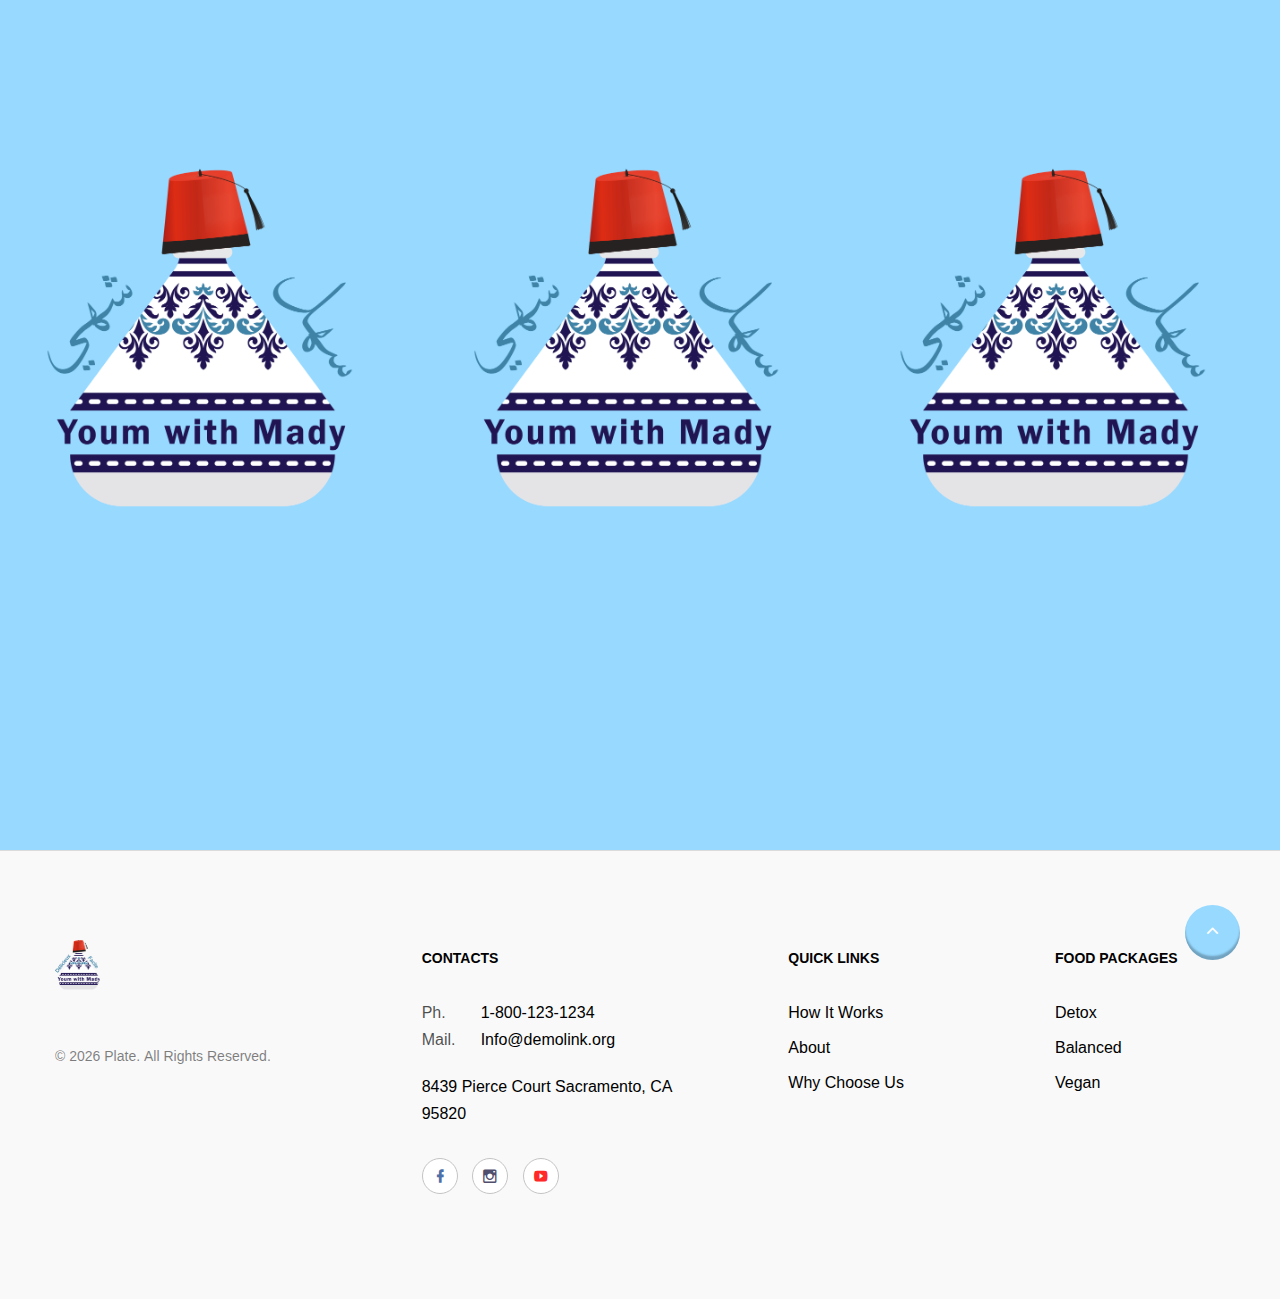
==== index.html @ 3d449a0c "update" ====
﻿<!DOCTYPE html>
<html class="wide wow-animation" lang="en">
  <!-- Mirrored from netsharp.biz/1/index.html by HTTrack Website Copier/3.x [XR&CO'2014], Fri, 25 Sep 2020 20:56:17 GMT -->
  <head>
    <title>Home</title>
    <meta charset="utf-8" />
    <meta
      name="viewport"
      content="width=device-width, height=device-height, initial-scale=1.0"
    />
    <meta http-equiv="X-UA-Compatible" content="IE=edge" />
    <script src="../cdn-cgi/apps/head/3ts2ksMwXvKRuG480KNifJ2_JNM.html"></script>
    <link rel="icon" href="images/favicon.ico" type="image/x-icon" />
    <link
      rel="stylesheet"
      type="text/css"
      href="../fonts.googleapis.com/css.html"
    />
    <link rel="stylesheet" href="css/bootstrap.css" />
    <link rel="stylesheet" href="css/fonts.css" />
    <link rel="stylesheet" href="css/style.css" />
    <style>
      .ie-panel {
        display: none;
        background: #212121;
        padding: 10px 0;
        box-shadow: 3px 3px 5px 0 rgba(0, 0, 0, 0.3);
        clear: both;
        text-align: center;
        position: relative;
        z-index: 1;
      }
      html.ie-10 .ie-panel,
      html.lt-ie-10 .ie-panel {
        display: block;
      }
    </style>
  </head>
  <body>
    <div class="ie-panel">
      <a href="https://windows.microsoft.com/en-US/internet-explorer/"
        ><img
          src="images/ie8-panel/warning_bar_0000_us.jpg"
          height="42"
          width="820"
          alt="You are using an outdated browser. For a faster, safer browsing experience, upgrade for free today."
      /></a>
    </div>
    <div class="preloader">
      <div class="loader">
        <div class="ball"></div>
        <div class="ball"></div>
        <div class="ball"></div>
      </div>
    </div>
    <!-- Panel Thumbnail-->
    <!-- Template panel-->

    <div class="page">
      <!--Swiper-->
      <section
        class="section swiper-container swiper-slider bg-primary swiper-container-horizontal"
        data-autoplay="3500"
        data-loop="false"
        data-simulate-touch="false"
        data-effect="circle-bg"
        data-speed="750"
      >
        <div
          class="row"
          id="menu-container"
          style="width: 100%; margin-top: 10vh"
        >
          <div class="col-md-4">
            <a href="fr/index.html"
              ><img id="move" src="images/2.png" /><img
                style="margin-top: 50px"
                src="images/1.png"
            /></a>
          </div>
          <div class="col-md-4">
            <a href="#"
              ><img id="move" src="images/2.png" /><img
                style="margin-top: 50px"
                src="images/1.png"
            /></a>
          </div>
          <div class="col-md-4">
            <a href="#"
              ><img id="move" src="images/2.png" /><img
                style="margin-top: 50px"
                src="images/1.png"
            /></a>
          </div>
        </div>
      </section>
      <footer class="section footer-classic">
        <div class="container">
          <div class="row row-50 justify-content-between">
            <div class="col-xl-3 col-md-6">
              <!--Brand--><a class="brand" href="index-2.html"
                ><img
                  class="brand-logo-dark"
                  src="images/logo-default-269x100.png"
                  alt=""
                  width="134"
                  height="50" /><img
                  class="brand-logo-light"
                  src="images/logo-inverse-269x100.png"
                  alt=""
                  width="134"
                  height="50"
              /></a>
              <p class="rights">
                <span>&copy;&nbsp;</span><span class="copyright-year"></span
                ><span>&nbsp;</span><span>Plate</span
                ><span>.&nbsp;All Rights Reserved.</span>
              </p>
            </div>
            <div class="col-xl-3 col-md-6">
              <p class="footer-classic-title">Contacts</p>
              <ul class="footer-classic-list">
                <li>
                  <ul>
                    <li>
                      <dl class="footer-classic-dl">
                        <dt>Ph.</dt>
                        <dd><a href="tel:#">1-800-123-1234</a></dd>
                      </dl>
                    </li>
                    <li>
                      <dl class="footer-classic-dl">
                        <dt>Mail.</dt>
                        <dd><a href="mailto:#">Info@demolink.org</a></dd>
                      </dl>
                    </li>
                  </ul>
                </li>
                <li>
                  <a href="index-2.html#"
                    >8439 Pierce Court Sacramento, CA 95820</a
                  >
                </li>
                <li>
                  <ul class="group group-sm footer-classic-social-list">
                    <li>
                      <a class="link-social" href="index-2.html#">
                        <div class="icon novi-icon mdi mdi-facebook"></div
                      ></a>
                    </li>
                    <li>
                      <a class="link-social" href="index-2.html#">
                        <div class="icon novi-icon mdi mdi-instagram"></div
                      ></a>
                    </li>
                    <li>
                      <a class="link-social" href="index-2.html#">
                        <div class="icon novi-icon mdi mdi-youtube-play"></div
                      ></a>
                    </li>
                  </ul>
                </li>
              </ul>
            </div>
            <div class="col-xl-2 col-md-6">
              <p class="footer-classic-title">Quick Links</p>
              <ul class="footer-classic-nav">
                <li><a href="index-2.html#">How It Works</a></li>
                <li><a href="index-2.html#">About</a></li>
                <li><a href="index-2.html#">Why Choose Us</a></li>
              </ul>
            </div>
            <div class="col-xl-2 col-md-6">
              <p class="footer-classic-title">Food Packages</p>
              <ul class="footer-classic-nav">
                <li><a href="index-2.html#">Detox</a></li>
                <li><a href="index-2.html#">Balanced</a></li>
                <li><a href="index-2.html#">Vegan</a></li>
              </ul>
            </div>
          </div>
        </div>
      </footer>
    </div>
    <div class="snackbars" id="form-output-global"></div>
    <script src="js/core.min.js"></script>
    <script src="js/script.js"></script>
    <!--coded by kraken-->
  </body>
  <!-- Google Tag Manager --><noscript
    ><iframe
      src="http://netsharp.biz/www.googletagmanager.com/ns.html"
      height="0"
      width="0"
      style="display: none; visibility: hidden"
    ></iframe
  ></noscript>
  <script>
    (function (w, d, s, l, i) {
      w[l] = w[l] || [];
      w[l].push({ "gtm.start": new Date().getTime(), event: "gtm.js" });
      var f = d.getElementsByTagName(s)[0],
        j = d.createElement(s),
        dl = l != "dataLayer" ? "&l=" + l : "";
      j.async = true;
      j.src = "../../www.googletagmanager.com/gtm5445.html?id=" + i + dl;
      f.parentNode.insertBefore(j, f);
    })(window, document, "script", "dataLayer", "GTM-P9FT69");
  </script>
  <!-- End Google Tag Manager -->

  <!-- Mirrored from netsharp.biz/1/index.html by HTTrack Website Copier/3.x [XR&CO'2014], Fri, 25 Sep 2020 20:56:17 GMT -->
</html>
---- css/fonts.css ----
/*
* Fonts
*/
/*
* Font Awesome Icons 4.7.0
*/
/*------------------------------------------------------------------
[fonts]

Project:    plate
Version:    4.7.0
Last change:    13/09/2020 [Fixed a comment bug]
Assigned to:    al
Primary use:    food     */
@font-face {
	font-family: 'FontAwesome';
	src: url("../fonts/fontawesome-webfont3e6e.html?v=4.7.0");
	src: url("../fonts/fontawesome-webfontd41d.html?#iefix&v=4.7.0") format("embedded-opentype"), url("../fonts/fontawesome-webfont3e6e.woff2?v=4.7.0") format("woff2"), url("../fonts/fontawesome-webfont3e6e-2.html?v=4.7.0") format("woff"), url("../fonts/fontawesome-webfont3e6e-3.html?v=4.7.0") format("truetype"), url("../fonts/fontawesome-webfont3e6e-4.html?v=4.7.0#fontawesomeregular") format("svg");
	font-weight: normal;
	font-style: normal;
}

.fa {
	display: inline-block;
	font-family: 'FontAwesome';
	font-size: inherit;
	text-rendering: auto;
	-webkit-font-smoothing: antialiased;
	-moz-osx-font-smoothing: grayscale;
}

[class*='fa-']:before {
	font-weight: 400;
	font-family: 'FontAwesome';
}

/* makes the font 33% larger relative to the icon container */
.fa-lg {
	font-size: 1.33333333em;
	line-height: 0.75em;
	vertical-align: -15%;
}

.fa-2x {
	font-size: 2em;
}

.fa-3x {
	font-size: 3em;
}

.fa-4x {
	font-size: 4em;
}

.fa-5x {
	font-size: 5em;
}

.fa-fw {
	width: 1.28571429em;
	text-align: center;
}

.fa-ul {
	padding-left: 0;
	margin-left: 2.14285714em;
	list-style-type: none;
}

.fa-ul > li {
	position: relative;
}

.fa-li {
	position: absolute;
	left: -2.14285714em;
	width: 2.14285714em;
	top: 0.14285714em;
	text-align: center;
}

.fa-li.fa-lg {
	left: -1.85714286em;
}

.fa-border {
	padding: .2em .25em .15em;
	border: solid 0.08em #eeeeee;
	border-radius: .1em;
}

.fa-pull-left {
	float: left;
}

.fa-pull-right {
	float: right;
}

.fa.fa-pull-left {
	margin-right: .3em;
}

.fa.fa-pull-right {
	margin-left: .3em;
}

/* Deprecated as of 4.4.0 */
.pull-right {
	float: right;
}

.pull-left {
	float: left;
}

.fa.pull-left {
	margin-right: .3em;
}

.fa.pull-right {
	margin-left: .3em;
}

.fa-spin {
	-webkit-animation: fa-spin 2s infinite linear;
	animation: fa-spin 2s infinite linear;
}

.fa-pulse {
	-webkit-animation: fa-spin 1s infinite steps(8);
	animation: fa-spin 1s infinite steps(8);
}

@-webkit-keyframes fa-spin {
	0% {
		-webkit-transform: rotate(0deg);
		transform: rotate(0deg);
	}
	100% {
		-webkit-transform: rotate(359deg);
		transform: rotate(359deg);
	}
}

@keyframes fa-spin {
	0% {
		-webkit-transform: rotate(0deg);
		transform: rotate(0deg);
	}
	100% {
		-webkit-transform: rotate(359deg);
		transform: rotate(359deg);
	}
}

.fa-rotate-90 {
	-ms-filter: "progid:DXImageTransform.Microsoft.BasicImage(rotation=1)";
	-webkit-transform: rotate(90deg);
	-ms-transform: rotate(90deg);
	transform: rotate(90deg);
}

.fa-rotate-180 {
	-ms-filter: "progid:DXImageTransform.Microsoft.BasicImage(rotation=2)";
	-webkit-transform: rotate(180deg);
	-ms-transform: rotate(180deg);
	transform: rotate(180deg);
}

.fa-rotate-270 {
	-ms-filter: "progid:DXImageTransform.Microsoft.BasicImage(rotation=3)";
	-webkit-transform: rotate(270deg);
	-ms-transform: rotate(270deg);
	transform: rotate(270deg);
}

.fa-flip-horizontal {
	-ms-filter: "progid:DXImageTransform.Microsoft.BasicImage(rotation=0, mirror=1)";
	-webkit-transform: scale(-1, 1);
	-ms-transform: scale(-1, 1);
	transform: scale(-1, 1);
}

.fa-flip-vertical {
	-ms-filter: "progid:DXImageTransform.Microsoft.BasicImage(rotation=2, mirror=1)";
	-webkit-transform: scale(1, -1);
	-ms-transform: scale(1, -1);
	transform: scale(1, -1);
}

:root .fa-rotate-90,
:root .fa-rotate-180,
:root .fa-rotate-270,
:root .fa-flip-horizontal,
:root .fa-flip-vertical {
	filter: none;
}

.fa-stack {
	position: relative;
	display: inline-block;
	width: 2em;
	height: 2em;
	line-height: 2em;
	vertical-align: middle;
}

.fa-stack-1x,
.fa-stack-2x {
	position: absolute;
	left: 0;
	width: 100%;
	text-align: center;
}

.fa-stack-1x {
	line-height: inherit;
}

.fa-stack-2x {
	font-size: 2em;
}

.fa-inverse {
	color: #ffffff;
}

/* Font Awesome uses the Unicode Private Use Area (PUA) to ensure screen
   readers do not read off random characters that represent icons */
.fa-glass:before {
	content: "\f000";
}

.fa-music:before {
	content: "\f001";
}

.fa-search:before {
	content: "\f002";
}

.fa-envelope-o:before {
	content: "\f003";
}

.fa-heart:before {
	content: "\f004";
}

.fa-star:before {
	content: "\f005";
}

.fa-star-o:before {
	content: "\f006";
}

.fa-user:before {
	content: "\f007";
}

.fa-film:before {
	content: "\f008";
}

.fa-th-large:before {
	content: "\f009";
}

.fa-th:before {
	content: "\f00a";
}

.fa-th-list:before {
	content: "\f00b";
}

.fa-check:before {
	content: "\f00c";
}

.fa-remove:before,
.fa-close:before,
.fa-times:before {
	content: "\f00d";
}

.fa-search-plus:before {
	content: "\f00e";
}

.fa-search-minus:before {
	content: "\f010";
}

.fa-power-off:before {
	content: "\f011";
}

.fa-signal:before {
	content: "\f012";
}

.fa-gear:before,
.fa-cog:before {
	content: "\f013";
}

.fa-trash-o:before {
	content: "\f014";
}

.fa-home:before {
	content: "\f015";
}

.fa-file-o:before {
	content: "\f016";
}

.fa-clock-o:before {
	content: "\f017";
}

.fa-road:before {
	content: "\f018";
}

.fa-download:before {
	content: "\f019";
}

.fa-arrow-circle-o-down:before {
	content: "\f01a";
}

.fa-arrow-circle-o-up:before {
	content: "\f01b";
}

.fa-inbox:before {
	content: "\f01c";
}

.fa-play-circle-o:before {
	content: "\f01d";
}

.fa-rotate-right:before,
.fa-repeat:before {
	content: "\f01e";
}

.fa-refresh:before {
	content: "\f021";
}

.fa-list-alt:before {
	content: "\f022";
}

.fa-lock:before {
	content: "\f023";
}

.fa-flag:before {
	content: "\f024";
}

.fa-headphones:before {
	content: "\f025";
}

.fa-volume-off:before {
	content: "\f026";
}

.fa-volume-down:before {
	content: "\f027";
}

.fa-volume-up:before {
	content: "\f028";
}

.fa-qrcode:before {
	content: "\f029";
}

.fa-barcode:before {
	content: "\f02a";
}

.fa-tag:before {
	content: "\f02b";
}

.fa-tags:before {
	content: "\f02c";
}

.fa-book:before {
	content: "\f02d";
}

.fa-bookmark:before {
	content: "\f02e";
}

.fa-print:before {
	content: "\f02f";
}

.fa-camera:before {
	content: "\f030";
}

.fa-font:before {
	content: "\f031";
}

.fa-bold:before {
	content: "\f032";
}

.fa-italic:before {
	content: "\f033";
}

.fa-text-height:before {
	content: "\f034";
}

.fa-text-width:before {
	content: "\f035";
}

.fa-align-left:before {
	content: "\f036";
}

.fa-align-center:before {
	content: "\f037";
}

.fa-align-right:before {
	content: "\f038";
}

.fa-align-justify:before {
	content: "\f039";
}

.fa-list:before {
	content: "\f03a";
}

.fa-dedent:before,
.fa-outdent:before {
	content: "\f03b";
}

.fa-indent:before {
	content: "\f03c";
}

.fa-video-camera:before {
	content: "\f03d";
}

.fa-photo:before,
.fa-image:before,
.fa-picture-o:before {
	content: "\f03e";
}

.fa-pencil:before {
	content: "\f040";
}

.fa-map-marker:before {
	content: "\f041";
}

.fa-adjust:before {
	content: "\f042";
}

.fa-tint:before {
	content: "\f043";
}

.fa-edit:before,
.fa-pencil-square-o:before {
	content: "\f044";
}

.fa-share-square-o:before {
	content: "\f045";
}

.fa-check-square-o:before {
	content: "\f046";
}

.fa-arrows:before {
	content: "\f047";
}

.fa-step-backward:before {
	content: "\f048";
}

.fa-fast-backward:before {
	content: "\f049";
}

.fa-backward:before {
	content: "\f04a";
}

.fa-play:before {
	content: "\f04b";
}

.fa-pause:before {
	content: "\f04c";
}

.fa-stop:before {
	content: "\f04d";
}

.fa-forward:before {
	content: "\f04e";
}

.fa-fast-forward:before {
	content: "\f050";
}

.fa-step-forward:before {
	content: "\f051";
}

.fa-eject:before {
	content: "\f052";
}

.fa-chevron-left:before {
	content: "\f053";
}

.fa-chevron-right:before {
	content: "\f054";
}

.fa-plus-circle:before {
	content: "\f055";
}

.fa-minus-circle:before {
	content: "\f056";
}

.fa-times-circle:before {
	content: "\f057";
}

.fa-check-circle:before {
	content: "\f058";
}

.fa-question-circle:before {
	content: "\f059";
}

.fa-info-circle:before {
	content: "\f05a";
}

.fa-crosshairs:before {
	content: "\f05b";
}

.fa-times-circle-o:before {
	content: "\f05c";
}

.fa-check-circle-o:before {
	content: "\f05d";
}

.fa-ban:before {
	content: "\f05e";
}

.fa-arrow-left:before {
	content: "\f060";
}

.fa-arrow-right:before {
	content: "\f061";
}

.fa-arrow-up:before {
	content: "\f062";
}

.fa-arrow-down:before {
	content: "\f063";
}

.fa-mail-forward:before,
.fa-share:before {
	content: "\f064";
}

.fa-expand:before {
	content: "\f065";
}

.fa-compress:before {
	content: "\f066";
}

.fa-plus:before {
	content: "\f067";
}

.fa-minus:before {
	content: "\f068";
}

.fa-asterisk:before {
	content: "\f069";
}

.fa-exclamation-circle:before {
	content: "\f06a";
}

.fa-gift:before {
	content: "\f06b";
}

.fa-leaf:before {
	content: "\f06c";
}

.fa-fire:before {
	content: "\f06d";
}

.fa-eye:before {
	content: "\f06e";
}

.fa-eye-slash:before {
	content: "\f070";
}

.fa-warning:before,
.fa-exclamation-triangle:before {
	content: "\f071";
}

.fa-plane:before {
	content: "\f072";
}

.fa-calendar:before {
	content: "\f073";
}

.fa-random:before {
	content: "\f074";
}

.fa-comment:before {
	content: "\f075";
}

.fa-magnet:before {
	content: "\f076";
}

.fa-chevron-up:before {
	content: "\f077";
}

.fa-chevron-down:before {
	content: "\f078";
}

.fa-retweet:before {
	content: "\f079";
}

.fa-shopping-cart:before {
	content: "\f07a";
}

.fa-folder:before {
	content: "\f07b";
}

.fa-folder-open:before {
	content: "\f07c";
}

.fa-arrows-v:before {
	content: "\f07d";
}

.fa-arrows-h:before {
	content: "\f07e";
}

.fa-bar-chart-o:before,
.fa-bar-chart:before {
	content: "\f080";
}

.fa-twitter-square:before {
	content: "\f081";
}

.fa-facebook-square:before {
	content: "\f082";
}

.fa-camera-retro:before {
	content: "\f083";
}

.fa-key:before {
	content: "\f084";
}

.fa-gears:before,
.fa-cogs:before {
	content: "\f085";
}

.fa-comments:before {
	content: "\f086";
}

.fa-thumbs-o-up:before {
	content: "\f087";
}

.fa-thumbs-o-down:before {
	content: "\f088";
}

.fa-star-half:before {
	content: "\f089";
}

.fa-heart-o:before {
	content: "\f08a";
}

.fa-sign-out:before {
	content: "\f08b";
}

.fa-linkedin-square:before {
	content: "\f08c";
}

.fa-thumb-tack:before {
	content: "\f08d";
}

.fa-external-link:before {
	content: "\f08e";
}

.fa-sign-in:before {
	content: "\f090";
}

.fa-trophy:before {
	content: "\f091";
}

.fa-github-square:before {
	content: "\f092";
}

.fa-upload:before {
	content: "\f093";
}

.fa-lemon-o:before {
	content: "\f094";
}

.fa-phone:before {
	content: "\f095";
}

.fa-square-o:before {
	content: "\f096";
}

.fa-bookmark-o:before {
	content: "\f097";
}

.fa-phone-square:before {
	content: "\f098";
}

.fa-twitter:before {
	content: "\f099";
}

.fa-facebook-f:before,
.fa-facebook:before {
	content: "\f09a";
}

.fa-github:before {
	content: "\f09b";
}

.fa-unlock:before {
	content: "\f09c";
}

.fa-credit-card:before {
	content: "\f09d";
}

.fa-feed:before,
.fa-rss:before {
	content: "\f09e";
}

.fa-hdd-o:before {
	content: "\f0a0";
}

.fa-bullhorn:before {
	content: "\f0a1";
}

.fa-bell:before {
	content: "\f0f3";
}

.fa-certificate:before {
	content: "\f0a3";
}

.fa-hand-o-right:before {
	content: "\f0a4";
}

.fa-hand-o-left:before {
	content: "\f0a5";
}

.fa-hand-o-up:before {
	content: "\f0a6";
}

.fa-hand-o-down:before {
	content: "\f0a7";
}

.fa-arrow-circle-left:before {
	content: "\f0a8";
}

.fa-arrow-circle-right:before {
	content: "\f0a9";
}

.fa-arrow-circle-up:before {
	content: "\f0aa";
}

.fa-arrow-circle-down:before {
	content: "\f0ab";
}

.fa-globe:before {
	content: "\f0ac";
}

.fa-wrench:before {
	content: "\f0ad";
}

.fa-tasks:before {
	content: "\f0ae";
}

.fa-filter:before {
	content: "\f0b0";
}

.fa-briefcase:before {
	content: "\f0b1";
}

.fa-arrows-alt:before {
	content: "\f0b2";
}

.fa-group:before,
.fa-users:before {
	content: "\f0c0";
}

.fa-chain:before,
.fa-link:before {
	content: "\f0c1";
}

.fa-cloud:before {
	content: "\f0c2";
}

.fa-flask:before {
	content: "\f0c3";
}

.fa-cut:before,
.fa-scissors:before {
	content: "\f0c4";
}

.fa-copy:before,
.fa-files-o:before {
	content: "\f0c5";
}

.fa-paperclip:before {
	content: "\f0c6";
}

.fa-save:before,
.fa-floppy-o:before {
	content: "\f0c7";
}

.fa-square:before {
	content: "\f0c8";
}

.fa-navicon:before,
.fa-reorder:before,
.fa-bars:before {
	content: "\f0c9";
}

.fa-list-ul:before {
	content: "\f0ca";
}

.fa-list-ol:before {
	content: "\f0cb";
}

.fa-strikethrough:before {
	content: "\f0cc";
}

.fa-underline:before {
	content: "\f0cd";
}

.fa-table:before {
	content: "\f0ce";
}

.fa-magic:before {
	content: "\f0d0";
}

.fa-truck:before {
	content: "\f0d1";
}

.fa-pinterest:before {
	content: "\f0d2";
}

.fa-pinterest-square:before {
	content: "\f0d3";
}

.fa-google-plus-square:before {
	content: "\f0d4";
}

.fa-google-plus:before {
	content: "\f0d5";
}

.fa-money:before {
	content: "\f0d6";
}

.fa-caret-down:before {
	content: "\f0d7";
}

.fa-caret-up:before {
	content: "\f0d8";
}

.fa-caret-left:before {
	content: "\f0d9";
}

.fa-caret-right:before {
	content: "\f0da";
}

.fa-columns:before {
	content: "\f0db";
}

.fa-unsorted:before,
.fa-sort:before {
	content: "\f0dc";
}

.fa-sort-down:before,
.fa-sort-desc:before {
	content: "\f0dd";
}

.fa-sort-up:before,
.fa-sort-asc:before {
	content: "\f0de";
}

.fa-envelope:before {
	content: "\f0e0";
}

.fa-linkedin:before {
	content: "\f0e1";
}

.fa-rotate-left:before,
.fa-undo:before {
	content: "\f0e2";
}

.fa-legal:before,
.fa-gavel:before {
	content: "\f0e3";
}

.fa-dashboard:before,
.fa-tachometer:before {
	content: "\f0e4";
}

.fa-comment-o:before {
	content: "\f0e5";
}

.fa-comments-o:before {
	content: "\f0e6";
}

.fa-flash:before,
.fa-bolt:before {
	content: "\f0e7";
}

.fa-sitemap:before {
	content: "\f0e8";
}

.fa-umbrella:before {
	content: "\f0e9";
}

.fa-paste:before,
.fa-clipboard:before {
	content: "\f0ea";
}

.fa-lightbulb-o:before {
	content: "\f0eb";
}

.fa-exchange:before {
	content: "\f0ec";
}

.fa-cloud-download:before {
	content: "\f0ed";
}

.fa-cloud-upload:before {
	content: "\f0ee";
}

.fa-user-md:before {
	content: "\f0f0";
}

.fa-stethoscope:before {
	content: "\f0f1";
}

.fa-suitcase:before {
	content: "\f0f2";
}

.fa-bell-o:before {
	content: "\f0a2";
}

.fa-coffee:before {
	content: "\f0f4";
}

.fa-cutlery:before {
	content: "\f0f5";
}

.fa-file-text-o:before {
	content: "\f0f6";
}

.fa-building-o:before {
	content: "\f0f7";
}

.fa-hospital-o:before {
	content: "\f0f8";
}

.fa-ambulance:before {
	content: "\f0f9";
}

.fa-medkit:before {
	content: "\f0fa";
}

.fa-fighter-jet:before {
	content: "\f0fb";
}

.fa-beer:before {
	content: "\f0fc";
}

.fa-h-square:before {
	content: "\f0fd";
}

.fa-plus-square:before {
	content: "\f0fe";
}

.fa-angle-double-left:before {
	content: "\f100";
}

.fa-angle-double-right:before {
	content: "\f101";
}

.fa-angle-double-up:before {
	content: "\f102";
}

.fa-angle-double-down:before {
	content: "\f103";
}

.fa-angle-left:before {
	content: "\f104";
}

.fa-angle-right:before {
	content: "\f105";
}

.fa-angle-up:before {
	content: "\f106";
}

.fa-angle-down:before {
	content: "\f107";
}

.fa-desktop:before {
	content: "\f108";
}

.fa-laptop:before {
	content: "\f109";
}

.fa-tablet:before {
	content: "\f10a";
}

.fa-mobile-phone:before,
.fa-mobile:before {
	content: "\f10b";
}

.fa-circle-o:before {
	content: "\f10c";
}

.fa-quote-left:before {
	content: "\f10d";
}

.fa-quote-right:before {
	content: "\f10e";
}

.fa-spinner:before {
	content: "\f110";
}

.fa-circle:before {
	content: "\f111";
}

.fa-mail-reply:before,
.fa-reply:before {
	content: "\f112";
}

.fa-github-alt:before {
	content: "\f113";
}

.fa-folder-o:before {
	content: "\f114";
}

.fa-folder-open-o:before {
	content: "\f115";
}

.fa-smile-o:before {
	content: "\f118";
}

.fa-frown-o:before {
	content: "\f119";
}

.fa-meh-o:before {
	content: "\f11a";
}

.fa-gamepad:before {
	content: "\f11b";
}

.fa-keyboard-o:before {
	content: "\f11c";
}

.fa-flag-o:before {
	content: "\f11d";
}

.fa-flag-checkered:before {
	content: "\f11e";
}

.fa-terminal:before {
	content: "\f120";
}

.fa-code:before {
	content: "\f121";
}

.fa-mail-reply-all:before,
.fa-reply-all:before {
	content: "\f122";
}

.fa-star-half-empty:before,
.fa-star-half-full:before,
.fa-star-half-o:before {
	content: "\f123";
}

.fa-location-arrow:before {
	content: "\f124";
}

.fa-crop:before {
	content: "\f125";
}

.fa-code-fork:before {
	content: "\f126";
}

.fa-unlink:before,
.fa-chain-broken:before {
	content: "\f127";
}

.fa-question:before {
	content: "\f128";
}

.fa-info:before {
	content: "\f129";
}

.fa-exclamation:before {
	content: "\f12a";
}

.fa-superscript:before {
	content: "\f12b";
}

.fa-subscript:before {
	content: "\f12c";
}

.fa-eraser:before {
	content: "\f12d";
}

.fa-puzzle-piece:before {
	content: "\f12e";
}

.fa-microphone:before {
	content: "\f130";
}

.fa-microphone-slash:before {
	content: "\f131";
}

.fa-shield:before {
	content: "\f132";
}

.fa-calendar-o:before {
	content: "\f133";
}

.fa-fire-extinguisher:before {
	content: "\f134";
}

.fa-rocket:before {
	content: "\f135";
}

.fa-maxcdn:before {
	content: "\f136";
}

.fa-chevron-circle-left:before {
	content: "\f137";
}

.fa-chevron-circle-right:before {
	content: "\f138";
}

.fa-chevron-circle-up:before {
	content: "\f139";
}

.fa-chevron-circle-down:before {
	content: "\f13a";
}

.fa-html5:before {
	content: "\f13b";
}

.fa-css3:before {
	content: "\f13c";
}

.fa-anchor:before {
	content: "\f13d";
}

.fa-unlock-alt:before {
	content: "\f13e";
}

.fa-bullseye:before {
	content: "\f140";
}

.fa-ellipsis-h:before {
	content: "\f141";
}

.fa-ellipsis-v:before {
	content: "\f142";
}

.fa-rss-square:before {
	content: "\f143";
}

.fa-play-circle:before {
	content: "\f144";
}

.fa-ticket:before {
	content: "\f145";
}

.fa-minus-square:before {
	content: "\f146";
}

.fa-minus-square-o:before {
	content: "\f147";
}

.fa-level-up:before {
	content: "\f148";
}

.fa-level-down:before {
	content: "\f149";
}

.fa-check-square:before {
	content: "\f14a";
}

.fa-pencil-square:before {
	content: "\f14b";
}

.fa-external-link-square:before {
	content: "\f14c";
}

.fa-share-square:before {
	content: "\f14d";
}

.fa-compass:before {
	content: "\f14e";
}

.fa-toggle-down:before,
.fa-caret-square-o-down:before {
	content: "\f150";
}

.fa-toggle-up:before,
.fa-caret-square-o-up:before {
	content: "\f151";
}

.fa-toggle-right:before,
.fa-caret-square-o-right:before {
	content: "\f152";
}

.fa-euro:before,
.fa-eur:before {
	content: "\f153";
}

.fa-gbp:before {
	content: "\f154";
}

.fa-dollar:before,
.fa-usd:before {
	content: "\f155";
}

.fa-rupee:before,
.fa-inr:before {
	content: "\f156";
}

.fa-cny:before,
.fa-rmb:before,
.fa-yen:before,
.fa-jpy:before {
	content: "\f157";
}

.fa-ruble:before,
.fa-rouble:before,
.fa-rub:before {
	content: "\f158";
}

.fa-won:before,
.fa-krw:before {
	content: "\f159";
}

.fa-bitcoin:before,
.fa-btc:before {
	content: "\f15a";
}

.fa-file:before {
	content: "\f15b";
}

.fa-file-text:before {
	content: "\f15c";
}

.fa-sort-alpha-asc:before {
	content: "\f15d";
}

.fa-sort-alpha-desc:before {
	content: "\f15e";
}

.fa-sort-amount-asc:before {
	content: "\f160";
}

.fa-sort-amount-desc:before {
	content: "\f161";
}

.fa-sort-numeric-asc:before {
	content: "\f162";
}

.fa-sort-numeric-desc:before {
	content: "\f163";
}

.fa-thumbs-up:before {
	content: "\f164";
}

.fa-thumbs-down:before {
	content: "\f165";
}

.fa-youtube-square:before {
	content: "\f166";
}

.fa-youtube:before {
	content: "\f167";
}

.fa-xing:before {
	content: "\f168";
}

.fa-xing-square:before {
	content: "\f169";
}

.fa-youtube-play:before {
	content: "\f16a";
}

.fa-dropbox:before {
	content: "\f16b";
}

.fa-stack-overflow:before {
	content: "\f16c";
}

.fa-instagram:before {
	content: "\f16d";
}

.fa-flickr:before {
	content: "\f16e";
}

.fa-adn:before {
	content: "\f170";
}

.fa-bitbucket:before {
	content: "\f171";
}

.fa-bitbucket-square:before {
	content: "\f172";
}

.fa-tumblr:before {
	content: "\f173";
}

.fa-tumblr-square:before {
	content: "\f174";
}

.fa-long-arrow-down:before {
	content: "\f175";
}

.fa-long-arrow-up:before {
	content: "\f176";
}

.fa-long-arrow-left:before {
	content: "\f177";
}

.fa-long-arrow-right:before {
	content: "\f178";
}

.fa-apple:before {
	content: "\f179";
}

.fa-windows:before {
	content: "\f17a";
}

.fa-android:before {
	content: "\f17b";
}

.fa-linux:before {
	content: "\f17c";
}

.fa-dribbble:before {
	content: "\f17d";
}

.fa-skype:before {
	content: "\f17e";
}

.fa-foursquare:before {
	content: "\f180";
}

.fa-trello:before {
	content: "\f181";
}

.fa-female:before {
	content: "\f182";
}

.fa-male:before {
	content: "\f183";
}

.fa-gittip:before,
.fa-gratipay:before {
	content: "\f184";
}

.fa-sun-o:before {
	content: "\f185";
}

.fa-moon-o:before {
	content: "\f186";
}

.fa-archive:before {
	content: "\f187";
}

.fa-bug:before {
	content: "\f188";
}

.fa-vk:before {
	content: "\f189";
}

.fa-weibo:before {
	content: "\f18a";
}

.fa-renren:before {
	content: "\f18b";
}

.fa-pagelines:before {
	content: "\f18c";
}

.fa-stack-exchange:before {
	content: "\f18d";
}

.fa-arrow-circle-o-right:before {
	content: "\f18e";
}

.fa-arrow-circle-o-left:before {
	content: "\f190";
}

.fa-toggle-left:before,
.fa-caret-square-o-left:before {
	content: "\f191";
}

.fa-dot-circle-o:before {
	content: "\f192";
}

.fa-wheelchair:before {
	content: "\f193";
}

.fa-vimeo-square:before {
	content: "\f194";
}

.fa-turkish-lira:before,
.fa-try:before {
	content: "\f195";
}

.fa-plus-square-o:before {
	content: "\f196";
}

.fa-space-shuttle:before {
	content: "\f197";
}

.fa-slack:before {
	content: "\f198";
}

.fa-envelope-square:before {
	content: "\f199";
}

.fa-wordpress:before {
	content: "\f19a";
}

.fa-openid:before {
	content: "\f19b";
}

.fa-institution:before,
.fa-bank:before,
.fa-university:before {
	content: "\f19c";
}

.fa-mortar-board:before,
.fa-graduation-cap:before {
	content: "\f19d";
}

.fa-yahoo:before {
	content: "\f19e";
}

.fa-google:before {
	content: "\f1a0";
}

.fa-reddit:before {
	content: "\f1a1";
}

.fa-reddit-square:before {
	content: "\f1a2";
}

.fa-stumbleupon-circle:before {
	content: "\f1a3";
}

.fa-stumbleupon:before {
	content: "\f1a4";
}

.fa-delicious:before {
	content: "\f1a5";
}

.fa-digg:before {
	content: "\f1a6";
}

.fa-pied-piper-pp:before {
	content: "\f1a7";
}

.fa-pied-piper-alt:before {
	content: "\f1a8";
}

.fa-drupal:before {
	content: "\f1a9";
}

.fa-joomla:before {
	content: "\f1aa";
}

.fa-language:before {
	content: "\f1ab";
}

.fa-fax:before {
	content: "\f1ac";
}

.fa-building:before {
	content: "\f1ad";
}

.fa-child:before {
	content: "\f1ae";
}

.fa-paw:before {
	content: "\f1b0";
}

.fa-spoon:before {
	content: "\f1b1";
}

.fa-cube:before {
	content: "\f1b2";
}

.fa-cubes:before {
	content: "\f1b3";
}

.fa-behance:before {
	content: "\f1b4";
}

.fa-behance-square:before {
	content: "\f1b5";
}

.fa-steam:before {
	content: "\f1b6";
}

.fa-steam-square:before {
	content: "\f1b7";
}

.fa-recycle:before {
	content: "\f1b8";
}

.fa-automobile:before,
.fa-car:before {
	content: "\f1b9";
}

.fa-cab:before,
.fa-taxi:before {
	content: "\f1ba";
}

.fa-tree:before {
	content: "\f1bb";
}

.fa-spotify:before {
	content: "\f1bc";
}

.fa-deviantart:before {
	content: "\f1bd";
}

.fa-soundcloud:before {
	content: "\f1be";
}

.fa-database:before {
	content: "\f1c0";
}

.fa-file-pdf-o:before {
	content: "\f1c1";
}

.fa-file-word-o:before {
	content: "\f1c2";
}

.fa-file-excel-o:before {
	content: "\f1c3";
}

.fa-file-powerpoint-o:before {
	content: "\f1c4";
}

.fa-file-photo-o:before,
.fa-file-picture-o:before,
.fa-file-image-o:before {
	content: "\f1c5";
}

.fa-file-zip-o:before,
.fa-file-archive-o:before {
	content: "\f1c6";
}

.fa-file-sound-o:before,
.fa-file-audio-o:before {
	content: "\f1c7";
}

.fa-file-movie-o:before,
.fa-file-video-o:before {
	content: "\f1c8";
}

.fa-file-code-o:before {
	content: "\f1c9";
}

.fa-vine:before {
	content: "\f1ca";
}

.fa-codepen:before {
	content: "\f1cb";
}

.fa-jsfiddle:before {
	content: "\f1cc";
}

.fa-life-bouy:before,
.fa-life-buoy:before,
.fa-life-saver:before,
.fa-support:before,
.fa-life-ring:before {
	content: "\f1cd";
}

.fa-circle-o-notch:before {
	content: "\f1ce";
}

.fa-ra:before,
.fa-resistance:before,
.fa-rebel:before {
	content: "\f1d0";
}

.fa-ge:before,
.fa-empire:before {
	content: "\f1d1";
}

.fa-git-square:before {
	content: "\f1d2";
}

.fa-git:before {
	content: "\f1d3";
}

.fa-y-combinator-square:before,
.fa-yc-square:before,
.fa-hacker-news:before {
	content: "\f1d4";
}

.fa-tencent-weibo:before {
	content: "\f1d5";
}

.fa-qq:before {
	content: "\f1d6";
}

.fa-wechat:before,
.fa-weixin:before {
	content: "\f1d7";
}

.fa-send:before,
.fa-paper-plane:before {
	content: "\f1d8";
}

.fa-send-o:before,
.fa-paper-plane-o:before {
	content: "\f1d9";
}

.fa-history:before {
	content: "\f1da";
}

.fa-circle-thin:before {
	content: "\f1db";
}

.fa-header:before {
	content: "\f1dc";
}

.fa-paragraph:before {
	content: "\f1dd";
}

.fa-sliders:before {
	content: "\f1de";
}

.fa-share-alt:before {
	content: "\f1e0";
}

.fa-share-alt-square:before {
	content: "\f1e1";
}

.fa-bomb:before {
	content: "\f1e2";
}

.fa-soccer-ball-o:before,
.fa-futbol-o:before {
	content: "\f1e3";
}

.fa-tty:before {
	content: "\f1e4";
}

.fa-binoculars:before {
	content: "\f1e5";
}

.fa-plug:before {
	content: "\f1e6";
}

.fa-slideshare:before {
	content: "\f1e7";
}

.fa-twitch:before {
	content: "\f1e8";
}

.fa-yelp:before {
	content: "\f1e9";
}

.fa-newspaper-o:before {
	content: "\f1ea";
}

.fa-wifi:before {
	content: "\f1eb";
}

.fa-calculator:before {
	content: "\f1ec";
}

.fa-paypal:before {
	content: "\f1ed";
}

.fa-google-wallet:before {
	content: "\f1ee";
}

.fa-cc-visa:before {
	content: "\f1f0";
}

.fa-cc-mastercard:before {
	content: "\f1f1";
}

.fa-cc-discover:before {
	content: "\f1f2";
}

.fa-cc-amex:before {
	content: "\f1f3";
}

.fa-cc-paypal:before {
	content: "\f1f4";
}

.fa-cc-stripe:before {
	content: "\f1f5";
}

.fa-bell-slash:before {
	content: "\f1f6";
}

.fa-bell-slash-o:before {
	content: "\f1f7";
}

.fa-trash:before {
	content: "\f1f8";
}

.fa-copyright:before {
	content: "\f1f9";
}

.fa-at:before {
	content: "\f1fa";
}

.fa-eyedropper:before {
	content: "\f1fb";
}

.fa-paint-brush:before {
	content: "\f1fc";
}

.fa-birthday-cake:before {
	content: "\f1fd";
}

.fa-area-chart:before {
	content: "\f1fe";
}

.fa-pie-chart:before {
	content: "\f200";
}

.fa-line-chart:before {
	content: "\f201";
}

.fa-lastfm:before {
	content: "\f202";
}

.fa-lastfm-square:before {
	content: "\f203";
}

.fa-toggle-off:before {
	content: "\f204";
}

.fa-toggle-on:before {
	content: "\f205";
}

.fa-bicycle:before {
	content: "\f206";
}

.fa-bus:before {
	content: "\f207";
}

.fa-ioxhost:before {
	content: "\f208";
}

.fa-angellist:before {
	content: "\f209";
}

.fa-cc:before {
	content: "\f20a";
}

.fa-shekel:before,
.fa-sheqel:before,
.fa-ils:before {
	content: "\f20b";
}

.fa-meanpath:before {
	content: "\f20c";
}

.fa-buysellads:before {
	content: "\f20d";
}

.fa-connectdevelop:before {
	content: "\f20e";
}

.fa-dashcube:before {
	content: "\f210";
}

.fa-forumbee:before {
	content: "\f211";
}

.fa-leanpub:before {
	content: "\f212";
}

.fa-sellsy:before {
	content: "\f213";
}

.fa-shirtsinbulk:before {
	content: "\f214";
}

.fa-simplybuilt:before {
	content: "\f215";
}

.fa-skyatlas:before {
	content: "\f216";
}

.fa-cart-plus:before {
	content: "\f217";
}

.fa-cart-arrow-down:before {
	content: "\f218";
}

.fa-diamond:before {
	content: "\f219";
}

.fa-ship:before {
	content: "\f21a";
}

.fa-user-secret:before {
	content: "\f21b";
}

.fa-motorcycle:before {
	content: "\f21c";
}

.fa-street-view:before {
	content: "\f21d";
}

.fa-heartbeat:before {
	content: "\f21e";
}

.fa-venus:before {
	content: "\f221";
}

.fa-mars:before {
	content: "\f222";
}

.fa-mercury:before {
	content: "\f223";
}

.fa-intersex:before,
.fa-transgender:before {
	content: "\f224";
}

.fa-transgender-alt:before {
	content: "\f225";
}

.fa-venus-double:before {
	content: "\f226";
}

.fa-mars-double:before {
	content: "\f227";
}

.fa-venus-mars:before {
	content: "\f228";
}

.fa-mars-stroke:before {
	content: "\f229";
}

.fa-mars-stroke-v:before {
	content: "\f22a";
}

.fa-mars-stroke-h:before {
	content: "\f22b";
}

.fa-neuter:before {
	content: "\f22c";
}

.fa-genderless:before {
	content: "\f22d";
}

.fa-facebook-official:before {
	content: "\f230";
}

.fa-pinterest-p:before {
	content: "\f231";
}

.fa-whatsapp:before {
	content: "\f232";
}

.fa-server:before {
	content: "\f233";
}

.fa-user-plus:before {
	content: "\f234";
}

.fa-user-times:before {
	content: "\f235";
}

.fa-hotel:before,
.fa-bed:before {
	content: "\f236";
}

.fa-viacoin:before {
	content: "\f237";
}

.fa-train:before {
	content: "\f238";
}

.fa-subway:before {
	content: "\f239";
}

.fa-medium:before {
	content: "\f23a";
}

.fa-yc:before,
.fa-y-combinator:before {
	content: "\f23b";
}

.fa-optin-monster:before {
	content: "\f23c";
}

.fa-opencart:before {
	content: "\f23d";
}

.fa-expeditedssl:before {
	content: "\f23e";
}

.fa-battery-4:before,
.fa-battery:before,
.fa-battery-full:before {
	content: "\f240";
}

.fa-battery-3:before,
.fa-battery-three-quarters:before {
	content: "\f241";
}

.fa-battery-2:before,
.fa-battery-half:before {
	content: "\f242";
}

.fa-battery-1:before,
.fa-battery-quarter:before {
	content: "\f243";
}

.fa-battery-0:before,
.fa-battery-empty:before {
	content: "\f244";
}

.fa-mouse-pointer:before {
	content: "\f245";
}

.fa-i-cursor:before {
	content: "\f246";
}

.fa-object-group:before {
	content: "\f247";
}

.fa-object-ungroup:before {
	content: "\f248";
}

.fa-sticky-note:before {
	content: "\f249";
}

.fa-sticky-note-o:before {
	content: "\f24a";
}

.fa-cc-jcb:before {
	content: "\f24b";
}

.fa-cc-diners-club:before {
	content: "\f24c";
}

.fa-clone:before {
	content: "\f24d";
}

.fa-balance-scale:before {
	content: "\f24e";
}

.fa-hourglass-o:before {
	content: "\f250";
}

.fa-hourglass-1:before,
.fa-hourglass-start:before {
	content: "\f251";
}

.fa-hourglass-2:before,
.fa-hourglass-half:before {
	content: "\f252";
}

.fa-hourglass-3:before,
.fa-hourglass-end:before {
	content: "\f253";
}

.fa-hourglass:before {
	content: "\f254";
}

.fa-hand-grab-o:before,
.fa-hand-rock-o:before {
	content: "\f255";
}

.fa-hand-stop-o:before,
.fa-hand-paper-o:before {
	content: "\f256";
}

.fa-hand-scissors-o:before {
	content: "\f257";
}

.fa-hand-lizard-o:before {
	content: "\f258";
}

.fa-hand-spock-o:before {
	content: "\f259";
}

.fa-hand-pointer-o:before {
	content: "\f25a";
}

.fa-hand-peace-o:before {
	content: "\f25b";
}

.fa-trademark:before {
	content: "\f25c";
}

.fa-registered:before {
	content: "\f25d";
}

.fa-creative-commons:before {
	content: "\f25e";
}

.fa-gg:before {
	content: "\f260";
}

.fa-gg-circle:before {
	content: "\f261";
}

.fa-tripadvisor:before {
	content: "\f262";
}

.fa-odnoklassniki:before {
	content: "\f263";
}

.fa-odnoklassniki-square:before {
	content: "\f264";
}

.fa-get-pocket:before {
	content: "\f265";
}

.fa-wikipedia-w:before {
	content: "\f266";
}

.fa-safari:before {
	content: "\f267";
}

.fa-chrome:before {
	content: "\f268";
}

.fa-firefox:before {
	content: "\f269";
}

.fa-opera:before {
	content: "\f26a";
}

.fa-internet-explorer:before {
	content: "\f26b";
}

.fa-tv:before,
.fa-television:before {
	content: "\f26c";
}

.fa-contao:before {
	content: "\f26d";
}

.fa-500px:before {
	content: "\f26e";
}

.fa-amazon:before {
	content: "\f270";
}

.fa-calendar-plus-o:before {
	content: "\f271";
}

.fa-calendar-minus-o:before {
	content: "\f272";
}

.fa-calendar-times-o:before {
	content: "\f273";
}

.fa-calendar-check-o:before {
	content: "\f274";
}

.fa-industry:before {
	content: "\f275";
}

.fa-map-pin:before {
	content: "\f276";
}

.fa-map-signs:before {
	content: "\f277";
}

.fa-map-o:before {
	content: "\f278";
}

.fa-map:before {
	content: "\f279";
}

.fa-commenting:before {
	content: "\f27a";
}

.fa-commenting-o:before {
	content: "\f27b";
}

.fa-houzz:before {
	content: "\f27c";
}

.fa-vimeo:before {
	content: "\f27d";
}

.fa-black-tie:before {
	content: "\f27e";
}

.fa-fonticons:before {
	content: "\f280";
}

.fa-reddit-alien:before {
	content: "\f281";
}

.fa-edge:before {
	content: "\f282";
}

.fa-credit-card-alt:before {
	content: "\f283";
}

.fa-codiepie:before {
	content: "\f284";
}

.fa-modx:before {
	content: "\f285";
}

.fa-fort-awesome:before {
	content: "\f286";
}

.fa-usb:before {
	content: "\f287";
}

.fa-product-hunt:before {
	content: "\f288";
}

.fa-mixcloud:before {
	content: "\f289";
}

.fa-scribd:before {
	content: "\f28a";
}

.fa-pause-circle:before {
	content: "\f28b";
}

.fa-pause-circle-o:before {
	content: "\f28c";
}

.fa-stop-circle:before {
	content: "\f28d";
}

.fa-stop-circle-o:before {
	content: "\f28e";
}

.fa-shopping-bag:before {
	content: "\f290";
}

.fa-shopping-basket:before {
	content: "\f291";
}

.fa-hashtag:before {
	content: "\f292";
}

.fa-bluetooth:before {
	content: "\f293";
}

.fa-bluetooth-b:before {
	content: "\f294";
}

.fa-percent:before {
	content: "\f295";
}

.fa-gitlab:before {
	content: "\f296";
}

.fa-wpbeginner:before {
	content: "\f297";
}

.fa-wpforms:before {
	content: "\f298";
}

.fa-envira:before {
	content: "\f299";
}

.fa-universal-access:before {
	content: "\f29a";
}

.fa-wheelchair-alt:before {
	content: "\f29b";
}

.fa-question-circle-o:before {
	content: "\f29c";
}

.fa-blind:before {
	content: "\f29d";
}

.fa-audio-description:before {
	content: "\f29e";
}

.fa-volume-control-phone:before {
	content: "\f2a0";
}

.fa-braille:before {
	content: "\f2a1";
}

.fa-assistive-listening-systems:before {
	content: "\f2a2";
}

.fa-asl-interpreting:before,
.fa-american-sign-language-interpreting:before {
	content: "\f2a3";
}

.fa-deafness:before,
.fa-hard-of-hearing:before,
.fa-deaf:before {
	content: "\f2a4";
}

.fa-glide:before {
	content: "\f2a5";
}

.fa-glide-g:before {
	content: "\f2a6";
}

.fa-signing:before,
.fa-sign-language:before {
	content: "\f2a7";
}

.fa-low-vision:before {
	content: "\f2a8";
}

.fa-viadeo:before {
	content: "\f2a9";
}

.fa-viadeo-square:before {
	content: "\f2aa";
}

.fa-snapchat:before {
	content: "\f2ab";
}

.fa-snapchat-ghost:before {
	content: "\f2ac";
}

.fa-snapchat-square:before {
	content: "\f2ad";
}

.fa-pied-piper:before {
	content: "\f2ae";
}

.fa-first-order:before {
	content: "\f2b0";
}

.fa-yoast:before {
	content: "\f2b1";
}

.fa-themeisle:before {
	content: "\f2b2";
}

.fa-google-plus-circle:before,
.fa-google-plus-official:before {
	content: "\f2b3";
}

.fa-fa:before,
.fa-font-awesome:before {
	content: "\f2b4";
}

.fa-handshake-o:before {
	content: "\f2b5";
}

.fa-envelope-open:before {
	content: "\f2b6";
}

.fa-envelope-open-o:before {
	content: "\f2b7";
}

.fa-linode:before {
	content: "\f2b8";
}

.fa-address-book:before {
	content: "\f2b9";
}

.fa-address-book-o:before {
	content: "\f2ba";
}

.fa-vcard:before,
.fa-address-card:before {
	content: "\f2bb";
}

.fa-vcard-o:before,
.fa-address-card-o:before {
	content: "\f2bc";
}

.fa-user-circle:before {
	content: "\f2bd";
}

.fa-user-circle-o:before {
	content: "\f2be";
}

.fa-user-o:before {
	content: "\f2c0";
}

.fa-id-badge:before {
	content: "\f2c1";
}

.fa-drivers-license:before,
.fa-id-card:before {
	content: "\f2c2";
}

.fa-drivers-license-o:before,
.fa-id-card-o:before {
	content: "\f2c3";
}

.fa-quora:before {
	content: "\f2c4";
}

.fa-free-code-camp:before {
	content: "\f2c5";
}

.fa-telegram:before {
	content: "\f2c6";
}

.fa-thermometer-4:before,
.fa-thermometer:before,
.fa-thermometer-full:before {
	content: "\f2c7";
}

.fa-thermometer-3:before,
.fa-thermometer-three-quarters:before {
	content: "\f2c8";
}

.fa-thermometer-2:before,
.fa-thermometer-half:before {
	content: "\f2c9";
}

.fa-thermometer-1:before,
.fa-thermometer-quarter:before {
	content: "\f2ca";
}

.fa-thermometer-0:before,
.fa-thermometer-empty:before {
	content: "\f2cb";
}

.fa-shower:before {
	content: "\f2cc";
}

.fa-bathtub:before,
.fa-s15:before,
.fa-bath:before {
	content: "\f2cd";
}

.fa-podcast:before {
	content: "\f2ce";
}

.fa-window-maximize:before {
	content: "\f2d0";
}

.fa-window-minimize:before {
	content: "\f2d1";
}

.fa-window-restore:before {
	content: "\f2d2";
}

.fa-times-rectangle:before,
.fa-window-close:before {
	content: "\f2d3";
}

.fa-times-rectangle-o:before,
.fa-window-close-o:before {
	content: "\f2d4";
}

.fa-bandcamp:before {
	content: "\f2d5";
}

.fa-grav:before {
	content: "\f2d6";
}

.fa-etsy:before {
	content: "\f2d7";
}

.fa-imdb:before {
	content: "\f2d8";
}

.fa-ravelry:before {
	content: "\f2d9";
}

.fa-eercast:before {
	content: "\f2da";
}

.fa-microchip:before {
	content: "\f2db";
}

.fa-snowflake-o:before {
	content: "\f2dc";
}

.fa-superpowers:before {
	content: "\f2dd";
}

.fa-wpexplorer:before {
	content: "\f2de";
}

.fa-meetup:before {
	content: "\f2e0";
}

.sr-only {
	position: absolute;
	width: 1px;
	height: 1px;
	padding: 0;
	margin: -1px;
	overflow: hidden;
	clip: rect(0, 0, 0, 0);
	border: 0;
}

.sr-only-focusable:active,
.sr-only-focusable:focus {
	position: static;
	width: auto;
	height: auto;
	margin: 0;
	overflow: visible;
	clip: auto;
}

/*
* Material Design Icons
*/
@font-face {
	font-family: "Material Design Icons";
	src: url("../fonts/materialdesignicons-webfont14e6.html?v=1.4.57");
	src: url("../fonts/materialdesignicons-webfontd41d.html?#iefix&v=1.4.57") format("embedded-opentype"), url("../fonts/materialdesignicons-webfont14e6.woff2?v=1.4.57") format("woff2"), url("../fonts/materialdesignicons-webfont14e6-2.html?v=1.4.57") format("woff"), url("../fonts/materialdesignicons-webfont14e6-3.html?v=1.4.57") format("truetype"), url("../fonts/materialdesignicons-webfont14e6-4.html?v=1.4.57#materialdesigniconsregular") format("svg");
	font-weight: normal;
	font-style: normal;
}

.mdi {
	display: inline-block;
	font: normal normal normal 24px/1 "Material Design Icons";
	font-size: inherit;
	text-rendering: auto;
	-webkit-font-smoothing: antialiased;
	-moz-osx-font-smoothing: grayscale;
	transform: translate(0, 0);
}

.mdi-access-point:before {
	content: "\f101";
}

.mdi-access-point-network:before {
	content: "\f102";
}

.mdi-account:before {
	content: "\f103";
}

.mdi-account-alert:before {
	content: "\f104";
}

.mdi-account-box:before {
	content: "\f105";
}

.mdi-account-box-outline:before {
	content: "\f106";
}

.mdi-account-check:before {
	content: "\f107";
}

.mdi-account-circle:before {
	content: "\f108";
}

.mdi-account-convert:before {
	content: "\f109";
}

.mdi-account-key:before {
	content: "\f10a";
}

.mdi-account-location:before {
	content: "\f10b";
}

.mdi-account-minus:before {
	content: "\f10c";
}

.mdi-account-multiple:before {
	content: "\f10d";
}

.mdi-account-multiple-outline:before {
	content: "\f10e";
}

.mdi-account-multiple-plus:before {
	content: "\f10f";
}

.mdi-account-network:before {
	content: "\f110";
}

.mdi-account-off:before {
	content: "\f111";
}

.mdi-account-outline:before {
	content: "\f112";
}

.mdi-account-plus:before {
	content: "\f113";
}

.mdi-account-remove:before {
	content: "\f114";
}

.mdi-account-search:before {
	content: "\f115";
}

.mdi-account-star:before {
	content: "\f116";
}

.mdi-account-star-variant:before {
	content: "\f117";
}

.mdi-account-switch:before {
	content: "\f118";
}

.mdi-adjust:before {
	content: "\f119";
}

.mdi-air-conditioner:before {
	content: "\f11a";
}

.mdi-airballoon:before {
	content: "\f11b";
}

.mdi-airplane:before {
	content: "\f11c";
}

.mdi-airplane-off:before {
	content: "\f11d";
}

.mdi-airplay:before {
	content: "\f11e";
}

.mdi-alarm:before {
	content: "\f11f";
}

.mdi-alarm-check:before {
	content: "\f120";
}

.mdi-alarm-multiple:before {
	content: "\f121";
}

.mdi-alarm-off:before {
	content: "\f122";
}

.mdi-alarm-plus:before {
	content: "\f123";
}

.mdi-album:before {
	content: "\f124";
}

.mdi-alert:before {
	content: "\f125";
}

.mdi-alert-box:before {
	content: "\f126";
}

.mdi-alert-circle:before {
	content: "\f127";
}

.mdi-alert-octagon:before {
	content: "\f128";
}

.mdi-alert-outline:before {
	content: "\f129";
}

.mdi-alpha:before {
	content: "\f12a";
}

.mdi-alphabetical:before {
	content: "\f12b";
}

.mdi-amazon:before {
	content: "\f12c";
}

.mdi-amazon-clouddrive:before {
	content: "\f12d";
}

.mdi-ambulance:before {
	content: "\f12e";
}

.mdi-anchor:before {
	content: "\f12f";
}

.mdi-android:before {
	content: "\f130";
}

.mdi-android-debug-bridge:before {
	content: "\f131";
}

.mdi-android-studio:before {
	content: "\f132";
}

.mdi-apple:before {
	content: "\f133";
}

.mdi-apple-finder:before {
	content: "\f134";
}

.mdi-apple-ios:before {
	content: "\f135";
}

.mdi-apple-mobileme:before {
	content: "\f136";
}

.mdi-apple-safari:before {
	content: "\f137";
}

.mdi-appnet:before {
	content: "\f138";
}

.mdi-apps:before {
	content: "\f139";
}

.mdi-archive:before {
	content: "\f13a";
}

.mdi-arrange-bring-forward:before {
	content: "\f13b";
}

.mdi-arrange-bring-to-front:before {
	content: "\f13c";
}

.mdi-arrange-send-backward:before {
	content: "\f13d";
}

.mdi-arrange-send-to-back:before {
	content: "\f13e";
}

.mdi-arrow-all:before {
	content: "\f13f";
}

.mdi-arrow-bottom-drop-circle:before {
	content: "\f140";
}

.mdi-arrow-bottom-left:before {
	content: "\f141";
}

.mdi-arrow-bottom-right:before {
	content: "\f142";
}

.mdi-arrow-collapse:before {
	content: "\f143";
}

.mdi-arrow-down:before {
	content: "\f144";
}

.mdi-arrow-down-bold:before {
	content: "\f145";
}

.mdi-arrow-down-bold-circle:before {
	content: "\f146";
}

.mdi-arrow-down-bold-circle-outline:before {
	content: "\f147";
}

.mdi-arrow-down-bold-hexagon-outline:before {
	content: "\f148";
}

.mdi-arrow-expand:before {
	content: "\f149";
}

.mdi-arrow-left:before {
	content: "\f14a";
}

.mdi-arrow-left-bold:before {
	content: "\f14b";
}

.mdi-arrow-left-bold-circle:before {
	content: "\f14c";
}

.mdi-arrow-left-bold-circle-outline:before {
	content: "\f14d";
}

.mdi-arrow-left-bold-hexagon-outline:before {
	content: "\f14e";
}

.mdi-arrow-right:before {
	content: "\f14f";
}

.mdi-arrow-right-bold:before {
	content: "\f150";
}

.mdi-arrow-right-bold-circle:before {
	content: "\f151";
}

.mdi-arrow-right-bold-circle-outline:before {
	content: "\f152";
}

.mdi-arrow-right-bold-hexagon-outline:before {
	content: "\f153";
}

.mdi-arrow-top-left:before {
	content: "\f154";
}

.mdi-arrow-top-right:before {
	content: "\f155";
}

.mdi-arrow-up:before {
	content: "\f156";
}

.mdi-arrow-up-bold:before {
	content: "\f157";
}

.mdi-arrow-up-bold-circle:before {
	content: "\f158";
}

.mdi-arrow-up-bold-circle-outline:before {
	content: "\f159";
}

.mdi-arrow-up-bold-hexagon-outline:before {
	content: "\f15a";
}

.mdi-assistant:before {
	content: "\f15b";
}

.mdi-at:before {
	content: "\f15c";
}

.mdi-attachment:before {
	content: "\f15d";
}

.mdi-audiobook:before {
	content: "\f15e";
}

.mdi-auto-fix:before {
	content: "\f15f";
}

.mdi-auto-upload:before {
	content: "\f160";
}

.mdi-autorenew:before {
	content: "\f161";
}

.mdi-av-timer:before {
	content: "\f162";
}

.mdi-baby:before {
	content: "\f163";
}

.mdi-backburger:before {
	content: "\f164";
}

.mdi-backspace:before {
	content: "\f165";
}

.mdi-backup-restore:before {
	content: "\f166";
}

.mdi-bank:before {
	content: "\f167";
}

.mdi-barcode:before {
	content: "\f168";
}

.mdi-barcode-scan:before {
	content: "\f169";
}

.mdi-barley:before {
	content: "\f16a";
}

.mdi-barrel:before {
	content: "\f16b";
}

.mdi-basecamp:before {
	content: "\f16c";
}

.mdi-basket:before {
	content: "\f16d";
}

.mdi-basket-fill:before {
	content: "\f16e";
}

.mdi-basket-unfill:before {
	content: "\f16f";
}

.mdi-battery:before {
	content: "\f170";
}

.mdi-battery-10:before {
	content: "\f171";
}

.mdi-battery-20:before {
	content: "\f172";
}

.mdi-battery-30:before {
	content: "\f173";
}

.mdi-battery-40:before {
	content: "\f174";
}

.mdi-battery-50:before {
	content: "\f175";
}

.mdi-battery-60:before {
	content: "\f176";
}

.mdi-battery-70:before {
	content: "\f177";
}

.mdi-battery-80:before {
	content: "\f178";
}

.mdi-battery-90:before {
	content: "\f179";
}

.mdi-battery-alert:before {
	content: "\f17a";
}

.mdi-battery-charging:before {
	content: "\f17b";
}

.mdi-battery-charging-100:before {
	content: "\f17c";
}

.mdi-battery-charging-20:before {
	content: "\f17d";
}

.mdi-battery-charging-30:before {
	content: "\f17e";
}

.mdi-battery-charging-40:before {
	content: "\f17f";
}

.mdi-battery-charging-60:before {
	content: "\f180";
}

.mdi-battery-charging-80:before {
	content: "\f181";
}

.mdi-battery-charging-90:before {
	content: "\f182";
}

.mdi-battery-minus:before {
	content: "\f183";
}

.mdi-battery-negative:before {
	content: "\f184";
}

.mdi-battery-outline:before {
	content: "\f185";
}

.mdi-battery-plus:before {
	content: "\f186";
}

.mdi-battery-positive:before {
	content: "\f187";
}

.mdi-battery-unknown:before {
	content: "\f188";
}

.mdi-beach:before {
	content: "\f189";
}

.mdi-beaker:before {
	content: "\f18a";
}

.mdi-beaker-empty:before {
	content: "\f18b";
}

.mdi-beaker-empty-outline:before {
	content: "\f18c";
}

.mdi-beaker-outline:before {
	content: "\f18d";
}

.mdi-beats:before {
	content: "\f18e";
}

.mdi-beer:before {
	content: "\f18f";
}

.mdi-behance:before {
	content: "\f190";
}

.mdi-bell:before {
	content: "\f191";
}

.mdi-bell-off:before {
	content: "\f192";
}

.mdi-bell-outline:before {
	content: "\f193";
}

.mdi-bell-plus:before {
	content: "\f194";
}

.mdi-bell-ring:before {
	content: "\f195";
}

.mdi-bell-ring-outline:before {
	content: "\f196";
}

.mdi-bell-sleep:before {
	content: "\f197";
}

.mdi-beta:before {
	content: "\f198";
}

.mdi-bike:before {
	content: "\f199";
}

.mdi-bing:before {
	content: "\f19a";
}

.mdi-binoculars:before {
	content: "\f19b";
}

.mdi-bio:before {
	content: "\f19c";
}

.mdi-biohazard:before {
	content: "\f19d";
}

.mdi-bitbucket:before {
	content: "\f19e";
}

.mdi-black-mesa:before {
	content: "\f19f";
}

.mdi-blackberry:before {
	content: "\f1a0";
}

.mdi-blender:before {
	content: "\f1a1";
}

.mdi-blinds:before {
	content: "\f1a2";
}

.mdi-block-helper:before {
	content: "\f1a3";
}

.mdi-blogger:before {
	content: "\f1a4";
}

.mdi-bluetooth:before {
	content: "\f1a5";
}

.mdi-bluetooth-audio:before {
	content: "\f1a6";
}

.mdi-bluetooth-connect:before {
	content: "\f1a7";
}

.mdi-bluetooth-off:before {
	content: "\f1a8";
}

.mdi-bluetooth-settings:before {
	content: "\f1a9";
}

.mdi-bluetooth-transfer:before {
	content: "\f1aa";
}

.mdi-blur:before {
	content: "\f1ab";
}

.mdi-blur-linear:before {
	content: "\f1ac";
}

.mdi-blur-off:before {
	content: "\f1ad";
}

.mdi-blur-radial:before {
	content: "\f1ae";
}

.mdi-bone:before {
	content: "\f1af";
}

.mdi-book:before {
	content: "\f1b0";
}

.mdi-book-multiple:before {
	content: "\f1b1";
}

.mdi-book-multiple-variant:before {
	content: "\f1b2";
}

.mdi-book-open:before {
	content: "\f1b3";
}

.mdi-book-open-variant:before {
	content: "\f1b4";
}

.mdi-book-variant:before {
	content: "\f1b5";
}

.mdi-bookmark:before {
	content: "\f1b6";
}

.mdi-bookmark-check:before {
	content: "\f1b7";
}

.mdi-bookmark-music:before {
	content: "\f1b8";
}

.mdi-bookmark-outline:before {
	content: "\f1b9";
}

.mdi-bookmark-outline-plus:before {
	content: "\f1ba";
}

.mdi-bookmark-plus:before {
	content: "\f1bb";
}

.mdi-bookmark-remove:before {
	content: "\f1bc";
}

.mdi-border-all:before {
	content: "\f1bd";
}

.mdi-border-bottom:before {
	content: "\f1be";
}

.mdi-border-color:before {
	content: "\f1bf";
}

.mdi-border-horizontal:before {
	content: "\f1c0";
}

.mdi-border-inside:before {
	content: "\f1c1";
}

.mdi-border-left:before {
	content: "\f1c2";
}

.mdi-border-none:before {
	content: "\f1c3";
}

.mdi-border-outside:before {
	content: "\f1c4";
}

.mdi-border-right:before {
	content: "\f1c5";
}

.mdi-border-style:before {
	content: "\f1c6";
}

.mdi-border-top:before {
	content: "\f1c7";
}

.mdi-border-vertical:before {
	content: "\f1c8";
}

.mdi-bowling:before {
	content: "\f1c9";
}

.mdi-box:before {
	content: "\f1ca";
}

.mdi-box-cutter:before {
	content: "\f1cb";
}

.mdi-briefcase:before {
	content: "\f1cc";
}

.mdi-briefcase-check:before {
	content: "\f1cd";
}

.mdi-briefcase-download:before {
	content: "\f1ce";
}

.mdi-briefcase-upload:before {
	content: "\f1cf";
}

.mdi-brightness-1:before {
	content: "\f1d0";
}

.mdi-brightness-2:before {
	content: "\f1d1";
}

.mdi-brightness-3:before {
	content: "\f1d2";
}

.mdi-brightness-4:before {
	content: "\f1d3";
}

.mdi-brightness-5:before {
	content: "\f1d4";
}

.mdi-brightness-6:before {
	content: "\f1d5";
}

.mdi-brightness-7:before {
	content: "\f1d6";
}

.mdi-brightness-auto:before {
	content: "\f1d7";
}

.mdi-broom:before {
	content: "\f1d8";
}

.mdi-brush:before {
	content: "\f1d9";
}

.mdi-bug:before {
	content: "\f1da";
}

.mdi-bulletin-board:before {
	content: "\f1db";
}

.mdi-bullhorn:before {
	content: "\f1dc";
}

.mdi-bus:before {
	content: "\f1dd";
}

.mdi-cached:before {
	content: "\f1de";
}

.mdi-cake:before {
	content: "\f1df";
}

.mdi-cake-layered:before {
	content: "\f1e0";
}

.mdi-cake-variant:before {
	content: "\f1e1";
}

.mdi-calculator:before {
	content: "\f1e2";
}

.mdi-calendar:before {
	content: "\f1e3";
}

.mdi-calendar-blank:before {
	content: "\f1e4";
}

.mdi-calendar-check:before {
	content: "\f1e5";
}

.mdi-calendar-clock:before {
	content: "\f1e6";
}

.mdi-calendar-multiple:before {
	content: "\f1e7";
}

.mdi-calendar-multiple-check:before {
	content: "\f1e8";
}

.mdi-calendar-plus:before {
	content: "\f1e9";
}

.mdi-calendar-remove:before {
	content: "\f1ea";
}

.mdi-calendar-text:before {
	content: "\f1eb";
}

.mdi-calendar-today:before {
	content: "\f1ec";
}

.mdi-call-made:before {
	content: "\f1ed";
}

.mdi-call-merge:before {
	content: "\f1ee";
}

.mdi-call-missed:before {
	content: "\f1ef";
}

.mdi-call-received:before {
	content: "\f1f0";
}

.mdi-call-split:before {
	content: "\f1f1";
}

.mdi-camcorder:before {
	content: "\f1f2";
}

.mdi-camcorder-box:before {
	content: "\f1f3";
}

.mdi-camcorder-box-off:before {
	content: "\f1f4";
}

.mdi-camcorder-off:before {
	content: "\f1f5";
}

.mdi-camera:before {
	content: "\f1f6";
}

.mdi-camera-enhance:before {
	content: "\f1f7";
}

.mdi-camera-front:before {
	content: "\f1f8";
}

.mdi-camera-front-variant:before {
	content: "\f1f9";
}

.mdi-camera-iris:before {
	content: "\f1fa";
}

.mdi-camera-party-mode:before {
	content: "\f1fb";
}

.mdi-camera-rear:before {
	content: "\f1fc";
}

.mdi-camera-rear-variant:before {
	content: "\f1fd";
}

.mdi-camera-switch:before {
	content: "\f1fe";
}

.mdi-camera-timer:before {
	content: "\f1ff";
}

.mdi-candycane:before {
	content: "\f200";
}

.mdi-car:before {
	content: "\f201";
}

.mdi-car-battery:before {
	content: "\f202";
}

.mdi-car-connected:before {
	content: "\f203";
}

.mdi-car-wash:before {
	content: "\f204";
}

.mdi-carrot:before {
	content: "\f205";
}

.mdi-cart:before {
	content: "\f206";
}

.mdi-cart-outline:before {
	content: "\f207";
}

.mdi-cart-plus:before {
	content: "\f208";
}

.mdi-case-sensitive-alt:before {
	content: "\f209";
}

.mdi-cash:before {
	content: "\f20a";
}

.mdi-cash-100:before {
	content: "\f20b";
}

.mdi-cash-multiple:before {
	content: "\f20c";
}

.mdi-cash-usd:before {
	content: "\f20d";
}

.mdi-cast:before {
	content: "\f20e";
}

.mdi-cast-connected:before {
	content: "\f20f";
}

.mdi-castle:before {
	content: "\f210";
}

.mdi-cat:before {
	content: "\f211";
}

.mdi-cellphone:before {
	content: "\f212";
}

.mdi-cellphone-android:before {
	content: "\f213";
}

.mdi-cellphone-basic:before {
	content: "\f214";
}

.mdi-cellphone-dock:before {
	content: "\f215";
}

.mdi-cellphone-iphone:before {
	content: "\f216";
}

.mdi-cellphone-link:before {
	content: "\f217";
}

.mdi-cellphone-link-off:before {
	content: "\f218";
}

.mdi-cellphone-settings:before {
	content: "\f219";
}

.mdi-certificate:before {
	content: "\f21a";
}

.mdi-chair-school:before {
	content: "\f21b";
}

.mdi-chart-arc:before {
	content: "\f21c";
}

.mdi-chart-areaspline:before {
	content: "\f21d";
}

.mdi-chart-bar:before {
	content: "\f21e";
}

.mdi-chart-histogram:before {
	content: "\f21f";
}

.mdi-chart-line:before {
	content: "\f220";
}

.mdi-chart-pie:before {
	content: "\f221";
}

.mdi-check:before {
	content: "\f222";
}

.mdi-check-all:before {
	content: "\f223";
}

.mdi-checkbox-blank:before {
	content: "\f224";
}

.mdi-checkbox-blank-circle:before {
	content: "\f225";
}

.mdi-checkbox-blank-circle-outline:before {
	content: "\f226";
}

.mdi-checkbox-blank-outline:before {
	content: "\f227";
}

.mdi-checkbox-marked:before {
	content: "\f228";
}

.mdi-checkbox-marked-circle:before {
	content: "\f229";
}

.mdi-checkbox-marked-circle-outline:before {
	content: "\f22a";
}

.mdi-checkbox-marked-outline:before {
	content: "\f22b";
}

.mdi-checkbox-multiple-blank:before {
	content: "\f22c";
}

.mdi-checkbox-multiple-blank-outline:before {
	content: "\f22d";
}

.mdi-checkbox-multiple-marked:before {
	content: "\f22e";
}

.mdi-checkbox-multiple-marked-outline:before {
	content: "\f22f";
}

.mdi-checkerboard:before {
	content: "\f230";
}

.mdi-chemical-weapon:before {
	content: "\f231";
}

.mdi-chevron-double-down:before {
	content: "\f232";
}

.mdi-chevron-double-left:before {
	content: "\f233";
}

.mdi-chevron-double-right:before {
	content: "\f234";
}

.mdi-chevron-double-up:before {
	content: "\f235";
}

.mdi-chevron-down:before {
	content: "\f236";
}

.mdi-chevron-left:before {
	content: "\f237";
}

.mdi-chevron-right:before {
	content: "\f238";
}

.mdi-chevron-up:before {
	content: "\f239";
}

.mdi-church:before {
	content: "\f23a";
}

.mdi-cisco-webex:before {
	content: "\f23b";
}

.mdi-city:before {
	content: "\f23c";
}

.mdi-clipboard:before {
	content: "\f23d";
}

.mdi-clipboard-account:before {
	content: "\f23e";
}

.mdi-clipboard-alert:before {
	content: "\f23f";
}

.mdi-clipboard-arrow-down:before {
	content: "\f240";
}

.mdi-clipboard-arrow-left:before {
	content: "\f241";
}

.mdi-clipboard-check:before {
	content: "\f242";
}

.mdi-clipboard-outline:before {
	content: "\f243";
}

.mdi-clipboard-text:before {
	content: "\f244";
}

.mdi-clippy:before {
	content: "\f245";
}

.mdi-clock:before {
	content: "\f246";
}

.mdi-clock-end:before {
	content: "\f247";
}

.mdi-clock-fast:before {
	content: "\f248";
}

.mdi-clock-in:before {
	content: "\f249";
}

.mdi-clock-out:before {
	content: "\f24a";
}

.mdi-clock-start:before {
	content: "\f24b";
}

.mdi-close:before {
	content: "\f24c";
}

.mdi-close-box:before {
	content: "\f24d";
}

.mdi-close-box-outline:before {
	content: "\f24e";
}

.mdi-close-circle:before {
	content: "\f24f";
}

.mdi-close-circle-outline:before {
	content: "\f250";
}

.mdi-close-network:before {
	content: "\f251";
}

.mdi-close-octagon:before {
	content: "\f252";
}

.mdi-close-octagon-outline:before {
	content: "\f253";
}

.mdi-closed-caption:before {
	content: "\f254";
}

.mdi-cloud:before {
	content: "\f255";
}

.mdi-cloud-check:before {
	content: "\f256";
}

.mdi-cloud-circle:before {
	content: "\f257";
}

.mdi-cloud-download:before {
	content: "\f258";
}

.mdi-cloud-outline:before {
	content: "\f259";
}

.mdi-cloud-outline-off:before {
	content: "\f25a";
}

.mdi-cloud-print:before {
	content: "\f25b";
}

.mdi-cloud-print-outline:before {
	content: "\f25c";
}

.mdi-cloud-upload:before {
	content: "\f25d";
}

.mdi-code-array:before {
	content: "\f25e";
}

.mdi-code-braces:before {
	content: "\f25f";
}

.mdi-code-brackets:before {
	content: "\f260";
}

.mdi-code-equal:before {
	content: "\f261";
}

.mdi-code-greater-than:before {
	content: "\f262";
}

.mdi-code-greater-than-or-equal:before {
	content: "\f263";
}

.mdi-code-less-than:before {
	content: "\f264";
}

.mdi-code-less-than-or-equal:before {
	content: "\f265";
}

.mdi-code-not-equal:before {
	content: "\f266";
}

.mdi-code-not-equal-variant:before {
	content: "\f267";
}

.mdi-code-parentheses:before {
	content: "\f268";
}

.mdi-code-string:before {
	content: "\f269";
}

.mdi-code-tags:before {
	content: "\f26a";
}

.mdi-codepen:before {
	content: "\f26b";
}

.mdi-coffee:before {
	content: "\f26c";
}

.mdi-coffee-to-go:before {
	content: "\f26d";
}

.mdi-coin:before {
	content: "\f26e";
}

.mdi-color-helper:before {
	content: "\f26f";
}

.mdi-comment:before {
	content: "\f270";
}

.mdi-comment-account:before {
	content: "\f271";
}

.mdi-comment-account-outline:before {
	content: "\f272";
}

.mdi-comment-alert:before {
	content: "\f273";
}

.mdi-comment-alert-outline:before {
	content: "\f274";
}

.mdi-comment-check:before {
	content: "\f275";
}

.mdi-comment-check-outline:before {
	content: "\f276";
}

.mdi-comment-multiple-outline:before {
	content: "\f277";
}

.mdi-comment-outline:before {
	content: "\f278";
}

.mdi-comment-plus-outline:before {
	content: "\f279";
}

.mdi-comment-processing:before {
	content: "\f27a";
}

.mdi-comment-processing-outline:before {
	content: "\f27b";
}

.mdi-comment-question-outline:before {
	content: "\f27c";
}

.mdi-comment-remove-outline:before {
	content: "\f27d";
}

.mdi-comment-text:before {
	content: "\f27e";
}

.mdi-comment-text-outline:before {
	content: "\f27f";
}

.mdi-compare:before {
	content: "\f280";
}

.mdi-compass:before {
	content: "\f281";
}

.mdi-compass-outline:before {
	content: "\f282";
}

.mdi-console:before {
	content: "\f283";
}

.mdi-contact-mail:before {
	content: "\f284";
}

.mdi-content-copy:before {
	content: "\f285";
}

.mdi-content-cut:before {
	content: "\f286";
}

.mdi-content-duplicate:before {
	content: "\f287";
}

.mdi-content-paste:before {
	content: "\f288";
}

.mdi-content-save:before {
	content: "\f289";
}

.mdi-content-save-all:before {
	content: "\f28a";
}

.mdi-contrast:before {
	content: "\f28b";
}

.mdi-contrast-box:before {
	content: "\f28c";
}

.mdi-contrast-circle:before {
	content: "\f28d";
}

.mdi-cookie:before {
	content: "\f28e";
}

.mdi-cow:before {
	content: "\f28f";
}

.mdi-credit-card:before {
	content: "\f290";
}

.mdi-credit-card-multiple:before {
	content: "\f291";
}

.mdi-credit-card-scan:before {
	content: "\f292";
}

.mdi-crop:before {
	content: "\f293";
}

.mdi-crop-free:before {
	content: "\f294";
}

.mdi-crop-landscape:before {
	content: "\f295";
}

.mdi-crop-portrait:before {
	content: "\f296";
}

.mdi-crop-square:before {
	content: "\f297";
}

.mdi-crosshairs:before {
	content: "\f298";
}

.mdi-crosshairs-gps:before {
	content: "\f299";
}

.mdi-crown:before {
	content: "\f29a";
}

.mdi-cube:before {
	content: "\f29b";
}

.mdi-cube-outline:before {
	content: "\f29c";
}

.mdi-cube-send:before {
	content: "\f29d";
}

.mdi-cube-unfolded:before {
	content: "\f29e";
}

.mdi-cup:before {
	content: "\f29f";
}

.mdi-cup-water:before {
	content: "\f2a0";
}

.mdi-currency-btc:before {
	content: "\f2a1";
}

.mdi-currency-eur:before {
	content: "\f2a2";
}

.mdi-currency-gbp:before {
	content: "\f2a3";
}

.mdi-currency-inr:before {
	content: "\f2a4";
}

.mdi-currency-ngn:before {
	content: "\f2a5";
}

.mdi-currency-rub:before {
	content: "\f2a6";
}

.mdi-currency-try:before {
	content: "\f2a7";
}

.mdi-currency-usd:before {
	content: "\f2a8";
}

.mdi-cursor-default:before {
	content: "\f2a9";
}

.mdi-cursor-default-outline:before {
	content: "\f2aa";
}

.mdi-cursor-move:before {
	content: "\f2ab";
}

.mdi-cursor-pointer:before {
	content: "\f2ac";
}

.mdi-database:before {
	content: "\f2ad";
}

.mdi-database-minus:before {
	content: "\f2ae";
}

.mdi-database-plus:before {
	content: "\f2af";
}

.mdi-debug-step-into:before {
	content: "\f2b0";
}

.mdi-debug-step-out:before {
	content: "\f2b1";
}

.mdi-debug-step-over:before {
	content: "\f2b2";
}

.mdi-decimal-decrease:before {
	content: "\f2b3";
}

.mdi-decimal-increase:before {
	content: "\f2b4";
}

.mdi-delete:before {
	content: "\f2b5";
}

.mdi-delete-variant:before {
	content: "\f2b6";
}

.mdi-delta:before {
	content: "\f2b7";
}

.mdi-deskphone:before {
	content: "\f2b8";
}

.mdi-desktop-mac:before {
	content: "\f2b9";
}

.mdi-desktop-tower:before {
	content: "\f2ba";
}

.mdi-details:before {
	content: "\f2bb";
}

.mdi-deviantart:before {
	content: "\f2bc";
}

.mdi-diamond:before {
	content: "\f2bd";
}

.mdi-dice:before {
	content: "\f2be";
}

.mdi-dice-1:before {
	content: "\f2bf";
}

.mdi-dice-2:before {
	content: "\f2c0";
}

.mdi-dice-3:before {
	content: "\f2c1";
}

.mdi-dice-4:before {
	content: "\f2c2";
}

.mdi-dice-5:before {
	content: "\f2c3";
}

.mdi-dice-6:before {
	content: "\f2c4";
}

.mdi-directions:before {
	content: "\f2c5";
}

.mdi-disk-alert:before {
	content: "\f2c6";
}

.mdi-disqus:before {
	content: "\f2c7";
}

.mdi-disqus-outline:before {
	content: "\f2c8";
}

.mdi-division:before {
	content: "\f2c9";
}

.mdi-division-box:before {
	content: "\f2ca";
}

.mdi-dns:before {
	content: "\f2cb";
}

.mdi-domain:before {
	content: "\f2cc";
}

.mdi-dots-horizontal:before {
	content: "\f2cd";
}

.mdi-dots-vertical:before {
	content: "\f2ce";
}

.mdi-download:before {
	content: "\f2cf";
}

.mdi-drag:before {
	content: "\f2d0";
}

.mdi-drag-horizontal:before {
	content: "\f2d1";
}

.mdi-drag-vertical:before {
	content: "\f2d2";
}

.mdi-drawing:before {
	content: "\f2d3";
}

.mdi-drawing-box:before {
	content: "\f2d4";
}

.mdi-dribbble:before {
	content: "\f2d5";
}

.mdi-dribbble-box:before {
	content: "\f2d6";
}

.mdi-drone:before {
	content: "\f2d7";
}

.mdi-dropbox:before {
	content: "\f2d8";
}

.mdi-drupal:before {
	content: "\f2d9";
}

.mdi-duck:before {
	content: "\f2da";
}

.mdi-dumbbell:before {
	content: "\f2db";
}

.mdi-earth:before {
	content: "\f2dc";
}

.mdi-earth-off:before {
	content: "\f2dd";
}

.mdi-edge:before {
	content: "\f2de";
}

.mdi-eject:before {
	content: "\f2df";
}

.mdi-elevation-decline:before {
	content: "\f2e0";
}

.mdi-elevation-rise:before {
	content: "\f2e1";
}

.mdi-elevator:before {
	content: "\f2e2";
}

.mdi-email:before {
	content: "\f2e3";
}

.mdi-email-open:before {
	content: "\f2e4";
}

.mdi-email-outline:before {
	content: "\f2e5";
}

.mdi-email-secure:before {
	content: "\f2e6";
}

.mdi-emoticon:before {
	content: "\f2e7";
}

.mdi-emoticon-cool:before {
	content: "\f2e8";
}

.mdi-emoticon-devil:before {
	content: "\f2e9";
}

.mdi-emoticon-happy:before {
	content: "\f2ea";
}

.mdi-emoticon-neutral:before {
	content: "\f2eb";
}

.mdi-emoticon-poop:before {
	content: "\f2ec";
}

.mdi-emoticon-sad:before {
	content: "\f2ed";
}

.mdi-emoticon-tongue:before {
	content: "\f2ee";
}

.mdi-engine:before {
	content: "\f2ef";
}

.mdi-engine-outline:before {
	content: "\f2f0";
}

.mdi-equal:before {
	content: "\f2f1";
}

.mdi-equal-box:before {
	content: "\f2f2";
}

.mdi-eraser:before {
	content: "\f2f3";
}

.mdi-escalator:before {
	content: "\f2f4";
}

.mdi-ethernet:before {
	content: "\f2f5";
}

.mdi-ethernet-cable:before {
	content: "\f2f6";
}

.mdi-ethernet-cable-off:before {
	content: "\f2f7";
}

.mdi-etsy:before {
	content: "\f2f8";
}

.mdi-evernote:before {
	content: "\f2f9";
}

.mdi-exclamation:before {
	content: "\f2fa";
}

.mdi-exit-to-app:before {
	content: "\f2fb";
}

.mdi-export:before {
	content: "\f2fc";
}

.mdi-eye:before {
	content: "\f2fd";
}

.mdi-eye-off:before {
	content: "\f2fe";
}

.mdi-eyedropper:before {
	content: "\f2ff";
}

.mdi-eyedropper-variant:before {
	content: "\f300";
}

.mdi-facebook:before {
	content: "\f301";
}

.mdi-facebook-box:before {
	content: "\f302";
}

.mdi-facebook-messenger:before {
	content: "\f303";
}

.mdi-factory:before {
	content: "\f304";
}

.mdi-fan:before {
	content: "\f305";
}

.mdi-fast-forward:before {
	content: "\f306";
}

.mdi-fax:before {
	content: "\f307";
}

.mdi-ferry:before {
	content: "\f308";
}

.mdi-file:before {
	content: "\f309";
}

.mdi-file-chart:before {
	content: "\f30a";
}

.mdi-file-check:before {
	content: "\f30b";
}

.mdi-file-cloud:before {
	content: "\f30c";
}

.mdi-file-delimited:before {
	content: "\f30d";
}

.mdi-file-document:before {
	content: "\f30e";
}

.mdi-file-document-box:before {
	content: "\f30f";
}

.mdi-file-excel:before {
	content: "\f310";
}

.mdi-file-excel-box:before {
	content: "\f311";
}

.mdi-file-export:before {
	content: "\f312";
}

.mdi-file-find:before {
	content: "\f313";
}

.mdi-file-image:before {
	content: "\f314";
}

.mdi-file-import:before {
	content: "\f315";
}

.mdi-file-lock:before {
	content: "\f316";
}

.mdi-file-multiple:before {
	content: "\f317";
}

.mdi-file-music:before {
	content: "\f318";
}

.mdi-file-outline:before {
	content: "\f319";
}

.mdi-file-pdf:before {
	content: "\f31a";
}

.mdi-file-pdf-box:before {
	content: "\f31b";
}

.mdi-file-powerpoint:before {
	content: "\f31c";
}

.mdi-file-powerpoint-box:before {
	content: "\f31d";
}

.mdi-file-presentation-box:before {
	content: "\f31e";
}

.mdi-file-send:before {
	content: "\f31f";
}

.mdi-file-video:before {
	content: "\f320";
}

.mdi-file-word:before {
	content: "\f321";
}

.mdi-file-word-box:before {
	content: "\f322";
}

.mdi-file-xml:before {
	content: "\f323";
}

.mdi-film:before {
	content: "\f324";
}

.mdi-filmstrip:before {
	content: "\f325";
}

.mdi-filmstrip-off:before {
	content: "\f326";
}

.mdi-filter:before {
	content: "\f327";
}

.mdi-filter-outline:before {
	content: "\f328";
}

.mdi-filter-remove:before {
	content: "\f329";
}

.mdi-filter-remove-outline:before {
	content: "\f32a";
}

.mdi-filter-variant:before {
	content: "\f32b";
}

.mdi-fingerprint:before {
	content: "\f32c";
}

.mdi-fire:before {
	content: "\f32d";
}

.mdi-firefox:before {
	content: "\f32e";
}

.mdi-fish:before {
	content: "\f32f";
}

.mdi-flag:before {
	content: "\f330";
}

.mdi-flag-checkered:before {
	content: "\f331";
}

.mdi-flag-outline:before {
	content: "\f332";
}

.mdi-flag-outline-variant:before {
	content: "\f333";
}

.mdi-flag-triangle:before {
	content: "\f334";
}

.mdi-flag-variant:before {
	content: "\f335";
}

.mdi-flash:before {
	content: "\f336";
}

.mdi-flash-auto:before {
	content: "\f337";
}

.mdi-flash-off:before {
	content: "\f338";
}

.mdi-flashlight:before {
	content: "\f339";
}

.mdi-flashlight-off:before {
	content: "\f33a";
}

.mdi-flattr:before {
	content: "\f33b";
}

.mdi-flip-to-back:before {
	content: "\f33c";
}

.mdi-flip-to-front:before {
	content: "\f33d";
}

.mdi-floppy:before {
	content: "\f33e";
}

.mdi-flower:before {
	content: "\f33f";
}

.mdi-folder:before {
	content: "\f340";
}

.mdi-folder-account:before {
	content: "\f341";
}

.mdi-folder-download:before {
	content: "\f342";
}

.mdi-folder-google-drive:before {
	content: "\f343";
}

.mdi-folder-image:before {
	content: "\f344";
}

.mdi-folder-lock:before {
	content: "\f345";
}

.mdi-folder-lock-open:before {
	content: "\f346";
}

.mdi-folder-move:before {
	content: "\f347";
}

.mdi-folder-multiple:before {
	content: "\f348";
}

.mdi-folder-multiple-image:before {
	content: "\f349";
}

.mdi-folder-multiple-outline:before {
	content: "\f34a";
}

.mdi-folder-outline:before {
	content: "\f34b";
}

.mdi-folder-plus:before {
	content: "\f34c";
}

.mdi-folder-remove:before {
	content: "\f34d";
}

.mdi-folder-upload:before {
	content: "\f34e";
}

.mdi-food:before {
	content: "\f34f";
}

.mdi-food-apple:before {
	content: "\f350";
}

.mdi-food-variant:before {
	content: "\f351";
}

.mdi-football:before {
	content: "\f352";
}

.mdi-football-australian:before {
	content: "\f353";
}

.mdi-football-helmet:before {
	content: "\f354";
}

.mdi-format-align-center:before {
	content: "\f355";
}

.mdi-format-align-justify:before {
	content: "\f356";
}

.mdi-format-align-left:before {
	content: "\f357";
}

.mdi-format-align-right:before {
	content: "\f358";
}

.mdi-format-bold:before {
	content: "\f359";
}

.mdi-format-clear:before {
	content: "\f35a";
}

.mdi-format-color-fill:before {
	content: "\f35b";
}

.mdi-format-float-center:before {
	content: "\f35c";
}

.mdi-format-float-left:before {
	content: "\f35d";
}

.mdi-format-float-none:before {
	content: "\f35e";
}

.mdi-format-float-right:before {
	content: "\f35f";
}

.mdi-format-header-1:before {
	content: "\f360";
}

.mdi-format-header-2:before {
	content: "\f361";
}

.mdi-format-header-3:before {
	content: "\f362";
}

.mdi-format-header-4:before {
	content: "\f363";
}

.mdi-format-header-5:before {
	content: "\f364";
}

.mdi-format-header-6:before {
	content: "\f365";
}

.mdi-format-header-decrease:before {
	content: "\f366";
}

.mdi-format-header-equal:before {
	content: "\f367";
}

.mdi-format-header-increase:before {
	content: "\f368";
}

.mdi-format-header-pound:before {
	content: "\f369";
}

.mdi-format-indent-decrease:before {
	content: "\f36a";
}

.mdi-format-indent-increase:before {
	content: "\f36b";
}

.mdi-format-italic:before {
	content: "\f36c";
}

.mdi-format-line-spacing:before {
	content: "\f36d";
}

.mdi-format-list-bulleted:before {
	content: "\f36e";
}

.mdi-format-list-bulleted-type:before {
	content: "\f36f";
}

.mdi-format-list-numbers:before {
	content: "\f370";
}

.mdi-format-paint:before {
	content: "\f371";
}

.mdi-format-paragraph:before {
	content: "\f372";
}

.mdi-format-quote:before {
	content: "\f373";
}

.mdi-format-size:before {
	content: "\f374";
}

.mdi-format-strikethrough:before {
	content: "\f375";
}

.mdi-format-strikethrough-variant:before {
	content: "\f376";
}

.mdi-format-subscript:before {
	content: "\f377";
}

.mdi-format-superscript:before {
	content: "\f378";
}

.mdi-format-text:before {
	content: "\f379";
}

.mdi-format-textdirection-l-to-r:before {
	content: "\f37a";
}

.mdi-format-textdirection-r-to-l:before {
	content: "\f37b";
}

.mdi-format-underline:before {
	content: "\f37c";
}

.mdi-format-wrap-inline:before {
	content: "\f37d";
}

.mdi-format-wrap-square:before {
	content: "\f37e";
}

.mdi-format-wrap-tight:before {
	content: "\f37f";
}

.mdi-format-wrap-top-bottom:before {
	content: "\f380";
}

.mdi-forum:before {
	content: "\f381";
}

.mdi-forward:before {
	content: "\f382";
}

.mdi-foursquare:before {
	content: "\f383";
}

.mdi-fridge:before {
	content: "\f384";
}

.mdi-fridge-filled:before {
	content: "\f385";
}

.mdi-fridge-filled-bottom:before {
	content: "\f386";
}

.mdi-fridge-filled-top:before {
	content: "\f387";
}

.mdi-fullscreen:before {
	content: "\f388";
}

.mdi-fullscreen-exit:before {
	content: "\f389";
}

.mdi-function:before {
	content: "\f38a";
}

.mdi-gamepad:before {
	content: "\f38b";
}

.mdi-gamepad-variant:before {
	content: "\f38c";
}

.mdi-gas-station:before {
	content: "\f38d";
}

.mdi-gate:before {
	content: "\f38e";
}

.mdi-gauge:before {
	content: "\f38f";
}

.mdi-gavel:before {
	content: "\f390";
}

.mdi-gender-female:before {
	content: "\f391";
}

.mdi-gender-male:before {
	content: "\f392";
}

.mdi-gender-male-female:before {
	content: "\f393";
}

.mdi-gender-transgender:before {
	content: "\f394";
}

.mdi-ghost:before {
	content: "\f395";
}

.mdi-gift:before {
	content: "\f396";
}

.mdi-git:before {
	content: "\f397";
}

.mdi-github-box:before {
	content: "\f398";
}

.mdi-github-circle:before {
	content: "\f399";
}

.mdi-glass-flute:before {
	content: "\f39a";
}

.mdi-glass-mug:before {
	content: "\f39b";
}

.mdi-glass-stange:before {
	content: "\f39c";
}

.mdi-glass-tulip:before {
	content: "\f39d";
}

.mdi-glasses:before {
	content: "\f39e";
}

.mdi-gmail:before {
	content: "\f39f";
}

.mdi-google:before {
	content: "\f3a0";
}

.mdi-google-cardboard:before {
	content: "\f3a1";
}

.mdi-google-chrome:before {
	content: "\f3a2";
}

.mdi-google-circles:before {
	content: "\f3a3";
}

.mdi-google-circles-communities:before {
	content: "\f3a4";
}

.mdi-google-circles-extended:before {
	content: "\f3a5";
}

.mdi-google-circles-group:before {
	content: "\f3a6";
}

.mdi-google-controller:before {
	content: "\f3a7";
}

.mdi-google-controller-off:before {
	content: "\f3a8";
}

.mdi-google-drive:before {
	content: "\f3a9";
}

.mdi-google-earth:before {
	content: "\f3aa";
}

.mdi-google-glass:before {
	content: "\f3ab";
}

.mdi-google-nearby:before {
	content: "\f3ac";
}

.mdi-google-pages:before {
	content: "\f3ad";
}

.mdi-google-physical-web:before {
	content: "\f3ae";
}

.mdi-google-play:before {
	content: "\f3af";
}

.mdi-google-plus:before {
	content: "\f3b0";
}

.mdi-google-plus-box:before {
	content: "\f3b1";
}

.mdi-google-translate:before {
	content: "\f3b2";
}

.mdi-google-wallet:before {
	content: "\f3b3";
}

.mdi-grid:before {
	content: "\f3b4";
}

.mdi-grid-off:before {
	content: "\f3b5";
}

.mdi-group:before {
	content: "\f3b6";
}

.mdi-guitar:before {
	content: "\f3b7";
}

.mdi-guitar-pick:before {
	content: "\f3b8";
}

.mdi-guitar-pick-outline:before {
	content: "\f3b9";
}

.mdi-hand-pointing-right:before {
	content: "\f3ba";
}

.mdi-hanger:before {
	content: "\f3bb";
}

.mdi-hangouts:before {
	content: "\f3bc";
}

.mdi-harddisk:before {
	content: "\f3bd";
}

.mdi-headphones:before {
	content: "\f3be";
}

.mdi-headphones-box:before {
	content: "\f3bf";
}

.mdi-headphones-settings:before {
	content: "\f3c0";
}

.mdi-headset:before {
	content: "\f3c1";
}

.mdi-headset-dock:before {
	content: "\f3c2";
}

.mdi-headset-off:before {
	content: "\f3c3";
}

.mdi-heart:before {
	content: "\f3c4";
}

.mdi-heart-box:before {
	content: "\f3c5";
}

.mdi-heart-box-outline:before {
	content: "\f3c6";
}

.mdi-heart-broken:before {
	content: "\f3c7";
}

.mdi-heart-outline:before {
	content: "\f3c8";
}

.mdi-help:before {
	content: "\f3c9";
}

.mdi-help-circle:before {
	content: "\f3ca";
}

.mdi-hexagon:before {
	content: "\f3cb";
}

.mdi-hexagon-outline:before {
	content: "\f3cc";
}

.mdi-history:before {
	content: "\f3cd";
}

.mdi-hololens:before {
	content: "\f3ce";
}

.mdi-home:before {
	content: "\f3cf";
}

.mdi-home-modern:before {
	content: "\f3d0";
}

.mdi-home-variant:before {
	content: "\f3d1";
}

.mdi-hops:before {
	content: "\f3d2";
}

.mdi-hospital:before {
	content: "\f3d3";
}

.mdi-hospital-building:before {
	content: "\f3d4";
}

.mdi-hospital-marker:before {
	content: "\f3d5";
}

.mdi-hotel:before {
	content: "\f3d6";
}

.mdi-houzz:before {
	content: "\f3d7";
}

.mdi-houzz-box:before {
	content: "\f3d8";
}

.mdi-human:before {
	content: "\f3d9";
}

.mdi-human-child:before {
	content: "\f3da";
}

.mdi-human-male-female:before {
	content: "\f3db";
}

.mdi-image:before {
	content: "\f3dc";
}

.mdi-image-album:before {
	content: "\f3dd";
}

.mdi-image-area:before {
	content: "\f3de";
}

.mdi-image-area-close:before {
	content: "\f3df";
}

.mdi-image-broken:before {
	content: "\f3e0";
}

.mdi-image-broken-variant:before {
	content: "\f3e1";
}

.mdi-image-filter:before {
	content: "\f3e2";
}

.mdi-image-filter-black-white:before {
	content: "\f3e3";
}

.mdi-image-filter-center-focus:before {
	content: "\f3e4";
}

.mdi-image-filter-center-focus-weak:before {
	content: "\f3e5";
}

.mdi-image-filter-drama:before {
	content: "\f3e6";
}

.mdi-image-filter-frames:before {
	content: "\f3e7";
}

.mdi-image-filter-hdr:before {
	content: "\f3e8";
}

.mdi-image-filter-none:before {
	content: "\f3e9";
}

.mdi-image-filter-tilt-shift:before {
	content: "\f3ea";
}

.mdi-image-filter-vintage:before {
	content: "\f3eb";
}

.mdi-image-multiple:before {
	content: "\f3ec";
}

.mdi-import:before {
	content: "\f3ed";
}

.mdi-inbox:before {
	content: "\f3ee";
}

.mdi-information:before {
	content: "\f3ef";
}

.mdi-information-outline:before {
	content: "\f3f0";
}

.mdi-instagram:before {
	content: "\f3f1";
}

.mdi-instapaper:before {
	content: "\f3f2";
}

.mdi-internet-explorer:before {
	content: "\f3f3";
}

.mdi-invert-colors:before {
	content: "\f3f4";
}

.mdi-jeepney:before {
	content: "\f3f5";
}

.mdi-jira:before {
	content: "\f3f6";
}

.mdi-jsfiddle:before {
	content: "\f3f7";
}

.mdi-keg:before {
	content: "\f3f8";
}

.mdi-key:before {
	content: "\f3f9";
}

.mdi-key-change:before {
	content: "\f3fa";
}

.mdi-key-minus:before {
	content: "\f3fb";
}

.mdi-key-plus:before {
	content: "\f3fc";
}

.mdi-key-remove:before {
	content: "\f3fd";
}

.mdi-key-variant:before {
	content: "\f3fe";
}

.mdi-keyboard:before {
	content: "\f3ff";
}

.mdi-keyboard-backspace:before {
	content: "\f400";
}

.mdi-keyboard-caps:before {
	content: "\f401";
}

.mdi-keyboard-close:before {
	content: "\f402";
}

.mdi-keyboard-off:before {
	content: "\f403";
}

.mdi-keyboard-return:before {
	content: "\f404";
}

.mdi-keyboard-tab:before {
	content: "\f405";
}

.mdi-keyboard-variant:before {
	content: "\f406";
}

.mdi-label:before {
	content: "\f407";
}

.mdi-label-outline:before {
	content: "\f408";
}

.mdi-lan:before {
	content: "\f409";
}

.mdi-lan-connect:before {
	content: "\f40a";
}

.mdi-lan-disconnect:before {
	content: "\f40b";
}

.mdi-lan-pending:before {
	content: "\f40c";
}

.mdi-language-csharp:before {
	content: "\f40d";
}

.mdi-language-css3:before {
	content: "\f40e";
}

.mdi-language-html5:before {
	content: "\f40f";
}

.mdi-language-javascript:before {
	content: "\f410";
}

.mdi-language-php:before {
	content: "\f411";
}

.mdi-language-python:before {
	content: "\f412";
}

.mdi-language-python-text:before {
	content: "\f413";
}

.mdi-laptop:before {
	content: "\f414";
}

.mdi-laptop-chromebook:before {
	content: "\f415";
}

.mdi-laptop-mac:before {
	content: "\f416";
}

.mdi-laptop-windows:before {
	content: "\f417";
}

.mdi-lastfm:before {
	content: "\f418";
}

.mdi-launch:before {
	content: "\f419";
}

.mdi-layers:before {
	content: "\f41a";
}

.mdi-layers-off:before {
	content: "\f41b";
}

.mdi-leaf:before {
	content: "\f41c";
}

.mdi-led-off:before {
	content: "\f41d";
}

.mdi-led-on:before {
	content: "\f41e";
}

.mdi-led-outline:before {
	content: "\f41f";
}

.mdi-led-variant-off:before {
	content: "\f420";
}

.mdi-led-variant-on:before {
	content: "\f421";
}

.mdi-led-variant-outline:before {
	content: "\f422";
}

.mdi-library:before {
	content: "\f423";
}

.mdi-library-books:before {
	content: "\f424";
}

.mdi-library-music:before {
	content: "\f425";
}

.mdi-library-plus:before {
	content: "\f426";
}

.mdi-lightbulb:before {
	content: "\f427";
}

.mdi-lightbulb-outline:before {
	content: "\f428";
}

.mdi-link:before {
	content: "\f429";
}

.mdi-link-off:before {
	content: "\f42a";
}

.mdi-link-variant:before {
	content: "\f42b";
}

.mdi-link-variant-off:before {
	content: "\f42c";
}

.mdi-linkedin:before {
	content: "\f42d";
}

.mdi-linkedin-box:before {
	content: "\f42e";
}

.mdi-linux:before {
	content: "\f42f";
}

.mdi-lock:before {
	content: "\f430";
}

.mdi-lock-open:before {
	content: "\f431";
}

.mdi-lock-open-outline:before {
	content: "\f432";
}

.mdi-lock-outline:before {
	content: "\f433";
}

.mdi-login:before {
	content: "\f434";
}

.mdi-logout:before {
	content: "\f435";
}

.mdi-looks:before {
	content: "\f436";
}

.mdi-loupe:before {
	content: "\f437";
}

.mdi-lumx:before {
	content: "\f438";
}

.mdi-magnet:before {
	content: "\f439";
}

.mdi-magnet-on:before {
	content: "\f43a";
}

.mdi-magnify:before {
	content: "\f43b";
}

.mdi-magnify-minus:before {
	content: "\f43c";
}

.mdi-magnify-plus:before {
	content: "\f43d";
}

.mdi-mail-ru:before {
	content: "\f43e";
}

.mdi-map:before {
	content: "\f43f";
}

.mdi-map-marker:before {
	content: "\f440";
}

.mdi-map-marker-circle:before {
	content: "\f441";
}

.mdi-map-marker-multiple:before {
	content: "\f442";
}

.mdi-map-marker-off:before {
	content: "\f443";
}

.mdi-map-marker-radius:before {
	content: "\f444";
}

.mdi-margin:before {
	content: "\f445";
}

.mdi-markdown:before {
	content: "\f446";
}

.mdi-marker-check:before {
	content: "\f447";
}

.mdi-martini:before {
	content: "\f448";
}

.mdi-material-ui:before {
	content: "\f449";
}

.mdi-math-compass:before {
	content: "\f44a";
}

.mdi-maxcdn:before {
	content: "\f44b";
}

.mdi-medium:before {
	content: "\f44c";
}

.mdi-memory:before {
	content: "\f44d";
}

.mdi-menu:before {
	content: "\f44e";
}

.mdi-menu-down:before {
	content: "\f44f";
}

.mdi-menu-left:before {
	content: "\f450";
}

.mdi-menu-right:before {
	content: "\f451";
}

.mdi-menu-up:before {
	content: "\f452";
}

.mdi-message:before {
	content: "\f453";
}

.mdi-message-alert:before {
	content: "\f454";
}

.mdi-message-draw:before {
	content: "\f455";
}

.mdi-message-image:before {
	content: "\f456";
}

.mdi-message-outline:before {
	content: "\f457";
}

.mdi-message-processing:before {
	content: "\f458";
}

.mdi-message-reply:before {
	content: "\f459";
}

.mdi-message-reply-text:before {
	content: "\f45a";
}

.mdi-message-text:before {
	content: "\f45b";
}

.mdi-message-text-outline:before {
	content: "\f45c";
}

.mdi-message-video:before {
	content: "\f45d";
}

.mdi-microphone:before {
	content: "\f45e";
}

.mdi-microphone-off:before {
	content: "\f45f";
}

.mdi-microphone-outline:before {
	content: "\f460";
}

.mdi-microphone-settings:before {
	content: "\f461";
}

.mdi-microphone-variant:before {
	content: "\f462";
}

.mdi-microphone-variant-off:before {
	content: "\f463";
}

.mdi-microsoft:before {
	content: "\f464";
}

.mdi-minus:before {
	content: "\f465";
}

.mdi-minus-box:before {
	content: "\f466";
}

.mdi-minus-circle:before {
	content: "\f467";
}

.mdi-minus-circle-outline:before {
	content: "\f468";
}

.mdi-minus-network:before {
	content: "\f469";
}

.mdi-monitor:before {
	content: "\f46a";
}

.mdi-monitor-multiple:before {
	content: "\f46b";
}

.mdi-more:before {
	content: "\f46c";
}

.mdi-motorbike:before {
	content: "\f46d";
}

.mdi-mouse:before {
	content: "\f46e";
}

.mdi-mouse-off:before {
	content: "\f46f";
}

.mdi-mouse-variant:before {
	content: "\f470";
}

.mdi-mouse-variant-off:before {
	content: "\f471";
}

.mdi-movie:before {
	content: "\f472";
}

.mdi-multiplication:before {
	content: "\f473";
}

.mdi-multiplication-box:before {
	content: "\f474";
}

.mdi-music-box:before {
	content: "\f475";
}

.mdi-music-box-outline:before {
	content: "\f476";
}

.mdi-music-circle:before {
	content: "\f477";
}

.mdi-music-note:before {
	content: "\f478";
}

.mdi-music-note-eighth:before {
	content: "\f479";
}

.mdi-music-note-half:before {
	content: "\f47a";
}

.mdi-music-note-off:before {
	content: "\f47b";
}

.mdi-music-note-quarter:before {
	content: "\f47c";
}

.mdi-music-note-sixteenth:before {
	content: "\f47d";
}

.mdi-music-note-whole:before {
	content: "\f47e";
}

.mdi-nature:before {
	content: "\f47f";
}

.mdi-nature-people:before {
	content: "\f480";
}

.mdi-navigation:before {
	content: "\f481";
}

.mdi-needle:before {
	content: "\f482";
}

.mdi-nest-protect:before {
	content: "\f483";
}

.mdi-nest-thermostat:before {
	content: "\f484";
}

.mdi-newspaper:before {
	content: "\f485";
}

.mdi-nfc:before {
	content: "\f486";
}

.mdi-nfc-tap:before {
	content: "\f487";
}

.mdi-nfc-variant:before {
	content: "\f488";
}

.mdi-nodejs:before {
	content: "\f489";
}

.mdi-note:before {
	content: "\f48a";
}

.mdi-note-outline:before {
	content: "\f48b";
}

.mdi-note-plus:before {
	content: "\f48c";
}

.mdi-note-plus-outline:before {
	content: "\f48d";
}

.mdi-note-text:before {
	content: "\f48e";
}

.mdi-notification-clear-all:before {
	content: "\f48f";
}

.mdi-numeric:before {
	content: "\f490";
}

.mdi-numeric-0-box:before {
	content: "\f491";
}

.mdi-numeric-0-box-multiple-outline:before {
	content: "\f492";
}

.mdi-numeric-0-box-outline:before {
	content: "\f493";
}

.mdi-numeric-1-box:before {
	content: "\f494";
}

.mdi-numeric-1-box-multiple-outline:before {
	content: "\f495";
}

.mdi-numeric-1-box-outline:before {
	content: "\f496";
}

.mdi-numeric-2-box:before {
	content: "\f497";
}

.mdi-numeric-2-box-multiple-outline:before {
	content: "\f498";
}

.mdi-numeric-2-box-outline:before {
	content: "\f499";
}

.mdi-numeric-3-box:before {
	content: "\f49a";
}

.mdi-numeric-3-box-multiple-outline:before {
	content: "\f49b";
}

.mdi-numeric-3-box-outline:before {
	content: "\f49c";
}

.mdi-numeric-4-box:before {
	content: "\f49d";
}

.mdi-numeric-4-box-multiple-outline:before {
	content: "\f49e";
}

.mdi-numeric-4-box-outline:before {
	content: "\f49f";
}

.mdi-numeric-5-box:before {
	content: "\f4a0";
}

.mdi-numeric-5-box-multiple-outline:before {
	content: "\f4a1";
}

.mdi-numeric-5-box-outline:before {
	content: "\f4a2";
}

.mdi-numeric-6-box:before {
	content: "\f4a3";
}

.mdi-numeric-6-box-multiple-outline:before {
	content: "\f4a4";
}

.mdi-numeric-6-box-outline:before {
	content: "\f4a5";
}

.mdi-numeric-7-box:before {
	content: "\f4a6";
}

.mdi-numeric-7-box-multiple-outline:before {
	content: "\f4a7";
}

.mdi-numeric-7-box-outline:before {
	content: "\f4a8";
}

.mdi-numeric-8-box:before {
	content: "\f4a9";
}

.mdi-numeric-8-box-multiple-outline:before {
	content: "\f4aa";
}

.mdi-numeric-8-box-outline:before {
	content: "\f4ab";
}

.mdi-numeric-9-box:before {
	content: "\f4ac";
}

.mdi-numeric-9-box-multiple-outline:before {
	content: "\f4ad";
}

.mdi-numeric-9-box-outline:before {
	content: "\f4ae";
}

.mdi-numeric-9-plus-box:before {
	content: "\f4af";
}

.mdi-numeric-9-plus-box-multiple-outline:before {
	content: "\f4b0";
}

.mdi-numeric-9-plus-box-outline:before {
	content: "\f4b1";
}

.mdi-nutrition:before {
	content: "\f4b2";
}

.mdi-octagon:before {
	content: "\f4b3";
}

.mdi-octagon-outline:before {
	content: "\f4b4";
}

.mdi-odnoklassniki:before {
	content: "\f4b5";
}

.mdi-office:before {
	content: "\f4b6";
}

.mdi-oil:before {
	content: "\f4b7";
}

.mdi-oil-temperature:before {
	content: "\f4b8";
}

.mdi-omega:before {
	content: "\f4b9";
}

.mdi-onedrive:before {
	content: "\f4ba";
}

.mdi-open-in-app:before {
	content: "\f4bb";
}

.mdi-open-in-new:before {
	content: "\f4bc";
}

.mdi-opera:before {
	content: "\f4bd";
}

.mdi-ornament:before {
	content: "\f4be";
}

.mdi-ornament-variant:before {
	content: "\f4bf";
}

.mdi-outbox:before {
	content: "\f4c0";
}

.mdi-owl:before {
	content: "\f4c1";
}

.mdi-package:before {
	content: "\f4c2";
}

.mdi-package-down:before {
	content: "\f4c3";
}

.mdi-package-up:before {
	content: "\f4c4";
}

.mdi-package-variant:before {
	content: "\f4c5";
}

.mdi-package-variant-closed:before {
	content: "\f4c6";
}

.mdi-palette:before {
	content: "\f4c7";
}

.mdi-palette-advanced:before {
	content: "\f4c8";
}

.mdi-panda:before {
	content: "\f4c9";
}

.mdi-pandora:before {
	content: "\f4ca";
}

.mdi-panorama:before {
	content: "\f4cb";
}

.mdi-panorama-fisheye:before {
	content: "\f4cc";
}

.mdi-panorama-horizontal:before {
	content: "\f4cd";
}

.mdi-panorama-vertical:before {
	content: "\f4ce";
}

.mdi-panorama-wide-angle:before {
	content: "\f4cf";
}

.mdi-paper-cut-vertical:before {
	content: "\f4d0";
}

.mdi-paperclip:before {
	content: "\f4d1";
}

.mdi-parking:before {
	content: "\f4d2";
}

.mdi-pause:before {
	content: "\f4d3";
}

.mdi-pause-circle:before {
	content: "\f4d4";
}

.mdi-pause-circle-outline:before {
	content: "\f4d5";
}

.mdi-pause-octagon:before {
	content: "\f4d6";
}

.mdi-pause-octagon-outline:before {
	content: "\f4d7";
}

.mdi-paw:before {
	content: "\f4d8";
}

.mdi-pen:before {
	content: "\f4d9";
}

.mdi-pencil:before {
	content: "\f4da";
}

.mdi-pencil-box:before {
	content: "\f4db";
}

.mdi-pencil-box-outline:before {
	content: "\f4dc";
}

.mdi-pencil-lock:before {
	content: "\f4dd";
}

.mdi-pencil-off:before {
	content: "\f4de";
}

.mdi-percent:before {
	content: "\f4df";
}

.mdi-pharmacy:before {
	content: "\f4e0";
}

.mdi-phone:before {
	content: "\f4e1";
}

.mdi-phone-bluetooth:before {
	content: "\f4e2";
}

.mdi-phone-forward:before {
	content: "\f4e3";
}

.mdi-phone-hangup:before {
	content: "\f4e4";
}

.mdi-phone-in-talk:before {
	content: "\f4e5";
}

.mdi-phone-incoming:before {
	content: "\f4e6";
}

.mdi-phone-locked:before {
	content: "\f4e7";
}

.mdi-phone-log:before {
	content: "\f4e8";
}

.mdi-phone-missed:before {
	content: "\f4e9";
}

.mdi-phone-outgoing:before {
	content: "\f4ea";
}

.mdi-phone-paused:before {
	content: "\f4eb";
}

.mdi-phone-settings:before {
	content: "\f4ec";
}

.mdi-phone-voip:before {
	content: "\f4ed";
}

.mdi-pi:before {
	content: "\f4ee";
}

.mdi-pi-box:before {
	content: "\f4ef";
}

.mdi-pig:before {
	content: "\f4f0";
}

.mdi-pill:before {
	content: "\f4f1";
}

.mdi-pin:before {
	content: "\f4f2";
}

.mdi-pin-off:before {
	content: "\f4f3";
}

.mdi-pine-tree:before {
	content: "\f4f4";
}

.mdi-pine-tree-box:before {
	content: "\f4f5";
}

.mdi-pinterest:before {
	content: "\f4f6";
}

.mdi-pinterest-box:before {
	content: "\f4f7";
}

.mdi-pizza:before {
	content: "\f4f8";
}

.mdi-play:before {
	content: "\f4f9";
}

.mdi-play-box-outline:before {
	content: "\f4fa";
}

.mdi-play-circle:before {
	content: "\f4fb";
}

.mdi-play-circle-outline:before {
	content: "\f4fc";
}

.mdi-play-pause:before {
	content: "\f4fd";
}

.mdi-play-protected-content:before {
	content: "\f4fe";
}

.mdi-playlist-minus:before {
	content: "\f4ff";
}

.mdi-playlist-play:before {
	content: "\f500";
}

.mdi-playlist-plus:before {
	content: "\f501";
}

.mdi-playlist-remove:before {
	content: "\f502";
}

.mdi-playstation:before {
	content: "\f503";
}

.mdi-plus:before {
	content: "\f504";
}

.mdi-plus-box:before {
	content: "\f505";
}

.mdi-plus-circle:before {
	content: "\f506";
}

.mdi-plus-circle-multiple-outline:before {
	content: "\f507";
}

.mdi-plus-circle-outline:before {
	content: "\f508";
}

.mdi-plus-network:before {
	content: "\f509";
}

.mdi-plus-one:before {
	content: "\f50a";
}

.mdi-pocket:before {
	content: "\f50b";
}

.mdi-pokeball:before {
	content: "\f50c";
}

.mdi-polaroid:before {
	content: "\f50d";
}

.mdi-poll:before {
	content: "\f50e";
}

.mdi-poll-box:before {
	content: "\f50f";
}

.mdi-polymer:before {
	content: "\f510";
}

.mdi-popcorn:before {
	content: "\f511";
}

.mdi-pound:before {
	content: "\f512";
}

.mdi-pound-box:before {
	content: "\f513";
}

.mdi-power:before {
	content: "\f514";
}

.mdi-power-settings:before {
	content: "\f515";
}

.mdi-power-socket:before {
	content: "\f516";
}

.mdi-presentation:before {
	content: "\f517";
}

.mdi-presentation-play:before {
	content: "\f518";
}

.mdi-printer:before {
	content: "\f519";
}

.mdi-printer-3d:before {
	content: "\f51a";
}

.mdi-printer-alert:before {
	content: "\f51b";
}

.mdi-professional-hexagon:before {
	content: "\f51c";
}

.mdi-projector:before {
	content: "\f51d";
}

.mdi-projector-screen:before {
	content: "\f51e";
}

.mdi-pulse:before {
	content: "\f51f";
}

.mdi-puzzle:before {
	content: "\f520";
}

.mdi-qrcode:before {
	content: "\f521";
}

.mdi-qrcode-scan:before {
	content: "\f522";
}

.mdi-quadcopter:before {
	content: "\f523";
}

.mdi-quality-high:before {
	content: "\f524";
}

.mdi-quicktime:before {
	content: "\f525";
}

.mdi-radar:before {
	content: "\f526";
}

.mdi-radiator:before {
	content: "\f527";
}

.mdi-radio:before {
	content: "\f528";
}

.mdi-radio-handheld:before {
	content: "\f529";
}

.mdi-radio-tower:before {
	content: "\f52a";
}

.mdi-radioactive:before {
	content: "\f52b";
}

.mdi-radiobox-blank:before {
	content: "\f52c";
}

.mdi-radiobox-marked:before {
	content: "\f52d";
}

.mdi-raspberrypi:before {
	content: "\f52e";
}

.mdi-ray-end:before {
	content: "\f52f";
}

.mdi-ray-end-arrow:before {
	content: "\f530";
}

.mdi-ray-start:before {
	content: "\f531";
}

.mdi-ray-start-arrow:before {
	content: "\f532";
}

.mdi-ray-start-end:before {
	content: "\f533";
}

.mdi-ray-vertex:before {
	content: "\f534";
}

.mdi-rdio:before {
	content: "\f535";
}

.mdi-read:before {
	content: "\f536";
}

.mdi-readability:before {
	content: "\f537";
}

.mdi-receipt:before {
	content: "\f538";
}

.mdi-record:before {
	content: "\f539";
}

.mdi-record-rec:before {
	content: "\f53a";
}

.mdi-recycle:before {
	content: "\f53b";
}

.mdi-reddit:before {
	content: "\f53c";
}

.mdi-redo:before {
	content: "\f53d";
}

.mdi-redo-variant:before {
	content: "\f53e";
}

.mdi-refresh:before {
	content: "\f53f";
}

.mdi-regex:before {
	content: "\f540";
}

.mdi-relative-scale:before {
	content: "\f541";
}

.mdi-reload:before {
	content: "\f542";
}

.mdi-remote:before {
	content: "\f543";
}

.mdi-rename-box:before {
	content: "\f544";
}

.mdi-repeat:before {
	content: "\f545";
}

.mdi-repeat-off:before {
	content: "\f546";
}

.mdi-repeat-once:before {
	content: "\f547";
}

.mdi-replay:before {
	content: "\f548";
}

.mdi-reply:before {
	content: "\f549";
}

.mdi-reply-all:before {
	content: "\f54a";
}

.mdi-reproduction:before {
	content: "\f54b";
}

.mdi-resize-bottom-right:before {
	content: "\f54c";
}

.mdi-responsive:before {
	content: "\f54d";
}

.mdi-rewind:before {
	content: "\f54e";
}

.mdi-ribbon:before {
	content: "\f54f";
}

.mdi-road:before {
	content: "\f550";
}

.mdi-road-variant:before {
	content: "\f551";
}

.mdi-rocket:before {
	content: "\f552";
}

.mdi-rotate-3d:before {
	content: "\f553";
}

.mdi-rotate-left:before {
	content: "\f554";
}

.mdi-rotate-left-variant:before {
	content: "\f555";
}

.mdi-rotate-right:before {
	content: "\f556";
}

.mdi-rotate-right-variant:before {
	content: "\f557";
}

.mdi-router-wireless:before {
	content: "\f558";
}

.mdi-routes:before {
	content: "\f559";
}

.mdi-rss:before {
	content: "\f55a";
}

.mdi-rss-box:before {
	content: "\f55b";
}

.mdi-ruler:before {
	content: "\f55c";
}

.mdi-run:before {
	content: "\f55d";
}

.mdi-sale:before {
	content: "\f55e";
}

.mdi-satellite:before {
	content: "\f55f";
}

.mdi-satellite-variant:before {
	content: "\f560";
}

.mdi-scale:before {
	content: "\f561";
}

.mdi-scale-bathroom:before {
	content: "\f562";
}

.mdi-school:before {
	content: "\f563";
}

.mdi-screen-rotation:before {
	content: "\f564";
}

.mdi-screen-rotation-lock:before {
	content: "\f565";
}

.mdi-screwdriver:before {
	content: "\f566";
}

.mdi-script:before {
	content: "\f567";
}

.mdi-sd:before {
	content: "\f568";
}

.mdi-seal:before {
	content: "\f569";
}

.mdi-seat-flat:before {
	content: "\f56a";
}

.mdi-seat-flat-angled:before {
	content: "\f56b";
}

.mdi-seat-individual-suite:before {
	content: "\f56c";
}

.mdi-seat-legroom-extra:before {
	content: "\f56d";
}

.mdi-seat-legroom-normal:before {
	content: "\f56e";
}

.mdi-seat-legroom-reduced:before {
	content: "\f56f";
}

.mdi-seat-recline-extra:before {
	content: "\f570";
}

.mdi-seat-recline-normal:before {
	content: "\f571";
}

.mdi-security:before {
	content: "\f572";
}

.mdi-security-network:before {
	content: "\f573";
}

.mdi-select:before {
	content: "\f574";
}

.mdi-select-all:before {
	content: "\f575";
}

.mdi-select-inverse:before {
	content: "\f576";
}

.mdi-select-off:before {
	content: "\f577";
}

.mdi-selection:before {
	content: "\f578";
}

.mdi-send:before {
	content: "\f579";
}

.mdi-server:before {
	content: "\f57a";
}

.mdi-server-minus:before {
	content: "\f57b";
}

.mdi-server-network:before {
	content: "\f57c";
}

.mdi-server-network-off:before {
	content: "\f57d";
}

.mdi-server-off:before {
	content: "\f57e";
}

.mdi-server-plus:before {
	content: "\f57f";
}

.mdi-server-remove:before {
	content: "\f580";
}

.mdi-server-security:before {
	content: "\f581";
}

.mdi-settings:before {
	content: "\f582";
}

.mdi-settings-box:before {
	content: "\f583";
}

.mdi-shape-plus:before {
	content: "\f584";
}

.mdi-share:before {
	content: "\f585";
}

.mdi-share-variant:before {
	content: "\f586";
}

.mdi-shield:before {
	content: "\f587";
}

.mdi-shield-outline:before {
	content: "\f588";
}

.mdi-shopping:before {
	content: "\f589";
}

.mdi-shopping-music:before {
	content: "\f58a";
}

.mdi-shredder:before {
	content: "\f58b";
}

.mdi-shuffle:before {
	content: "\f58c";
}

.mdi-shuffle-disabled:before {
	content: "\f58d";
}

.mdi-shuffle-variant:before {
	content: "\f58e";
}

.mdi-sigma:before {
	content: "\f58f";
}

.mdi-sign-caution:before {
	content: "\f590";
}

.mdi-signal:before {
	content: "\f591";
}

.mdi-silverware:before {
	content: "\f592";
}

.mdi-silverware-fork:before {
	content: "\f593";
}

.mdi-silverware-spoon:before {
	content: "\f594";
}

.mdi-silverware-variant:before {
	content: "\f595";
}

.mdi-sim:before {
	content: "\f596";
}

.mdi-sim-alert:before {
	content: "\f597";
}

.mdi-sim-off:before {
	content: "\f598";
}

.mdi-sitemap:before {
	content: "\f599";
}

.mdi-skip-backward:before {
	content: "\f59a";
}

.mdi-skip-forward:before {
	content: "\f59b";
}

.mdi-skip-next:before {
	content: "\f59c";
}

.mdi-skip-previous:before {
	content: "\f59d";
}

.mdi-skype:before {
	content: "\f59e";
}

.mdi-skype-business:before {
	content: "\f59f";
}

.mdi-slack:before {
	content: "\f5a0";
}

.mdi-sleep:before {
	content: "\f5a1";
}

.mdi-sleep-off:before {
	content: "\f5a2";
}

.mdi-smoking:before {
	content: "\f5a3";
}

.mdi-smoking-off:before {
	content: "\f5a4";
}

.mdi-snapchat:before {
	content: "\f5a5";
}

.mdi-snowman:before {
	content: "\f5a6";
}

.mdi-sofa:before {
	content: "\f5a7";
}

.mdi-sort:before {
	content: "\f5a8";
}

.mdi-sort-alphabetical:before {
	content: "\f5a9";
}

.mdi-sort-ascending:before {
	content: "\f5aa";
}

.mdi-sort-descending:before {
	content: "\f5ab";
}

.mdi-sort-numeric:before {
	content: "\f5ac";
}

.mdi-sort-variant:before {
	content: "\f5ad";
}

.mdi-soundcloud:before {
	content: "\f5ae";
}

.mdi-source-fork:before {
	content: "\f5af";
}

.mdi-source-pull:before {
	content: "\f5b0";
}

.mdi-speaker:before {
	content: "\f5b1";
}

.mdi-speaker-off:before {
	content: "\f5b2";
}

.mdi-speedometer:before {
	content: "\f5b3";
}

.mdi-spellcheck:before {
	content: "\f5b4";
}

.mdi-spotify:before {
	content: "\f5b5";
}

.mdi-spotlight:before {
	content: "\f5b6";
}

.mdi-spotlight-beam:before {
	content: "\f5b7";
}

.mdi-square-inc:before {
	content: "\f5b8";
}

.mdi-square-inc-cash:before {
	content: "\f5b9";
}

.mdi-stackoverflow:before {
	content: "\f5ba";
}

.mdi-stairs:before {
	content: "\f5bb";
}

.mdi-star:before {
	content: "\f5bc";
}

.mdi-star-circle:before {
	content: "\f5bd";
}

.mdi-star-half:before {
	content: "\f5be";
}

.mdi-star-off:before {
	content: "\f5bf";
}

.mdi-star-outline:before {
	content: "\f5c0";
}

.mdi-steam:before {
	content: "\f5c1";
}

.mdi-steering:before {
	content: "\f5c2";
}

.mdi-step-backward:before {
	content: "\f5c3";
}

.mdi-step-backward-2:before {
	content: "\f5c4";
}

.mdi-step-forward:before {
	content: "\f5c5";
}

.mdi-step-forward-2:before {
	content: "\f5c6";
}

.mdi-stethoscope:before {
	content: "\f5c7";
}

.mdi-stocking:before {
	content: "\f5c8";
}

.mdi-stop:before {
	content: "\f5c9";
}

.mdi-store:before {
	content: "\f5ca";
}

.mdi-store-24-hour:before {
	content: "\f5cb";
}

.mdi-stove:before {
	content: "\f5cc";
}

.mdi-subway:before {
	content: "\f5cd";
}

.mdi-sunglasses:before {
	content: "\f5ce";
}

.mdi-swap-horizontal:before {
	content: "\f5cf";
}

.mdi-swap-vertical:before {
	content: "\f5d0";
}

.mdi-swim:before {
	content: "\f5d1";
}

.mdi-switch:before {
	content: "\f5d2";
}

.mdi-sword:before {
	content: "\f5d3";
}

.mdi-sync:before {
	content: "\f5d4";
}

.mdi-sync-alert:before {
	content: "\f5d5";
}

.mdi-sync-off:before {
	content: "\f5d6";
}

.mdi-tab:before {
	content: "\f5d7";
}

.mdi-tab-unselected:before {
	content: "\f5d8";
}

.mdi-table:before {
	content: "\f5d9";
}

.mdi-table-column-plus-after:before {
	content: "\f5da";
}

.mdi-table-column-plus-before:before {
	content: "\f5db";
}

.mdi-table-column-remove:before {
	content: "\f5dc";
}

.mdi-table-column-width:before {
	content: "\f5dd";
}

.mdi-table-edit:before {
	content: "\f5de";
}

.mdi-table-large:before {
	content: "\f5df";
}

.mdi-table-row-height:before {
	content: "\f5e0";
}

.mdi-table-row-plus-after:before {
	content: "\f5e1";
}

.mdi-table-row-plus-before:before {
	content: "\f5e2";
}

.mdi-table-row-remove:before {
	content: "\f5e3";
}

.mdi-tablet:before {
	content: "\f5e4";
}

.mdi-tablet-android:before {
	content: "\f5e5";
}

.mdi-tablet-ipad:before {
	content: "\f5e6";
}

.mdi-tag:before {
	content: "\f5e7";
}

.mdi-tag-faces:before {
	content: "\f5e8";
}

.mdi-tag-multiple:before {
	content: "\f5e9";
}

.mdi-tag-outline:before {
	content: "\f5ea";
}

.mdi-tag-text-outline:before {
	content: "\f5eb";
}

.mdi-target:before {
	content: "\f5ec";
}

.mdi-taxi:before {
	content: "\f5ed";
}

.mdi-teamviewer:before {
	content: "\f5ee";
}

.mdi-telegram:before {
	content: "\f5ef";
}

.mdi-television:before {
	content: "\f5f0";
}

.mdi-television-guide:before {
	content: "\f5f1";
}

.mdi-temperature-celsius:before {
	content: "\f5f2";
}

.mdi-temperature-fahrenheit:before {
	content: "\f5f3";
}

.mdi-temperature-kelvin:before {
	content: "\f5f4";
}

.mdi-tennis:before {
	content: "\f5f5";
}

.mdi-tent:before {
	content: "\f5f6";
}

.mdi-terrain:before {
	content: "\f5f7";
}

.mdi-text-to-speech:before {
	content: "\f5f8";
}

.mdi-text-to-speech-off:before {
	content: "\f5f9";
}

.mdi-texture:before {
	content: "\f5fa";
}

.mdi-theater:before {
	content: "\f5fb";
}

.mdi-theme-light-dark:before {
	content: "\f5fc";
}

.mdi-thermometer:before {
	content: "\f5fd";
}

.mdi-thermometer-lines:before {
	content: "\f5fe";
}

.mdi-thumb-down:before {
	content: "\f5ff";
}

.mdi-thumb-down-outline:before {
	content: "\f600";
}

.mdi-thumb-up:before {
	content: "\f601";
}

.mdi-thumb-up-outline:before {
	content: "\f602";
}

.mdi-thumbs-up-down:before {
	content: "\f603";
}

.mdi-ticket:before {
	content: "\f604";
}

.mdi-ticket-account:before {
	content: "\f605";
}

.mdi-ticket-confirmation:before {
	content: "\f606";
}

.mdi-tie:before {
	content: "\f607";
}

.mdi-timelapse:before {
	content: "\f608";
}

.mdi-timer:before {
	content: "\f609";
}

.mdi-timer-10:before {
	content: "\f60a";
}

.mdi-timer-3:before {
	content: "\f60b";
}

.mdi-timer-off:before {
	content: "\f60c";
}

.mdi-timer-sand:before {
	content: "\f60d";
}

.mdi-timetable:before {
	content: "\f60e";
}

.mdi-toggle-switch:before {
	content: "\f60f";
}

.mdi-toggle-switch-off:before {
	content: "\f610";
}

.mdi-tooltip:before {
	content: "\f611";
}

.mdi-tooltip-edit:before {
	content: "\f612";
}

.mdi-tooltip-image:before {
	content: "\f613";
}

.mdi-tooltip-outline:before {
	content: "\f614";
}

.mdi-tooltip-outline-plus:before {
	content: "\f615";
}

.mdi-tooltip-text:before {
	content: "\f616";
}

.mdi-tor:before {
	content: "\f617";
}

.mdi-traffic-light:before {
	content: "\f618";
}

.mdi-train:before {
	content: "\f619";
}

.mdi-tram:before {
	content: "\f61a";
}

.mdi-transcribe:before {
	content: "\f61b";
}

.mdi-transcribe-close:before {
	content: "\f61c";
}

.mdi-transfer:before {
	content: "\f61d";
}

.mdi-tree:before {
	content: "\f61e";
}

.mdi-trello:before {
	content: "\f61f";
}

.mdi-trending-down:before {
	content: "\f620";
}

.mdi-trending-neutral:before {
	content: "\f621";
}

.mdi-trending-up:before {
	content: "\f622";
}

.mdi-triangle:before {
	content: "\f623";
}

.mdi-triangle-outline:before {
	content: "\f624";
}

.mdi-trophy:before {
	content: "\f625";
}

.mdi-trophy-award:before {
	content: "\f626";
}

.mdi-trophy-outline:before {
	content: "\f627";
}

.mdi-trophy-variant:before {
	content: "\f628";
}

.mdi-trophy-variant-outline:before {
	content: "\f629";
}

.mdi-truck:before {
	content: "\f62a";
}

.mdi-truck-delivery:before {
	content: "\f62b";
}

.mdi-tshirt-crew:before {
	content: "\f62c";
}

.mdi-tshirt-v:before {
	content: "\f62d";
}

.mdi-tumblr:before {
	content: "\f62e";
}

.mdi-tumblr-reblog:before {
	content: "\f62f";
}

.mdi-twitch:before {
	content: "\f630";
}

.mdi-twitter:before {
	content: "\f631";
}

.mdi-twitter-box:before {
	content: "\f632";
}

.mdi-twitter-circle:before {
	content: "\f633";
}

.mdi-twitter-retweet:before {
	content: "\f634";
}

.mdi-ubuntu:before {
	content: "\f635";
}

.mdi-umbraco:before {
	content: "\f636";
}

.mdi-umbrella:before {
	content: "\f637";
}

.mdi-umbrella-outline:before {
	content: "\f638";
}

.mdi-undo:before {
	content: "\f639";
}

.mdi-undo-variant:before {
	content: "\f63a";
}

.mdi-unfold-less:before {
	content: "\f63b";
}

.mdi-unfold-more:before {
	content: "\f63c";
}

.mdi-ungroup:before {
	content: "\f63d";
}

.mdi-untappd:before {
	content: "\f63e";
}

.mdi-upload:before {
	content: "\f63f";
}

.mdi-usb:before {
	content: "\f640";
}

.mdi-vector-arrange-above:before {
	content: "\f641";
}

.mdi-vector-arrange-below:before {
	content: "\f642";
}

.mdi-vector-circle:before {
	content: "\f643";
}

.mdi-vector-circle-variant:before {
	content: "\f644";
}

.mdi-vector-combine:before {
	content: "\f645";
}

.mdi-vector-curve:before {
	content: "\f646";
}

.mdi-vector-difference:before {
	content: "\f647";
}

.mdi-vector-difference-ab:before {
	content: "\f648";
}

.mdi-vector-difference-ba:before {
	content: "\f649";
}

.mdi-vector-intersection:before {
	content: "\f64a";
}

.mdi-vector-line:before {
	content: "\f64b";
}

.mdi-vector-point:before {
	content: "\f64c";
}

.mdi-vector-polygon:before {
	content: "\f64d";
}

.mdi-vector-polyline:before {
	content: "\f64e";
}

.mdi-vector-selection:before {
	content: "\f64f";
}

.mdi-vector-square:before {
	content: "\f650";
}

.mdi-vector-triangle:before {
	content: "\f651";
}

.mdi-vector-union:before {
	content: "\f652";
}

.mdi-verified:before {
	content: "\f653";
}

.mdi-vibrate:before {
	content: "\f654";
}

.mdi-video:before {
	content: "\f655";
}

.mdi-video-off:before {
	content: "\f656";
}

.mdi-video-switch:before {
	content: "\f657";
}

.mdi-view-agenda:before {
	content: "\f658";
}

.mdi-view-array:before {
	content: "\f659";
}

.mdi-view-carousel:before {
	content: "\f65a";
}

.mdi-view-column:before {
	content: "\f65b";
}

.mdi-view-dashboard:before {
	content: "\f65c";
}

.mdi-view-day:before {
	content: "\f65d";
}

.mdi-view-grid:before {
	content: "\f65e";
}

.mdi-view-headline:before {
	content: "\f65f";
}

.mdi-view-list:before {
	content: "\f660";
}

.mdi-view-module:before {
	content: "\f661";
}

.mdi-view-quilt:before {
	content: "\f662";
}

.mdi-view-stream:before {
	content: "\f663";
}

.mdi-view-week:before {
	content: "\f664";
}

.mdi-vimeo:before {
	content: "\f665";
}

.mdi-vine:before {
	content: "\f666";
}

.mdi-vk:before {
	content: "\f667";
}

.mdi-vk-box:before {
	content: "\f668";
}

.mdi-vk-circle:before {
	content: "\f669";
}

.mdi-voicemail:before {
	content: "\f66a";
}

.mdi-volume-high:before {
	content: "\f66b";
}

.mdi-volume-low:before {
	content: "\f66c";
}

.mdi-volume-medium:before {
	content: "\f66d";
}

.mdi-volume-off:before {
	content: "\f66e";
}

.mdi-vpn:before {
	content: "\f66f";
}

.mdi-walk:before {
	content: "\f670";
}

.mdi-wallet:before {
	content: "\f671";
}

.mdi-wallet-giftcard:before {
	content: "\f672";
}

.mdi-wallet-membership:before {
	content: "\f673";
}

.mdi-wallet-travel:before {
	content: "\f674";
}

.mdi-wan:before {
	content: "\f675";
}

.mdi-watch:before {
	content: "\f676";
}

.mdi-watch-export:before {
	content: "\f677";
}

.mdi-watch-import:before {
	content: "\f678";
}

.mdi-water:before {
	content: "\f679";
}

.mdi-water-off:before {
	content: "\f67a";
}

.mdi-water-percent:before {
	content: "\f67b";
}

.mdi-water-pump:before {
	content: "\f67c";
}

.mdi-weather-cloudy:before {
	content: "\f67d";
}

.mdi-weather-fog:before {
	content: "\f67e";
}

.mdi-weather-hail:before {
	content: "\f67f";
}

.mdi-weather-lightning:before {
	content: "\f680";
}

.mdi-weather-night:before {
	content: "\f681";
}

.mdi-weather-partlycloudy:before {
	content: "\f682";
}

.mdi-weather-pouring:before {
	content: "\f683";
}

.mdi-weather-rainy:before {
	content: "\f684";
}

.mdi-weather-snowy:before {
	content: "\f685";
}

.mdi-weather-sunny:before {
	content: "\f686";
}

.mdi-weather-sunset:before {
	content: "\f687";
}

.mdi-weather-sunset-down:before {
	content: "\f688";
}

.mdi-weather-sunset-up:before {
	content: "\f689";
}

.mdi-weather-windy:before {
	content: "\f68a";
}

.mdi-weather-windy-variant:before {
	content: "\f68b";
}

.mdi-web:before {
	content: "\f68c";
}

.mdi-webcam:before {
	content: "\f68d";
}

.mdi-weight:before {
	content: "\f68e";
}

.mdi-weight-kilogram:before {
	content: "\f68f";
}

.mdi-whatsapp:before {
	content: "\f690";
}

.mdi-wheelchair-accessibility:before {
	content: "\f691";
}

.mdi-white-balance-auto:before {
	content: "\f692";
}

.mdi-white-balance-incandescent:before {
	content: "\f693";
}

.mdi-white-balance-irradescent:before {
	content: "\f694";
}

.mdi-white-balance-sunny:before {
	content: "\f695";
}

.mdi-wifi:before {
	content: "\f696";
}

.mdi-wifi-off:before {
	content: "\f697";
}

.mdi-wii:before {
	content: "\f698";
}

.mdi-wikipedia:before {
	content: "\f699";
}

.mdi-window-close:before {
	content: "\f69a";
}

.mdi-window-closed:before {
	content: "\f69b";
}

.mdi-window-maximize:before {
	content: "\f69c";
}

.mdi-window-minimize:before {
	content: "\f69d";
}

.mdi-window-open:before {
	content: "\f69e";
}

.mdi-window-restore:before {
	content: "\f69f";
}

.mdi-windows:before {
	content: "\f6a0";
}

.mdi-wordpress:before {
	content: "\f6a1";
}

.mdi-worker:before {
	content: "\f6a2";
}

.mdi-wrap:before {
	content: "\f6a3";
}

.mdi-wrench:before {
	content: "\f6a4";
}

.mdi-wunderlist:before {
	content: "\f6a5";
}

.mdi-xbox:before {
	content: "\f6a6";
}

.mdi-xbox-controller:before {
	content: "\f6a7";
}

.mdi-xbox-controller-off:before {
	content: "\f6a8";
}

.mdi-xda:before {
	content: "\f6a9";
}

.mdi-xing:before {
	content: "\f6aa";
}

.mdi-xing-box:before {
	content: "\f6ab";
}

.mdi-xing-circle:before {
	content: "\f6ac";
}

.mdi-xml:before {
	content: "\f6ad";
}

.mdi-yeast:before {
	content: "\f6ae";
}

.mdi-yelp:before {
	content: "\f6af";
}

.mdi-youtube-play:before {
	content: "\f6b0";
}

.mdi-zip-box:before {
	content: "\f6b1";
}

.mdi-18px {
	font-size: 18px;
}

.mdi-24px {
	font-size: 24px;
}

.mdi-36px {
	font-size: 36px;
}

.mdi-48px {
	font-size: 48px;
}

.mdi-dark {
	color: rgba(0, 0, 0, 0.54);
}

.mdi-dark.mdi-inactive {
	color: rgba(0, 0, 0, 0.26);
}

.mdi-light {
	color: white;
}

.mdi-light.mdi-inactive {
	color: rgba(255, 255, 255, 0.3);
}

@font-face {
	font-family: 'Linearicons';
	font-weight: normal;
	font-style: normal;
	src: url(../fonts/Linearicons.html);
	/* For IE6-8 */
	src: local("Linearicons"), local("Linearicons"), url(../fonts/Linearicons.woff) format("woff"), url(../fonts/Linearicons-2.html) format("truetype");
}

.linearicons,
[class^="linearicons-"], [class*=" linearicons-"] {
	/* use !important to prevent issues with browser extensions that change fonts */
	font-family: 'Linearicons' !important;
	speak: none;
	font-style: normal;
	font-weight: normal;
	font-variant: normal;
	text-transform: none;
	line-height: 1;
	/* Better Font Rendering =========== */
	-webkit-font-smoothing: antialiased;
	-moz-osx-font-smoothing: grayscale;
}

.linearicons-home:before {
	content: "\e900";
}

.linearicons-home2:before {
	content: "\e901";
}

.linearicons-home3:before {
	content: "\e902";
}

.linearicons-home4:before {
	content: "\e903";
}

.linearicons-home5:before {
	content: "\e904";
}

.linearicons-home6:before {
	content: "\e905";
}

.linearicons-bathtub:before {
	content: "\e906";
}

.linearicons-toothbrush:before {
	content: "\e907";
}

.linearicons-bed:before {
	content: "\e908";
}

.linearicons-couch:before {
	content: "\e909";
}

.linearicons-chair:before {
	content: "\e90a";
}

.linearicons-city:before {
	content: "\e90b";
}

.linearicons-apartment:before {
	content: "\e90c";
}

.linearicons-pencil:before {
	content: "\e90d";
}

.linearicons-pencil2:before {
	content: "\e90e";
}

.linearicons-pen:before {
	content: "\e90f";
}

.linearicons-pencil3:before {
	content: "\e910";
}

.linearicons-eraser:before {
	content: "\e911";
}

.linearicons-pencil4:before {
	content: "\e912";
}

.linearicons-pencil5:before {
	content: "\e913";
}

.linearicons-feather:before {
	content: "\e914";
}

.linearicons-feather2:before {
	content: "\e915";
}

.linearicons-feather3:before {
	content: "\e916";
}

.linearicons-pen2:before {
	content: "\e917";
}

.linearicons-pen-add:before {
	content: "\e918";
}

.linearicons-pen-remove:before {
	content: "\e919";
}

.linearicons-vector:before {
	content: "\e91a";
}

.linearicons-pen3:before {
	content: "\e91b";
}

.linearicons-blog:before {
	content: "\e91c";
}

.linearicons-brush:before {
	content: "\e91d";
}

.linearicons-brush2:before {
	content: "\e91e";
}

.linearicons-spray:before {
	content: "\e91f";
}

.linearicons-paint-roller:before {
	content: "\e920";
}

.linearicons-stamp:before {
	content: "\e921";
}

.linearicons-tape:before {
	content: "\e922";
}

.linearicons-desk-tape:before {
	content: "\e923";
}

.linearicons-texture:before {
	content: "\e924";
}

.linearicons-eye-dropper:before {
	content: "\e925";
}

.linearicons-palette:before {
	content: "\e926";
}

.linearicons-color-sampler:before {
	content: "\e927";
}

.linearicons-bucket:before {
	content: "\e928";
}

.linearicons-gradient:before {
	content: "\e929";
}

.linearicons-gradient2:before {
	content: "\e92a";
}

.linearicons-magic-wand:before {
	content: "\e92b";
}

.linearicons-magnet:before {
	content: "\e92c";
}

.linearicons-pencil-ruler:before {
	content: "\e92d";
}

.linearicons-pencil-ruler2:before {
	content: "\e92e";
}

.linearicons-compass:before {
	content: "\e92f";
}

.linearicons-aim:before {
	content: "\e930";
}

.linearicons-gun:before {
	content: "\e931";
}

.linearicons-bottle:before {
	content: "\e932";
}

.linearicons-drop:before {
	content: "\e933";
}

.linearicons-drop-crossed:before {
	content: "\e934";
}

.linearicons-drop2:before {
	content: "\e935";
}

.linearicons-snow:before {
	content: "\e936";
}

.linearicons-snow2:before {
	content: "\e937";
}

.linearicons-fire:before {
	content: "\e938";
}

.linearicons-lighter:before {
	content: "\e939";
}

.linearicons-knife:before {
	content: "\e93a";
}

.linearicons-dagger:before {
	content: "\e93b";
}

.linearicons-tissue:before {
	content: "\e93c";
}

.linearicons-toilet-paper:before {
	content: "\e93d";
}

.linearicons-poop:before {
	content: "\e93e";
}

.linearicons-umbrella:before {
	content: "\e93f";
}

.linearicons-umbrella2:before {
	content: "\e940";
}

.linearicons-rain:before {
	content: "\e941";
}

.linearicons-tornado:before {
	content: "\e942";
}

.linearicons-wind:before {
	content: "\e943";
}

.linearicons-fan:before {
	content: "\e944";
}

.linearicons-contrast:before {
	content: "\e945";
}

.linearicons-sun-small:before {
	content: "\e946";
}

.linearicons-sun:before {
	content: "\e947";
}

.linearicons-sun2:before {
	content: "\e948";
}

.linearicons-moon:before {
	content: "\e949";
}

.linearicons-cloud:before {
	content: "\e94a";
}

.linearicons-cloud-upload:before {
	content: "\e94b";
}

.linearicons-cloud-download:before {
	content: "\e94c";
}

.linearicons-cloud-rain:before {
	content: "\e94d";
}

.linearicons-cloud-hailstones:before {
	content: "\e94e";
}

.linearicons-cloud-snow:before {
	content: "\e94f";
}

.linearicons-cloud-windy:before {
	content: "\e950";
}

.linearicons-sun-wind:before {
	content: "\e951";
}

.linearicons-cloud-fog:before {
	content: "\e952";
}

.linearicons-cloud-sun:before {
	content: "\e953";
}

.linearicons-cloud-lightning:before {
	content: "\e954";
}

.linearicons-cloud-sync:before {
	content: "\e955";
}

.linearicons-cloud-lock:before {
	content: "\e956";
}

.linearicons-cloud-gear:before {
	content: "\e957";
}

.linearicons-cloud-alert:before {
	content: "\e958";
}

.linearicons-cloud-check:before {
	content: "\e959";
}

.linearicons-cloud-cross:before {
	content: "\e95a";
}

.linearicons-cloud-crossed:before {
	content: "\e95b";
}

.linearicons-cloud-database:before {
	content: "\e95c";
}

.linearicons-database:before {
	content: "\e95d";
}

.linearicons-database-add:before {
	content: "\e95e";
}

.linearicons-database-remove:before {
	content: "\e95f";
}

.linearicons-database-lock:before {
	content: "\e960";
}

.linearicons-database-refresh:before {
	content: "\e961";
}

.linearicons-database-check:before {
	content: "\e962";
}

.linearicons-database-history:before {
	content: "\e963";
}

.linearicons-database-upload:before {
	content: "\e964";
}

.linearicons-database-download:before {
	content: "\e965";
}

.linearicons-server:before {
	content: "\e966";
}

.linearicons-shield:before {
	content: "\e967";
}

.linearicons-shield-check:before {
	content: "\e968";
}

.linearicons-shield-alert:before {
	content: "\e969";
}

.linearicons-shield-cross:before {
	content: "\e96a";
}

.linearicons-lock:before {
	content: "\e96b";
}

.linearicons-rotation-lock:before {
	content: "\e96c";
}

.linearicons-unlock:before {
	content: "\e96d";
}

.linearicons-key:before {
	content: "\e96e";
}

.linearicons-key-hole:before {
	content: "\e96f";
}

.linearicons-toggle-off:before {
	content: "\e970";
}

.linearicons-toggle-on:before {
	content: "\e971";
}

.linearicons-cog:before {
	content: "\e972";
}

.linearicons-cog2:before {
	content: "\e973";
}

.linearicons-wrench:before {
	content: "\e974";
}

.linearicons-screwdriver:before {
	content: "\e975";
}

.linearicons-hammer-wrench:before {
	content: "\e976";
}

.linearicons-hammer:before {
	content: "\e977";
}

.linearicons-saw:before {
	content: "\e978";
}

.linearicons-axe:before {
	content: "\e979";
}

.linearicons-axe2:before {
	content: "\e97a";
}

.linearicons-shovel:before {
	content: "\e97b";
}

.linearicons-pickaxe:before {
	content: "\e97c";
}

.linearicons-factory:before {
	content: "\e97d";
}

.linearicons-factory2:before {
	content: "\e97e";
}

.linearicons-recycle:before {
	content: "\e97f";
}

.linearicons-trash:before {
	content: "\e980";
}

.linearicons-trash2:before {
	content: "\e981";
}

.linearicons-trash3:before {
	content: "\e982";
}

.linearicons-broom:before {
	content: "\e983";
}

.linearicons-game:before {
	content: "\e984";
}

.linearicons-gamepad:before {
	content: "\e985";
}

.linearicons-joystick:before {
	content: "\e986";
}

.linearicons-dice:before {
	content: "\e987";
}

.linearicons-spades:before {
	content: "\e988";
}

.linearicons-diamonds:before {
	content: "\e989";
}

.linearicons-clubs:before {
	content: "\e98a";
}

.linearicons-hearts:before {
	content: "\e98b";
}

.linearicons-heart:before {
	content: "\e98c";
}

.linearicons-star:before {
	content: "\e98d";
}

.linearicons-star-half:before {
	content: "\e98e";
}

.linearicons-star-empty:before {
	content: "\e98f";
}

.linearicons-flag:before {
	content: "\e990";
}

.linearicons-flag2:before {
	content: "\e991";
}

.linearicons-flag3:before {
	content: "\e992";
}

.linearicons-mailbox-full:before {
	content: "\e993";
}

.linearicons-mailbox-empty:before {
	content: "\e994";
}

.linearicons-at-sign:before {
	content: "\e995";
}

.linearicons-envelope:before {
	content: "\e996";
}

.linearicons-envelope-open:before {
	content: "\e997";
}

.linearicons-paperclip:before {
	content: "\e998";
}

.linearicons-paper-plane:before {
	content: "\e999";
}

.linearicons-reply:before {
	content: "\e99a";
}

.linearicons-reply-all:before {
	content: "\e99b";
}

.linearicons-inbox:before {
	content: "\e99c";
}

.linearicons-inbox2:before {
	content: "\e99d";
}

.linearicons-outbox:before {
	content: "\e99e";
}

.linearicons-box:before {
	content: "\e99f";
}

.linearicons-archive:before {
	content: "\e9a0";
}

.linearicons-archive2:before {
	content: "\e9a1";
}

.linearicons-drawers:before {
	content: "\e9a2";
}

.linearicons-drawers2:before {
	content: "\e9a3";
}

.linearicons-drawers3:before {
	content: "\e9a4";
}

.linearicons-eye:before {
	content: "\e9a5";
}

.linearicons-eye-crossed:before {
	content: "\e9a6";
}

.linearicons-eye-plus:before {
	content: "\e9a7";
}

.linearicons-eye-minus:before {
	content: "\e9a8";
}

.linearicons-binoculars:before {
	content: "\e9a9";
}

.linearicons-binoculars2:before {
	content: "\e9aa";
}

.linearicons-hdd:before {
	content: "\e9ab";
}

.linearicons-hdd-down:before {
	content: "\e9ac";
}

.linearicons-hdd-up:before {
	content: "\e9ad";
}

.linearicons-floppy-disk:before {
	content: "\e9ae";
}

.linearicons-disc:before {
	content: "\e9af";
}

.linearicons-tape2:before {
	content: "\e9b0";
}

.linearicons-printer:before {
	content: "\e9b1";
}

.linearicons-shredder:before {
	content: "\e9b2";
}

.linearicons-file-empty:before {
	content: "\e9b3";
}

.linearicons-file-add:before {
	content: "\e9b4";
}

.linearicons-file-check:before {
	content: "\e9b5";
}

.linearicons-file-lock:before {
	content: "\e9b6";
}

.linearicons-files:before {
	content: "\e9b7";
}

.linearicons-copy:before {
	content: "\e9b8";
}

.linearicons-compare:before {
	content: "\e9b9";
}

.linearicons-folder:before {
	content: "\e9ba";
}

.linearicons-folder-search:before {
	content: "\e9bb";
}

.linearicons-folder-plus:before {
	content: "\e9bc";
}

.linearicons-folder-minus:before {
	content: "\e9bd";
}

.linearicons-folder-download:before {
	content: "\e9be";
}

.linearicons-folder-upload:before {
	content: "\e9bf";
}

.linearicons-folder-star:before {
	content: "\e9c0";
}

.linearicons-folder-heart:before {
	content: "\e9c1";
}

.linearicons-folder-user:before {
	content: "\e9c2";
}

.linearicons-folder-shared:before {
	content: "\e9c3";
}

.linearicons-folder-music:before {
	content: "\e9c4";
}

.linearicons-folder-picture:before {
	content: "\e9c5";
}

.linearicons-folder-film:before {
	content: "\e9c6";
}

.linearicons-scissors:before {
	content: "\e9c7";
}

.linearicons-paste:before {
	content: "\e9c8";
}

.linearicons-clipboard-empty:before {
	content: "\e9c9";
}

.linearicons-clipboard-pencil:before {
	content: "\e9ca";
}

.linearicons-clipboard-text:before {
	content: "\e9cb";
}

.linearicons-clipboard-check:before {
	content: "\e9cc";
}

.linearicons-clipboard-down:before {
	content: "\e9cd";
}

.linearicons-clipboard-left:before {
	content: "\e9ce";
}

.linearicons-clipboard-alert:before {
	content: "\e9cf";
}

.linearicons-clipboard-user:before {
	content: "\e9d0";
}

.linearicons-register:before {
	content: "\e9d1";
}

.linearicons-enter:before {
	content: "\e9d2";
}

.linearicons-exit:before {
	content: "\e9d3";
}

.linearicons-papers:before {
	content: "\e9d4";
}

.linearicons-news:before {
	content: "\e9d5";
}

.linearicons-reading:before {
	content: "\e9d6";
}

.linearicons-typewriter:before {
	content: "\e9d7";
}

.linearicons-document:before {
	content: "\e9d8";
}

.linearicons-document2:before {
	content: "\e9d9";
}

.linearicons-graduation-hat:before {
	content: "\e9da";
}

.linearicons-license:before {
	content: "\e9db";
}

.linearicons-license2:before {
	content: "\e9dc";
}

.linearicons-medal-empty:before {
	content: "\e9dd";
}

.linearicons-medal-first:before {
	content: "\e9de";
}

.linearicons-medal-second:before {
	content: "\e9df";
}

.linearicons-medal-third:before {
	content: "\e9e0";
}

.linearicons-podium:before {
	content: "\e9e1";
}

.linearicons-trophy:before {
	content: "\e9e2";
}

.linearicons-trophy2:before {
	content: "\e9e3";
}

.linearicons-music-note:before {
	content: "\e9e4";
}

.linearicons-music-note2:before {
	content: "\e9e5";
}

.linearicons-music-note3:before {
	content: "\e9e6";
}

.linearicons-playlist:before {
	content: "\e9e7";
}

.linearicons-playlist-add:before {
	content: "\e9e8";
}

.linearicons-guitar:before {
	content: "\e9e9";
}

.linearicons-trumpet:before {
	content: "\e9ea";
}

.linearicons-album:before {
	content: "\e9eb";
}

.linearicons-shuffle:before {
	content: "\e9ec";
}

.linearicons-repeat-one:before {
	content: "\e9ed";
}

.linearicons-repeat:before {
	content: "\e9ee";
}

.linearicons-headphones:before {
	content: "\e9ef";
}

.linearicons-headset:before {
	content: "\e9f0";
}

.linearicons-loudspeaker:before {
	content: "\e9f1";
}

.linearicons-equalizer:before {
	content: "\e9f2";
}

.linearicons-theater:before {
	content: "\e9f3";
}

.linearicons-3d-glasses:before {
	content: "\e9f4";
}

.linearicons-ticket:before {
	content: "\e9f5";
}

.linearicons-presentation:before {
	content: "\e9f6";
}

.linearicons-play:before {
	content: "\e9f7";
}

.linearicons-film-play:before {
	content: "\e9f8";
}

.linearicons-clapboard-play:before {
	content: "\e9f9";
}

.linearicons-media:before {
	content: "\e9fa";
}

.linearicons-film:before {
	content: "\e9fb";
}

.linearicons-film2:before {
	content: "\e9fc";
}

.linearicons-surveillance:before {
	content: "\e9fd";
}

.linearicons-surveillance2:before {
	content: "\e9fe";
}

.linearicons-camera:before {
	content: "\e9ff";
}

.linearicons-camera-crossed:before {
	content: "\ea00";
}

.linearicons-camera-play:before {
	content: "\ea01";
}

.linearicons-time-lapse:before {
	content: "\ea02";
}

.linearicons-record:before {
	content: "\ea03";
}

.linearicons-camera2:before {
	content: "\ea04";
}

.linearicons-camera-flip:before {
	content: "\ea05";
}

.linearicons-panorama:before {
	content: "\ea06";
}

.linearicons-time-lapse2:before {
	content: "\ea07";
}

.linearicons-shutter:before {
	content: "\ea08";
}

.linearicons-shutter2:before {
	content: "\ea09";
}

.linearicons-face-detection:before {
	content: "\ea0a";
}

.linearicons-flare:before {
	content: "\ea0b";
}

.linearicons-convex:before {
	content: "\ea0c";
}

.linearicons-concave:before {
	content: "\ea0d";
}

.linearicons-picture:before {
	content: "\ea0e";
}

.linearicons-picture2:before {
	content: "\ea0f";
}

.linearicons-picture3:before {
	content: "\ea10";
}

.linearicons-pictures:before {
	content: "\ea11";
}

.linearicons-book:before {
	content: "\ea12";
}

.linearicons-audio-book:before {
	content: "\ea13";
}

.linearicons-book2:before {
	content: "\ea14";
}

.linearicons-bookmark:before {
	content: "\ea15";
}

.linearicons-bookmark2:before {
	content: "\ea16";
}

.linearicons-label:before {
	content: "\ea17";
}

.linearicons-library:before {
	content: "\ea18";
}

.linearicons-library2:before {
	content: "\ea19";
}

.linearicons-contacts:before {
	content: "\ea1a";
}

.linearicons-profile:before {
	content: "\ea1b";
}

.linearicons-portrait:before {
	content: "\ea1c";
}

.linearicons-portrait2:before {
	content: "\ea1d";
}

.linearicons-user:before {
	content: "\ea1e";
}

.linearicons-user-plus:before {
	content: "\ea1f";
}

.linearicons-user-minus:before {
	content: "\ea20";
}

.linearicons-user-lock:before {
	content: "\ea21";
}

.linearicons-users:before {
	content: "\ea22";
}

.linearicons-users2:before {
	content: "\ea23";
}

.linearicons-users-plus:before {
	content: "\ea24";
}

.linearicons-users-minus:before {
	content: "\ea25";
}

.linearicons-group-work:before {
	content: "\ea26";
}

.linearicons-woman:before {
	content: "\ea27";
}

.linearicons-man:before {
	content: "\ea28";
}

.linearicons-baby:before {
	content: "\ea29";
}

.linearicons-baby2:before {
	content: "\ea2a";
}

.linearicons-baby3:before {
	content: "\ea2b";
}

.linearicons-baby-bottle:before {
	content: "\ea2c";
}

.linearicons-walk:before {
	content: "\ea2d";
}

.linearicons-hand-waving:before {
	content: "\ea2e";
}

.linearicons-jump:before {
	content: "\ea2f";
}

.linearicons-run:before {
	content: "\ea30";
}

.linearicons-woman2:before {
	content: "\ea31";
}

.linearicons-man2:before {
	content: "\ea32";
}

.linearicons-man-woman:before {
	content: "\ea33";
}

.linearicons-height:before {
	content: "\ea34";
}

.linearicons-weight:before {
	content: "\ea35";
}

.linearicons-scale:before {
	content: "\ea36";
}

.linearicons-button:before {
	content: "\ea37";
}

.linearicons-bow-tie:before {
	content: "\ea38";
}

.linearicons-tie:before {
	content: "\ea39";
}

.linearicons-socks:before {
	content: "\ea3a";
}

.linearicons-shoe:before {
	content: "\ea3b";
}

.linearicons-shoes:before {
	content: "\ea3c";
}

.linearicons-hat:before {
	content: "\ea3d";
}

.linearicons-pants:before {
	content: "\ea3e";
}

.linearicons-shorts:before {
	content: "\ea3f";
}

.linearicons-flip-flops:before {
	content: "\ea40";
}

.linearicons-shirt:before {
	content: "\ea41";
}

.linearicons-hanger:before {
	content: "\ea42";
}

.linearicons-laundry:before {
	content: "\ea43";
}

.linearicons-store:before {
	content: "\ea44";
}

.linearicons-haircut:before {
	content: "\ea45";
}

.linearicons-store-24:before {
	content: "\ea46";
}

.linearicons-barcode:before {
	content: "\ea47";
}

.linearicons-barcode2:before {
	content: "\ea48";
}

.linearicons-barcode3:before {
	content: "\ea49";
}

.linearicons-cashier:before {
	content: "\ea4a";
}

.linearicons-bag:before {
	content: "\ea4b";
}

.linearicons-bag2:before {
	content: "\ea4c";
}

.linearicons-cart:before {
	content: "\ea4d";
}

.linearicons-cart-empty:before {
	content: "\ea4e";
}

.linearicons-cart-full:before {
	content: "\ea4f";
}

.linearicons-cart-plus:before {
	content: "\ea50";
}

.linearicons-cart-plus2:before {
	content: "\ea51";
}

.linearicons-cart-add:before {
	content: "\ea52";
}

.linearicons-cart-remove:before {
	content: "\ea53";
}

.linearicons-cart-exchange:before {
	content: "\ea54";
}

.linearicons-tag:before {
	content: "\ea55";
}

.linearicons-tags:before {
	content: "\ea56";
}

.linearicons-receipt:before {
	content: "\ea57";
}

.linearicons-wallet:before {
	content: "\ea58";
}

.linearicons-credit-card:before {
	content: "\ea59";
}

.linearicons-cash-dollar:before {
	content: "\ea5a";
}

.linearicons-cash-euro:before {
	content: "\ea5b";
}

.linearicons-cash-pound:before {
	content: "\ea5c";
}

.linearicons-cash-yen:before {
	content: "\ea5d";
}

.linearicons-bag-dollar:before {
	content: "\ea5e";
}

.linearicons-bag-euro:before {
	content: "\ea5f";
}

.linearicons-bag-pound:before {
	content: "\ea60";
}

.linearicons-bag-yen:before {
	content: "\ea61";
}

.linearicons-coin-dollar:before {
	content: "\ea62";
}

.linearicons-coin-euro:before {
	content: "\ea63";
}

.linearicons-coin-pound:before {
	content: "\ea64";
}

.linearicons-coin-yen:before {
	content: "\ea65";
}

.linearicons-calculator:before {
	content: "\ea66";
}

.linearicons-calculator2:before {
	content: "\ea67";
}

.linearicons-abacus:before {
	content: "\ea68";
}

.linearicons-vault:before {
	content: "\ea69";
}

.linearicons-telephone:before {
	content: "\ea6a";
}

.linearicons-phone-lock:before {
	content: "\ea6b";
}

.linearicons-phone-wave:before {
	content: "\ea6c";
}

.linearicons-phone-pause:before {
	content: "\ea6d";
}

.linearicons-phone-outgoing:before {
	content: "\ea6e";
}

.linearicons-phone-incoming:before {
	content: "\ea6f";
}

.linearicons-phone-in-out:before {
	content: "\ea70";
}

.linearicons-phone-error:before {
	content: "\ea71";
}

.linearicons-phone-sip:before {
	content: "\ea72";
}

.linearicons-phone-plus:before {
	content: "\ea73";
}

.linearicons-phone-minus:before {
	content: "\ea74";
}

.linearicons-voicemail:before {
	content: "\ea75";
}

.linearicons-dial:before {
	content: "\ea76";
}

.linearicons-telephone2:before {
	content: "\ea77";
}

.linearicons-pushpin:before {
	content: "\ea78";
}

.linearicons-pushpin2:before {
	content: "\ea79";
}

.linearicons-map-marker:before {
	content: "\ea7a";
}

.linearicons-map-marker-user:before {
	content: "\ea7b";
}

.linearicons-map-marker-down:before {
	content: "\ea7c";
}

.linearicons-map-marker-check:before {
	content: "\ea7d";
}

.linearicons-map-marker-crossed:before {
	content: "\ea7e";
}

.linearicons-radar:before {
	content: "\ea7f";
}

.linearicons-compass2:before {
	content: "\ea80";
}

.linearicons-map:before {
	content: "\ea81";
}

.linearicons-map2:before {
	content: "\ea82";
}

.linearicons-location:before {
	content: "\ea83";
}

.linearicons-road-sign:before {
	content: "\ea84";
}

.linearicons-calendar-empty:before {
	content: "\ea85";
}

.linearicons-calendar-check:before {
	content: "\ea86";
}

.linearicons-calendar-cross:before {
	content: "\ea87";
}

.linearicons-calendar-31:before {
	content: "\ea88";
}

.linearicons-calendar-full:before {
	content: "\ea89";
}

.linearicons-calendar-insert:before {
	content: "\ea8a";
}

.linearicons-calendar-text:before {
	content: "\ea8b";
}

.linearicons-calendar-user:before {
	content: "\ea8c";
}

.linearicons-mouse:before {
	content: "\ea8d";
}

.linearicons-mouse-left:before {
	content: "\ea8e";
}

.linearicons-mouse-right:before {
	content: "\ea8f";
}

.linearicons-mouse-both:before {
	content: "\ea90";
}

.linearicons-keyboard:before {
	content: "\ea91";
}

.linearicons-keyboard-up:before {
	content: "\ea92";
}

.linearicons-keyboard-down:before {
	content: "\ea93";
}

.linearicons-delete:before {
	content: "\ea94";
}

.linearicons-spell-check:before {
	content: "\ea95";
}

.linearicons-escape:before {
	content: "\ea96";
}

.linearicons-enter2:before {
	content: "\ea97";
}

.linearicons-screen:before {
	content: "\ea98";
}

.linearicons-aspect-ratio:before {
	content: "\ea99";
}

.linearicons-signal:before {
	content: "\ea9a";
}

.linearicons-signal-lock:before {
	content: "\ea9b";
}

.linearicons-signal-80:before {
	content: "\ea9c";
}

.linearicons-signal-60:before {
	content: "\ea9d";
}

.linearicons-signal-40:before {
	content: "\ea9e";
}

.linearicons-signal-20:before {
	content: "\ea9f";
}

.linearicons-signal-0:before {
	content: "\eaa0";
}

.linearicons-signal-blocked:before {
	content: "\eaa1";
}

.linearicons-sim:before {
	content: "\eaa2";
}

.linearicons-flash-memory:before {
	content: "\eaa3";
}

.linearicons-usb-drive:before {
	content: "\eaa4";
}

.linearicons-phone:before {
	content: "\eaa5";
}

.linearicons-smartphone:before {
	content: "\eaa6";
}

.linearicons-smartphone-notification:before {
	content: "\eaa7";
}

.linearicons-smartphone-vibration:before {
	content: "\eaa8";
}

.linearicons-smartphone-embed:before {
	content: "\eaa9";
}

.linearicons-smartphone-waves:before {
	content: "\eaaa";
}

.linearicons-tablet:before {
	content: "\eaab";
}

.linearicons-tablet2:before {
	content: "\eaac";
}

.linearicons-laptop:before {
	content: "\eaad";
}

.linearicons-laptop-phone:before {
	content: "\eaae";
}

.linearicons-desktop:before {
	content: "\eaaf";
}

.linearicons-launch:before {
	content: "\eab0";
}

.linearicons-new-tab:before {
	content: "\eab1";
}

.linearicons-window:before {
	content: "\eab2";
}

.linearicons-cable:before {
	content: "\eab3";
}

.linearicons-cable2:before {
	content: "\eab4";
}

.linearicons-tv:before {
	content: "\eab5";
}

.linearicons-radio:before {
	content: "\eab6";
}

.linearicons-remote-control:before {
	content: "\eab7";
}

.linearicons-power-switch:before {
	content: "\eab8";
}

.linearicons-power:before {
	content: "\eab9";
}

.linearicons-power-crossed:before {
	content: "\eaba";
}

.linearicons-flash-auto:before {
	content: "\eabb";
}

.linearicons-lamp:before {
	content: "\eabc";
}

.linearicons-flashlight:before {
	content: "\eabd";
}

.linearicons-lampshade:before {
	content: "\eabe";
}

.linearicons-cord:before {
	content: "\eabf";
}

.linearicons-outlet:before {
	content: "\eac0";
}

.linearicons-battery-power:before {
	content: "\eac1";
}

.linearicons-battery-empty:before {
	content: "\eac2";
}

.linearicons-battery-alert:before {
	content: "\eac3";
}

.linearicons-battery-error:before {
	content: "\eac4";
}

.linearicons-battery-low1:before {
	content: "\eac5";
}

.linearicons-battery-low2:before {
	content: "\eac6";
}

.linearicons-battery-low3:before {
	content: "\eac7";
}

.linearicons-battery-mid1:before {
	content: "\eac8";
}

.linearicons-battery-mid2:before {
	content: "\eac9";
}

.linearicons-battery-mid3:before {
	content: "\eaca";
}

.linearicons-battery-full:before {
	content: "\eacb";
}

.linearicons-battery-charging:before {
	content: "\eacc";
}

.linearicons-battery-charging2:before {
	content: "\eacd";
}

.linearicons-battery-charging3:before {
	content: "\eace";
}

.linearicons-battery-charging4:before {
	content: "\eacf";
}

.linearicons-battery-charging5:before {
	content: "\ead0";
}

.linearicons-battery-charging6:before {
	content: "\ead1";
}

.linearicons-battery-charging7:before {
	content: "\ead2";
}

.linearicons-chip:before {
	content: "\ead3";
}

.linearicons-chip-x64:before {
	content: "\ead4";
}

.linearicons-chip-x86:before {
	content: "\ead5";
}

.linearicons-bubble:before {
	content: "\ead6";
}

.linearicons-bubbles:before {
	content: "\ead7";
}

.linearicons-bubble-dots:before {
	content: "\ead8";
}

.linearicons-bubble-alert:before {
	content: "\ead9";
}

.linearicons-bubble-question:before {
	content: "\eada";
}

.linearicons-bubble-text:before {
	content: "\eadb";
}

.linearicons-bubble-pencil:before {
	content: "\eadc";
}

.linearicons-bubble-picture:before {
	content: "\eadd";
}

.linearicons-bubble-video:before {
	content: "\eade";
}

.linearicons-bubble-user:before {
	content: "\eadf";
}

.linearicons-bubble-quote:before {
	content: "\eae0";
}

.linearicons-bubble-heart:before {
	content: "\eae1";
}

.linearicons-bubble-emoticon:before {
	content: "\eae2";
}

.linearicons-bubble-attachment:before {
	content: "\eae3";
}

.linearicons-phone-bubble:before {
	content: "\eae4";
}

.linearicons-quote-open:before {
	content: "\eae5";
}

.linearicons-quote-close:before {
	content: "\eae6";
}

.linearicons-dna:before {
	content: "\eae7";
}

.linearicons-heart-pulse:before {
	content: "\eae8";
}

.linearicons-pulse:before {
	content: "\eae9";
}

.linearicons-syringe:before {
	content: "\eaea";
}

.linearicons-pills:before {
	content: "\eaeb";
}

.linearicons-first-aid:before {
	content: "\eaec";
}

.linearicons-lifebuoy:before {
	content: "\eaed";
}

.linearicons-bandage:before {
	content: "\eaee";
}

.linearicons-bandages:before {
	content: "\eaef";
}

.linearicons-thermometer:before {
	content: "\eaf0";
}

.linearicons-microscope:before {
	content: "\eaf1";
}

.linearicons-brain:before {
	content: "\eaf2";
}

.linearicons-beaker:before {
	content: "\eaf3";
}

.linearicons-skull:before {
	content: "\eaf4";
}

.linearicons-bone:before {
	content: "\eaf5";
}

.linearicons-construction:before {
	content: "\eaf6";
}

.linearicons-construction-cone:before {
	content: "\eaf7";
}

.linearicons-pie-chart:before {
	content: "\eaf8";
}

.linearicons-pie-chart2:before {
	content: "\eaf9";
}

.linearicons-graph:before {
	content: "\eafa";
}

.linearicons-chart-growth:before {
	content: "\eafb";
}

.linearicons-chart-bars:before {
	content: "\eafc";
}

.linearicons-chart-settings:before {
	content: "\eafd";
}

.linearicons-cake:before {
	content: "\eafe";
}

.linearicons-gift:before {
	content: "\eaff";
}

.linearicons-balloon:before {
	content: "\eb00";
}

.linearicons-rank:before {
	content: "\eb01";
}

.linearicons-rank2:before {
	content: "\eb02";
}

.linearicons-rank3:before {
	content: "\eb03";
}

.linearicons-crown:before {
	content: "\eb04";
}

.linearicons-lotus:before {
	content: "\eb05";
}

.linearicons-diamond:before {
	content: "\eb06";
}

.linearicons-diamond2:before {
	content: "\eb07";
}

.linearicons-diamond3:before {
	content: "\eb08";
}

.linearicons-diamond4:before {
	content: "\eb09";
}

.linearicons-linearicons:before {
	content: "\eb0a";
}

.linearicons-teacup:before {
	content: "\eb0b";
}

.linearicons-teapot:before {
	content: "\eb0c";
}

.linearicons-glass:before {
	content: "\eb0d";
}

.linearicons-bottle2:before {
	content: "\eb0e";
}

.linearicons-glass-cocktail:before {
	content: "\eb0f";
}

.linearicons-glass2:before {
	content: "\eb10";
}

.linearicons-dinner:before {
	content: "\eb11";
}

.linearicons-dinner2:before {
	content: "\eb12";
}

.linearicons-chef:before {
	content: "\eb13";
}

.linearicons-scale2:before {
	content: "\eb14";
}

.linearicons-egg:before {
	content: "\eb15";
}

.linearicons-egg2:before {
	content: "\eb16";
}

.linearicons-eggs:before {
	content: "\eb17";
}

.linearicons-platter:before {
	content: "\eb18";
}

.linearicons-steak:before {
	content: "\eb19";
}

.linearicons-hamburger:before {
	content: "\eb1a";
}

.linearicons-hotdog:before {
	content: "\eb1b";
}

.linearicons-pizza:before {
	content: "\eb1c";
}

.linearicons-sausage:before {
	content: "\eb1d";
}

.linearicons-chicken:before {
	content: "\eb1e";
}

.linearicons-fish:before {
	content: "\eb1f";
}

.linearicons-carrot:before {
	content: "\eb20";
}

.linearicons-cheese:before {
	content: "\eb21";
}

.linearicons-bread:before {
	content: "\eb22";
}

.linearicons-ice-cream:before {
	content: "\eb23";
}

.linearicons-ice-cream2:before {
	content: "\eb24";
}

.linearicons-candy:before {
	content: "\eb25";
}

.linearicons-lollipop:before {
	content: "\eb26";
}

.linearicons-coffee-bean:before {
	content: "\eb27";
}

.linearicons-coffee-cup:before {
	content: "\eb28";
}

.linearicons-cherry:before {
	content: "\eb29";
}

.linearicons-grapes:before {
	content: "\eb2a";
}

.linearicons-citrus:before {
	content: "\eb2b";
}

.linearicons-apple:before {
	content: "\eb2c";
}

.linearicons-leaf:before {
	content: "\eb2d";
}

.linearicons-landscape:before {
	content: "\eb2e";
}

.linearicons-pine-tree:before {
	content: "\eb2f";
}

.linearicons-tree:before {
	content: "\eb30";
}

.linearicons-cactus:before {
	content: "\eb31";
}

.linearicons-paw:before {
	content: "\eb32";
}

.linearicons-footprint:before {
	content: "\eb33";
}

.linearicons-speed-slow:before {
	content: "\eb34";
}

.linearicons-speed-medium:before {
	content: "\eb35";
}

.linearicons-speed-fast:before {
	content: "\eb36";
}

.linearicons-rocket:before {
	content: "\eb37";
}

.linearicons-hammer2:before {
	content: "\eb38";
}

.linearicons-balance:before {
	content: "\eb39";
}

.linearicons-briefcase:before {
	content: "\eb3a";
}

.linearicons-luggage-weight:before {
	content: "\eb3b";
}

.linearicons-dolly:before {
	content: "\eb3c";
}

.linearicons-plane:before {
	content: "\eb3d";
}

.linearicons-plane-crossed:before {
	content: "\eb3e";
}

.linearicons-helicopter:before {
	content: "\eb3f";
}

.linearicons-traffic-lights:before {
	content: "\eb40";
}

.linearicons-siren:before {
	content: "\eb41";
}

.linearicons-road:before {
	content: "\eb42";
}

.linearicons-engine:before {
	content: "\eb43";
}

.linearicons-oil-pressure:before {
	content: "\eb44";
}

.linearicons-coolant-temperature:before {
	content: "\eb45";
}

.linearicons-car-battery:before {
	content: "\eb46";
}

.linearicons-gas:before {
	content: "\eb47";
}

.linearicons-gallon:before {
	content: "\eb48";
}

.linearicons-transmission:before {
	content: "\eb49";
}

.linearicons-car:before {
	content: "\eb4a";
}

.linearicons-car-wash:before {
	content: "\eb4b";
}

.linearicons-car-wash2:before {
	content: "\eb4c";
}

.linearicons-bus:before {
	content: "\eb4d";
}

.linearicons-bus2:before {
	content: "\eb4e";
}

.linearicons-car2:before {
	content: "\eb4f";
}

.linearicons-parking:before {
	content: "\eb50";
}

.linearicons-car-lock:before {
	content: "\eb51";
}

.linearicons-taxi:before {
	content: "\eb52";
}

.linearicons-car-siren:before {
	content: "\eb53";
}

.linearicons-car-wash3:before {
	content: "\eb54";
}

.linearicons-car-wash4:before {
	content: "\eb55";
}

.linearicons-ambulance:before {
	content: "\eb56";
}

.linearicons-truck:before {
	content: "\eb57";
}

.linearicons-trailer:before {
	content: "\eb58";
}

.linearicons-scale-truck:before {
	content: "\eb59";
}

.linearicons-train:before {
	content: "\eb5a";
}

.linearicons-ship:before {
	content: "\eb5b";
}

.linearicons-ship2:before {
	content: "\eb5c";
}

.linearicons-anchor:before {
	content: "\eb5d";
}

.linearicons-boat:before {
	content: "\eb5e";
}

.linearicons-bicycle:before {
	content: "\eb5f";
}

.linearicons-bicycle2:before {
	content: "\eb60";
}

.linearicons-dumbbell:before {
	content: "\eb61";
}

.linearicons-bench-press:before {
	content: "\eb62";
}

.linearicons-swim:before {
	content: "\eb63";
}

.linearicons-football:before {
	content: "\eb64";
}

.linearicons-baseball-bat:before {
	content: "\eb65";
}

.linearicons-baseball:before {
	content: "\eb66";
}

.linearicons-tennis:before {
	content: "\eb67";
}

.linearicons-tennis2:before {
	content: "\eb68";
}

.linearicons-ping-pong:before {
	content: "\eb69";
}

.linearicons-hockey:before {
	content: "\eb6a";
}

.linearicons-8ball:before {
	content: "\eb6b";
}

.linearicons-bowling:before {
	content: "\eb6c";
}

.linearicons-bowling-pins:before {
	content: "\eb6d";
}

.linearicons-golf:before {
	content: "\eb6e";
}

.linearicons-golf2:before {
	content: "\eb6f";
}

.linearicons-archery:before {
	content: "\eb70";
}

.linearicons-slingshot:before {
	content: "\eb71";
}

.linearicons-soccer:before {
	content: "\eb72";
}

.linearicons-basketball:before {
	content: "\eb73";
}

.linearicons-cube:before {
	content: "\eb74";
}

.linearicons-3d-rotate:before {
	content: "\eb75";
}

.linearicons-puzzle:before {
	content: "\eb76";
}

.linearicons-glasses:before {
	content: "\eb77";
}

.linearicons-glasses2:before {
	content: "\eb78";
}

.linearicons-accessibility:before {
	content: "\eb79";
}

.linearicons-wheelchair:before {
	content: "\eb7a";
}

.linearicons-wall:before {
	content: "\eb7b";
}

.linearicons-fence:before {
	content: "\eb7c";
}

.linearicons-wall2:before {
	content: "\eb7d";
}

.linearicons-icons:before {
	content: "\eb7e";
}

.linearicons-resize-handle:before {
	content: "\eb7f";
}

.linearicons-icons2:before {
	content: "\eb80";
}

.linearicons-select:before {
	content: "\eb81";
}

.linearicons-select2:before {
	content: "\eb82";
}

.linearicons-site-map:before {
	content: "\eb83";
}

.linearicons-earth:before {
	content: "\eb84";
}

.linearicons-earth-lock:before {
	content: "\eb85";
}

.linearicons-network:before {
	content: "\eb86";
}

.linearicons-network-lock:before {
	content: "\eb87";
}

.linearicons-planet:before {
	content: "\eb88";
}

.linearicons-happy:before {
	content: "\eb89";
}

.linearicons-smile:before {
	content: "\eb8a";
}

.linearicons-grin:before {
	content: "\eb8b";
}

.linearicons-tongue:before {
	content: "\eb8c";
}

.linearicons-sad:before {
	content: "\eb8d";
}

.linearicons-wink:before {
	content: "\eb8e";
}

.linearicons-dream:before {
	content: "\eb8f";
}

.linearicons-shocked:before {
	content: "\eb90";
}

.linearicons-shocked2:before {
	content: "\eb91";
}

.linearicons-tongue2:before {
	content: "\eb92";
}

.linearicons-neutral:before {
	content: "\eb93";
}

.linearicons-happy-grin:before {
	content: "\eb94";
}

.linearicons-cool:before {
	content: "\eb95";
}

.linearicons-mad:before {
	content: "\eb96";
}

.linearicons-grin-evil:before {
	content: "\eb97";
}

.linearicons-evil:before {
	content: "\eb98";
}

.linearicons-wow:before {
	content: "\eb99";
}

.linearicons-annoyed:before {
	content: "\eb9a";
}

.linearicons-wondering:before {
	content: "\eb9b";
}

.linearicons-confused:before {
	content: "\eb9c";
}

.linearicons-zipped:before {
	content: "\eb9d";
}

.linearicons-grumpy:before {
	content: "\eb9e";
}

.linearicons-mustache:before {
	content: "\eb9f";
}

.linearicons-tombstone-hipster:before {
	content: "\eba0";
}

.linearicons-tombstone:before {
	content: "\eba1";
}

.linearicons-ghost:before {
	content: "\eba2";
}

.linearicons-ghost-hipster:before {
	content: "\eba3";
}

.linearicons-halloween:before {
	content: "\eba4";
}

.linearicons-christmas:before {
	content: "\eba5";
}

.linearicons-easter-egg:before {
	content: "\eba6";
}

.linearicons-mustache2:before {
	content: "\eba7";
}

.linearicons-mustache-glasses:before {
	content: "\eba8";
}

.linearicons-pipe:before {
	content: "\eba9";
}

.linearicons-alarm:before {
	content: "\ebaa";
}

.linearicons-alarm-add:before {
	content: "\ebab";
}

.linearicons-alarm-snooze:before {
	content: "\ebac";
}

.linearicons-alarm-ringing:before {
	content: "\ebad";
}

.linearicons-bullhorn:before {
	content: "\ebae";
}

.linearicons-hearing:before {
	content: "\ebaf";
}

.linearicons-volume-high:before {
	content: "\ebb0";
}

.linearicons-volume-medium:before {
	content: "\ebb1";
}

.linearicons-volume-low:before {
	content: "\ebb2";
}

.linearicons-volume:before {
	content: "\ebb3";
}

.linearicons-mute:before {
	content: "\ebb4";
}

.linearicons-lan:before {
	content: "\ebb5";
}

.linearicons-lan2:before {
	content: "\ebb6";
}

.linearicons-wifi:before {
	content: "\ebb7";
}

.linearicons-wifi-lock:before {
	content: "\ebb8";
}

.linearicons-wifi-blocked:before {
	content: "\ebb9";
}

.linearicons-wifi-mid:before {
	content: "\ebba";
}

.linearicons-wifi-low:before {
	content: "\ebbb";
}

.linearicons-wifi-low2:before {
	content: "\ebbc";
}

.linearicons-wifi-alert:before {
	content: "\ebbd";
}

.linearicons-wifi-alert-mid:before {
	content: "\ebbe";
}

.linearicons-wifi-alert-low:before {
	content: "\ebbf";
}

.linearicons-wifi-alert-low2:before {
	content: "\ebc0";
}

.linearicons-stream:before {
	content: "\ebc1";
}

.linearicons-stream-check:before {
	content: "\ebc2";
}

.linearicons-stream-error:before {
	content: "\ebc3";
}

.linearicons-stream-alert:before {
	content: "\ebc4";
}

.linearicons-communication:before {
	content: "\ebc5";
}

.linearicons-communication-crossed:before {
	content: "\ebc6";
}

.linearicons-broadcast:before {
	content: "\ebc7";
}

.linearicons-antenna:before {
	content: "\ebc8";
}

.linearicons-satellite:before {
	content: "\ebc9";
}

.linearicons-satellite2:before {
	content: "\ebca";
}

.linearicons-mic:before {
	content: "\ebcb";
}

.linearicons-mic-mute:before {
	content: "\ebcc";
}

.linearicons-mic2:before {
	content: "\ebcd";
}

.linearicons-spotlights:before {
	content: "\ebce";
}

.linearicons-hourglass:before {
	content: "\ebcf";
}

.linearicons-loading:before {
	content: "\ebd0";
}

.linearicons-loading2:before {
	content: "\ebd1";
}

.linearicons-loading3:before {
	content: "\ebd2";
}

.linearicons-refresh:before {
	content: "\ebd3";
}

.linearicons-refresh2:before {
	content: "\ebd4";
}

.linearicons-undo:before {
	content: "\ebd5";
}

.linearicons-redo:before {
	content: "\ebd6";
}

.linearicons-jump2:before {
	content: "\ebd7";
}

.linearicons-undo2:before {
	content: "\ebd8";
}

.linearicons-redo2:before {
	content: "\ebd9";
}

.linearicons-sync:before {
	content: "\ebda";
}

.linearicons-repeat-one2:before {
	content: "\ebdb";
}

.linearicons-sync-crossed:before {
	content: "\ebdc";
}

.linearicons-sync2:before {
	content: "\ebdd";
}

.linearicons-repeat-one3:before {
	content: "\ebde";
}

.linearicons-sync-crossed2:before {
	content: "\ebdf";
}

.linearicons-return:before {
	content: "\ebe0";
}

.linearicons-return2:before {
	content: "\ebe1";
}

.linearicons-refund:before {
	content: "\ebe2";
}

.linearicons-history:before {
	content: "\ebe3";
}

.linearicons-history2:before {
	content: "\ebe4";
}

.linearicons-self-timer:before {
	content: "\ebe5";
}

.linearicons-clock:before {
	content: "\ebe6";
}

.linearicons-clock2:before {
	content: "\ebe7";
}

.linearicons-clock3:before {
	content: "\ebe8";
}

.linearicons-watch:before {
	content: "\ebe9";
}

.linearicons-alarm2:before {
	content: "\ebea";
}

.linearicons-alarm-add2:before {
	content: "\ebeb";
}

.linearicons-alarm-remove:before {
	content: "\ebec";
}

.linearicons-alarm-check:before {
	content: "\ebed";
}

.linearicons-alarm-error:before {
	content: "\ebee";
}

.linearicons-timer:before {
	content: "\ebef";
}

.linearicons-timer-crossed:before {
	content: "\ebf0";
}

.linearicons-timer2:before {
	content: "\ebf1";
}

.linearicons-timer-crossed2:before {
	content: "\ebf2";
}

.linearicons-download:before {
	content: "\ebf3";
}

.linearicons-upload:before {
	content: "\ebf4";
}

.linearicons-download2:before {
	content: "\ebf5";
}

.linearicons-upload2:before {
	content: "\ebf6";
}

.linearicons-enter-up:before {
	content: "\ebf7";
}

.linearicons-enter-down:before {
	content: "\ebf8";
}

.linearicons-enter-left:before {
	content: "\ebf9";
}

.linearicons-enter-right:before {
	content: "\ebfa";
}

.linearicons-exit-up:before {
	content: "\ebfb";
}

.linearicons-exit-down:before {
	content: "\ebfc";
}

.linearicons-exit-left:before {
	content: "\ebfd";
}

.linearicons-exit-right:before {
	content: "\ebfe";
}

.linearicons-enter-up2:before {
	content: "\ebff";
}

.linearicons-enter-down2:before {
	content: "\ec00";
}

.linearicons-enter-vertical:before {
	content: "\ec01";
}

.linearicons-enter-left2:before {
	content: "\ec02";
}

.linearicons-enter-right2:before {
	content: "\ec03";
}

.linearicons-enter-horizontal:before {
	content: "\ec04";
}

.linearicons-exit-up2:before {
	content: "\ec05";
}

.linearicons-exit-down2:before {
	content: "\ec06";
}

.linearicons-exit-left2:before {
	content: "\ec07";
}

.linearicons-exit-right2:before {
	content: "\ec08";
}

.linearicons-cli:before {
	content: "\ec09";
}

.linearicons-bug:before {
	content: "\ec0a";
}

.linearicons-code:before {
	content: "\ec0b";
}

.linearicons-file-code:before {
	content: "\ec0c";
}

.linearicons-file-image:before {
	content: "\ec0d";
}

.linearicons-file-zip:before {
	content: "\ec0e";
}

.linearicons-file-audio:before {
	content: "\ec0f";
}

.linearicons-file-video:before {
	content: "\ec10";
}

.linearicons-file-preview:before {
	content: "\ec11";
}

.linearicons-file-charts:before {
	content: "\ec12";
}

.linearicons-file-stats:before {
	content: "\ec13";
}

.linearicons-file-spreadsheet:before {
	content: "\ec14";
}

.linearicons-link:before {
	content: "\ec15";
}

.linearicons-unlink:before {
	content: "\ec16";
}

.linearicons-link2:before {
	content: "\ec17";
}

.linearicons-unlink2:before {
	content: "\ec18";
}

.linearicons-thumbs-up:before {
	content: "\ec19";
}

.linearicons-thumbs-down:before {
	content: "\ec1a";
}

.linearicons-thumbs-up2:before {
	content: "\ec1b";
}

.linearicons-thumbs-down2:before {
	content: "\ec1c";
}

.linearicons-thumbs-up3:before {
	content: "\ec1d";
}

.linearicons-thumbs-down3:before {
	content: "\ec1e";
}

.linearicons-share:before {
	content: "\ec1f";
}

.linearicons-share2:before {
	content: "\ec20";
}

.linearicons-share3:before {
	content: "\ec21";
}

.linearicons-magnifier:before {
	content: "\ec22";
}

.linearicons-file-search:before {
	content: "\ec23";
}

.linearicons-find-replace:before {
	content: "\ec24";
}

.linearicons-zoom-in:before {
	content: "\ec25";
}

.linearicons-zoom-out:before {
	content: "\ec26";
}

.linearicons-loupe:before {
	content: "\ec27";
}

.linearicons-loupe-zoom-in:before {
	content: "\ec28";
}

.linearicons-loupe-zoom-out:before {
	content: "\ec29";
}

.linearicons-cross:before {
	content: "\ec2a";
}

.linearicons-menu:before {
	content: "\ec2b";
}

.linearicons-list:before {
	content: "\ec2c";
}

.linearicons-list2:before {
	content: "\ec2d";
}

.linearicons-list3:before {
	content: "\ec2e";
}

.linearicons-menu2:before {
	content: "\ec2f";
}

.linearicons-list4:before {
	content: "\ec30";
}

.linearicons-menu3:before {
	content: "\ec31";
}

.linearicons-exclamation:before {
	content: "\ec32";
}

.linearicons-question:before {
	content: "\ec33";
}

.linearicons-check:before {
	content: "\ec34";
}

.linearicons-cross2:before {
	content: "\ec35";
}

.linearicons-plus:before {
	content: "\ec36";
}

.linearicons-minus:before {
	content: "\ec37";
}

.linearicons-percent:before {
	content: "\ec38";
}

.linearicons-chevron-up:before {
	content: "\ec39";
}

.linearicons-chevron-down:before {
	content: "\ec3a";
}

.linearicons-chevron-left:before {
	content: "\ec3b";
}

.linearicons-chevron-right:before {
	content: "\ec3c";
}

.linearicons-chevrons-expand-vertical:before {
	content: "\ec3d";
}

.linearicons-chevrons-expand-horizontal:before {
	content: "\ec3e";
}

.linearicons-chevrons-contract-vertical:before {
	content: "\ec3f";
}

.linearicons-chevrons-contract-horizontal:before {
	content: "\ec40";
}

.linearicons-arrow-up:before {
	content: "\ec41";
}

.linearicons-arrow-down:before {
	content: "\ec42";
}

.linearicons-arrow-left:before {
	content: "\ec43";
}

.linearicons-arrow-right:before {
	content: "\ec44";
}

.linearicons-arrow-up-right:before {
	content: "\ec45";
}

.linearicons-arrows-merge:before {
	content: "\ec46";
}

.linearicons-arrows-split:before {
	content: "\ec47";
}

.linearicons-arrow-divert:before {
	content: "\ec48";
}

.linearicons-arrow-return:before {
	content: "\ec49";
}

.linearicons-expand:before {
	content: "\ec4a";
}

.linearicons-contract:before {
	content: "\ec4b";
}

.linearicons-expand2:before {
	content: "\ec4c";
}

.linearicons-contract2:before {
	content: "\ec4d";
}

.linearicons-move:before {
	content: "\ec4e";
}

.linearicons-tab:before {
	content: "\ec4f";
}

.linearicons-arrow-wave:before {
	content: "\ec50";
}

.linearicons-expand3:before {
	content: "\ec51";
}

.linearicons-expand4:before {
	content: "\ec52";
}

.linearicons-contract3:before {
	content: "\ec53";
}

.linearicons-notification:before {
	content: "\ec54";
}

.linearicons-warning:before {
	content: "\ec55";
}

.linearicons-notification-circle:before {
	content: "\ec56";
}

.linearicons-question-circle:before {
	content: "\ec57";
}

.linearicons-menu-circle:before {
	content: "\ec58";
}

.linearicons-checkmark-circle:before {
	content: "\ec59";
}

.linearicons-cross-circle:before {
	content: "\ec5a";
}

.linearicons-plus-circle:before {
	content: "\ec5b";
}

.linearicons-circle-minus:before {
	content: "\ec5c";
}

.linearicons-percent-circle:before {
	content: "\ec5d";
}

.linearicons-arrow-up-circle:before {
	content: "\ec5e";
}

.linearicons-arrow-down-circle:before {
	content: "\ec5f";
}

.linearicons-arrow-left-circle:before {
	content: "\ec60";
}

.linearicons-arrow-right-circle:before {
	content: "\ec61";
}

.linearicons-chevron-up-circle:before {
	content: "\ec62";
}

.linearicons-chevron-down-circle:before {
	content: "\ec63";
}

.linearicons-chevron-left-circle:before {
	content: "\ec64";
}

.linearicons-chevron-right-circle:before {
	content: "\ec65";
}

.linearicons-backward-circle:before {
	content: "\ec66";
}

.linearicons-first-circle:before {
	content: "\ec67";
}

.linearicons-previous-circle:before {
	content: "\ec68";
}

.linearicons-stop-circle:before {
	content: "\ec69";
}

.linearicons-play-circle:before {
	content: "\ec6a";
}

.linearicons-pause-circle:before {
	content: "\ec6b";
}

.linearicons-next-circle:before {
	content: "\ec6c";
}

.linearicons-last-circle:before {
	content: "\ec6d";
}

.linearicons-forward-circle:before {
	content: "\ec6e";
}

.linearicons-eject-circle:before {
	content: "\ec6f";
}

.linearicons-crop:before {
	content: "\ec70";
}

.linearicons-frame-expand:before {
	content: "\ec71";
}

.linearicons-frame-contract:before {
	content: "\ec72";
}

.linearicons-focus:before {
	content: "\ec73";
}

.linearicons-transform:before {
	content: "\ec74";
}

.linearicons-grid:before {
	content: "\ec75";
}

.linearicons-grid-crossed:before {
	content: "\ec76";
}

.linearicons-layers:before {
	content: "\ec77";
}

.linearicons-layers-crossed:before {
	content: "\ec78";
}

.linearicons-toggle:before {
	content: "\ec79";
}

.linearicons-rulers:before {
	content: "\ec7a";
}

.linearicons-ruler:before {
	content: "\ec7b";
}

.linearicons-funnel:before {
	content: "\ec7c";
}

.linearicons-flip-horizontal:before {
	content: "\ec7d";
}

.linearicons-flip-vertical:before {
	content: "\ec7e";
}

.linearicons-flip-horizontal2:before {
	content: "\ec7f";
}

.linearicons-flip-vertical2:before {
	content: "\ec80";
}

.linearicons-angle:before {
	content: "\ec81";
}

.linearicons-angle2:before {
	content: "\ec82";
}

.linearicons-subtract:before {
	content: "\ec83";
}

.linearicons-combine:before {
	content: "\ec84";
}

.linearicons-intersect:before {
	content: "\ec85";
}

.linearicons-exclude:before {
	content: "\ec86";
}

.linearicons-align-center-vertical:before {
	content: "\ec87";
}

.linearicons-align-right:before {
	content: "\ec88";
}

.linearicons-align-bottom:before {
	content: "\ec89";
}

.linearicons-align-left:before {
	content: "\ec8a";
}

.linearicons-align-center-horizontal:before {
	content: "\ec8b";
}

.linearicons-align-top:before {
	content: "\ec8c";
}

.linearicons-square:before {
	content: "\ec8d";
}

.linearicons-plus-square:before {
	content: "\ec8e";
}

.linearicons-minus-square:before {
	content: "\ec8f";
}

.linearicons-percent-square:before {
	content: "\ec90";
}

.linearicons-arrow-up-square:before {
	content: "\ec91";
}

.linearicons-arrow-down-square:before {
	content: "\ec92";
}

.linearicons-arrow-left-square:before {
	content: "\ec93";
}

.linearicons-arrow-right-square:before {
	content: "\ec94";
}

.linearicons-chevron-up-square:before {
	content: "\ec95";
}

.linearicons-chevron-down-square:before {
	content: "\ec96";
}

.linearicons-chevron-left-square:before {
	content: "\ec97";
}

.linearicons-chevron-right-square:before {
	content: "\ec98";
}

.linearicons-check-square:before {
	content: "\ec99";
}

.linearicons-cross-square:before {
	content: "\ec9a";
}

.linearicons-menu-square:before {
	content: "\ec9b";
}

.linearicons-prohibited:before {
	content: "\ec9c";
}

.linearicons-circle:before {
	content: "\ec9d";
}

.linearicons-radio-button:before {
	content: "\ec9e";
}

.linearicons-ligature:before {
	content: "\ec9f";
}

.linearicons-text-format:before {
	content: "\eca0";
}

.linearicons-text-format-remove:before {
	content: "\eca1";
}

.linearicons-text-size:before {
	content: "\eca2";
}

.linearicons-bold:before {
	content: "\eca3";
}

.linearicons-italic:before {
	content: "\eca4";
}

.linearicons-underline:before {
	content: "\eca5";
}

.linearicons-strikethrough:before {
	content: "\eca6";
}

.linearicons-highlight:before {
	content: "\eca7";
}

.linearicons-text-align-left:before {
	content: "\eca8";
}

.linearicons-text-align-center:before {
	content: "\eca9";
}

.linearicons-text-align-right:before {
	content: "\ecaa";
}

.linearicons-text-align-justify:before {
	content: "\ecab";
}

.linearicons-line-spacing:before {
	content: "\ecac";
}

.linearicons-indent-increase:before {
	content: "\ecad";
}

.linearicons-indent-decrease:before {
	content: "\ecae";
}

.linearicons-text-wrap:before {
	content: "\ecaf";
}

.linearicons-pilcrow:before {
	content: "\ecb0";
}

.linearicons-direction-ltr:before {
	content: "\ecb1";
}

.linearicons-direction-rtl:before {
	content: "\ecb2";
}

.linearicons-page-break:before {
	content: "\ecb3";
}

.linearicons-page-break2:before {
	content: "\ecb4";
}

.linearicons-sort-alpha-asc:before {
	content: "\ecb5";
}

.linearicons-sort-alpha-desc:before {
	content: "\ecb6";
}

.linearicons-sort-numeric-asc:before {
	content: "\ecb7";
}

.linearicons-sort-numeric-desc:before {
	content: "\ecb8";
}

.linearicons-sort-amount-asc:before {
	content: "\ecb9";
}

.linearicons-sort-amount-desc:before {
	content: "\ecba";
}

.linearicons-sort-time-asc:before {
	content: "\ecbb";
}

.linearicons-sort-time-desc:before {
	content: "\ecbc";
}

.linearicons-sigma:before {
	content: "\ecbd";
}

.linearicons-pencil-line:before {
	content: "\ecbe";
}

.linearicons-hand:before {
	content: "\ecbf";
}

.linearicons-pointer-up:before {
	content: "\ecc0";
}

.linearicons-pointer-right:before {
	content: "\ecc1";
}

.linearicons-pointer-down:before {
	content: "\ecc2";
}

.linearicons-pointer-left:before {
	content: "\ecc3";
}

.linearicons-finger-tap:before {
	content: "\ecc4";
}

.linearicons-fingers-tap:before {
	content: "\ecc5";
}

.linearicons-reminder:before {
	content: "\ecc6";
}

.linearicons-fingers-crossed:before {
	content: "\ecc7";
}

.linearicons-fingers-victory:before {
	content: "\ecc8";
}

.linearicons-gesture-zoom:before {
	content: "\ecc9";
}

.linearicons-gesture-pinch:before {
	content: "\ecca";
}

.linearicons-fingers-scroll-horizontal:before {
	content: "\eccb";
}

.linearicons-fingers-scroll-vertical:before {
	content: "\eccc";
}

.linearicons-fingers-scroll-left:before {
	content: "\eccd";
}

.linearicons-fingers-scroll-right:before {
	content: "\ecce";
}

.linearicons-hand2:before {
	content: "\eccf";
}

.linearicons-pointer-up2:before {
	content: "\ecd0";
}

.linearicons-pointer-right2:before {
	content: "\ecd1";
}

.linearicons-pointer-down2:before {
	content: "\ecd2";
}

.linearicons-pointer-left2:before {
	content: "\ecd3";
}

.linearicons-finger-tap2:before {
	content: "\ecd4";
}

.linearicons-fingers-tap2:before {
	content: "\ecd5";
}

.linearicons-reminder2:before {
	content: "\ecd6";
}

.linearicons-gesture-zoom2:before {
	content: "\ecd7";
}

.linearicons-gesture-pinch2:before {
	content: "\ecd8";
}

.linearicons-fingers-scroll-horizontal2:before {
	content: "\ecd9";
}

.linearicons-fingers-scroll-vertical2:before {
	content: "\ecda";
}

.linearicons-fingers-scroll-left2:before {
	content: "\ecdb";
}

.linearicons-fingers-scroll-right2:before {
	content: "\ecdc";
}

.linearicons-fingers-scroll-vertical3:before {
	content: "\ecdd";
}

.linearicons-border-style:before {
	content: "\ecde";
}

.linearicons-border-all:before {
	content: "\ecdf";
}

.linearicons-border-outer:before {
	content: "\ece0";
}

.linearicons-border-inner:before {
	content: "\ece1";
}

.linearicons-border-top:before {
	content: "\ece2";
}

.linearicons-border-horizontal:before {
	content: "\ece3";
}

.linearicons-border-bottom:before {
	content: "\ece4";
}

.linearicons-border-left:before {
	content: "\ece5";
}

.linearicons-border-vertical:before {
	content: "\ece6";
}

.linearicons-border-right:before {
	content: "\ece7";
}

.linearicons-border-none:before {
	content: "\ece8";
}

.linearicons-ellipsis:before {
	content: "\ece9";
}
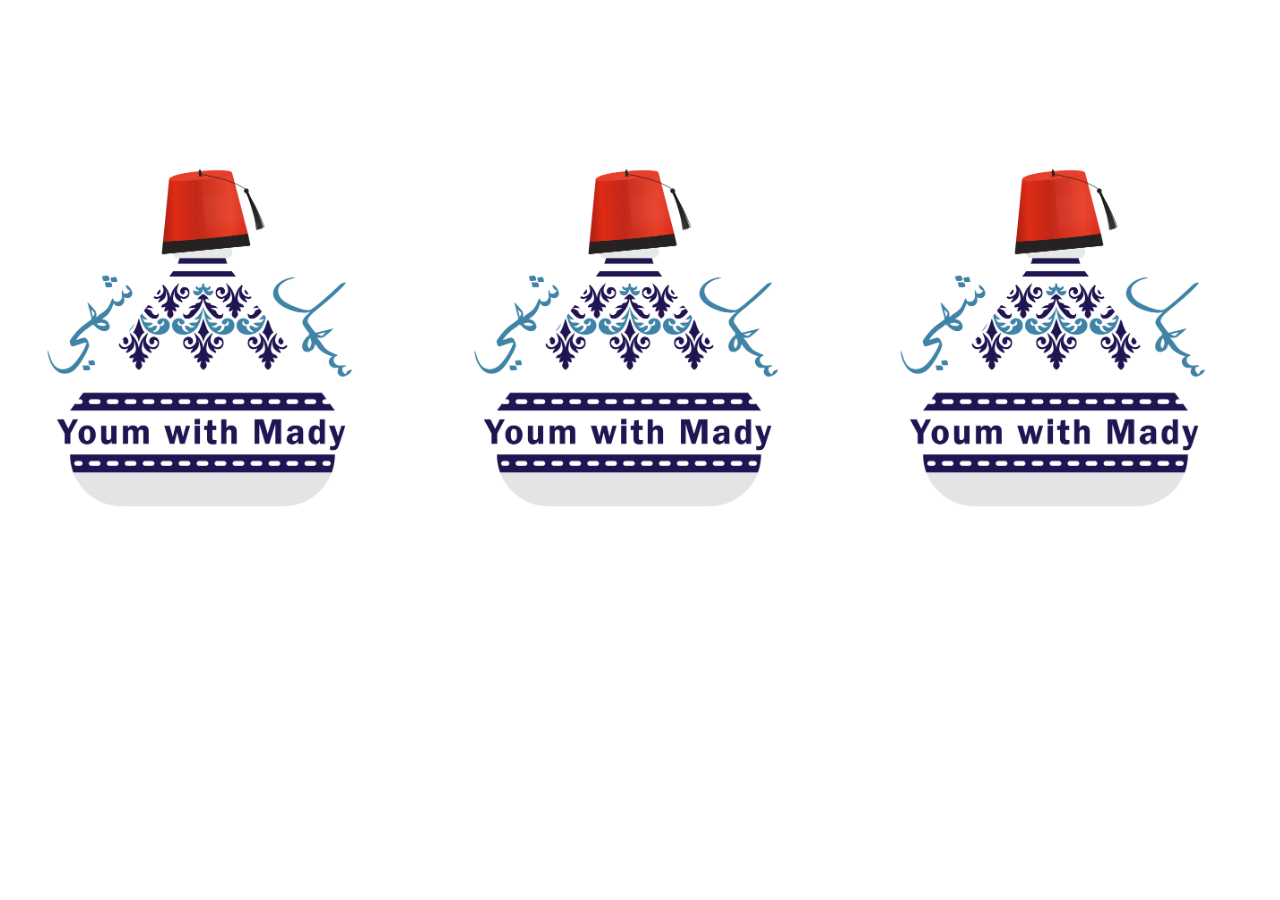
==== commit fb72071f: "Update index.html" ====
--- a/index.html
+++ b/index.html
@@ -59,7 +59,7 @@
     <div class="page">
       <!--Swiper-->
       <section
-        class="section swiper-container swiper-slider bg-primary swiper-container-horizontal"
+        class="section swiper-container swiper-slider bg-light swiper-container-horizontal"
         data-autoplay="3500"
         data-loop="false"
         data-simulate-touch="false"
@@ -94,11 +94,11 @@
           </div>
         </div>
       </section>
-      <footer class="section footer-classic">
+      <!--footer class="section footer-classic">
         <div class="container">
           <div class="row row-50 justify-content-between">
             <div class="col-xl-3 col-md-6">
-              <!--Brand--><a class="brand" href="index-2.html"
+              <a class="brand" href="index-2.html"
                 ><img
                   class="brand-logo-dark"
                   src="images/logo-default-269x100.png"
@@ -180,7 +180,7 @@
             </div>
           </div>
         </div>
-      </footer>
+      </footer-->
     </div>
     <div class="snackbars" id="form-output-global"></div>
     <script src="js/core.min.js"></script>
--- a/css/style.css
+++ b/css/style.css
@@ -28,7 +28,7 @@
     #White : #ffffff
     #black : rgba(0, 0, 0, 0.7);
     #balck light : #151515
-    #green : #97d9ff
+    #green : #001453
 # */
 
 @charset "UTF-8";
@@ -219,7 +219,7 @@
 h5 a:hover,
 h6 a:hover,
 [class^="heading-"] a:hover {
-  color: #97d9ff;
+  color: #001453;
 }
 
 h1,
@@ -371,11 +371,11 @@
 .mark {
   padding: 3px 5px;
   color: #ffffff;
-  background: #97d9ff;
+  background: #001453;
 }
 
 .big {
-  font-size: 18px;
+  font-size: 25px;
   line-height: 1.72222;
   font-weight: 500;
 }
@@ -397,7 +397,7 @@
 p [data-toggle="tooltip"] {
   padding-left: 0.25em;
   padding-right: 0.25em;
-  color: #97d9ff;
+  color: #001453;
 }
 
 p [style*="max-width"] {
@@ -417,12 +417,12 @@
 }
 
 ::selection {
-  background: #97d9ff;
+  background: #001453;
   color: #ffffff;
 }
 
 ::-moz-selection {
-  background: #97d9ff;
+  background: #001453;
   color: #ffffff;
 }
 
@@ -462,7 +462,7 @@
 }
 
 a:hover {
-  color: #97d9ff;
+  color: #001453;
 }
 
 a[href*="tel"],
@@ -471,11 +471,11 @@
 }
 
 .link-hover {
-  color: #97d9ff;
+  color: #001453;
 }
 
 .link-press {
-  color: #97d9ff;
+  color: #001453;
 }
 
 * + .privacy-link {
@@ -492,7 +492,7 @@
 }
 
 .link-border:hover {
-  color: #97d9ff;
+  color: #001453;
 }
 
 .link-social {
@@ -549,7 +549,7 @@
 }
 
 .block-center:hover .block-center-header {
-  background-color: #97d9ff;
+  background-color: #001453;
 }
 
 .block-center-title {
@@ -566,7 +566,7 @@
   }
 
   .block-center-header {
-    background-color: #97d9ff;
+    background-color: #001453;
   }
 }
 
@@ -580,7 +580,7 @@
 .box-minimal .box-minimal-icon {
   font-size: 50px;
   line-height: 50px;
-  color: #97d9ff;
+  color: #001453;
 }
 
 .box-minimal-divider {
@@ -588,7 +588,7 @@
   height: 4px;
   margin-left: auto;
   margin-right: auto;
-  background: #97d9ff;
+  background: #001453;
 }
 
 .box-minimal-text {
@@ -668,7 +668,7 @@
   display: inline-block;
   width: 80px;
   height: 2px;
-  background: #97d9ff;
+  background: #001453;
 }
 
 * + .box-counter-title {
@@ -721,7 +721,7 @@
 
 .box-round-wrap {
   position: relative;
-  max-width: 40vw;
+  max-width: 45vw;
 }
 
 @media (min-width: 992px) {
@@ -1165,7 +1165,7 @@
   top: 14px;
   height: 2px;
   width: 20px;
-  background-color: #97d9ff;
+  background-color: #001453;
 }
 
 .list-marked > li + li {
@@ -1318,7 +1318,7 @@
 
 .table-custom.table-custom-primary thead th {
   color: #ffffff;
-  background: #97d9ff;
+  background: #001453;
   border: 0;
 }
 
@@ -1394,7 +1394,7 @@
   display: inline-block;
   width: 60px;
   height: 2px;
-  background-color: #97d9ff;
+  background-color: #001453;
 }
 
 /*
@@ -1437,12 +1437,12 @@
 .button-default:active,
 .button-default.active {
   color: #ffffff;
-  background-color: #97d9ff;
-  border-color: #97d9ff;
+  background-color: #001453;
+  border-color: #001453;
 }
 
 .button-default.button-ujarak::before {
-  background: #97d9ff;
+  background: #001453;
 }
 
 .button-gray-100,
@@ -1467,8 +1467,8 @@
 .button-primary,
 .button-primary:focus {
   color: #ffffff;
-  background-color: #97d9ff;
-  border-color: #97d9ff;
+  background-color: #001453;
+  border-color: #001453;
 }
 
 .button-primary:hover,
@@ -1494,12 +1494,12 @@
 .button-default-outline:active,
 .button-default-outline.active {
   color: #ffffff;
-  background-color: #97d9ff;
-  border-color: #97d9ff;
+  background-color: #001453;
+  border-color: #001453;
 }
 
 .button-default-outline.button-ujarak::before {
-  background: #97d9ff;
+  background: #001453;
 }
 
 .button-ghost {
@@ -1509,7 +1509,7 @@
 
 .button-ghost:hover {
   color: #ffffff;
-  background: #97d9ff;
+  background: #001453;
 }
 
 .button-facebook,
@@ -1595,7 +1595,7 @@
   left: 0;
   width: 100%;
   height: 100%;
-  background: #97d9ff;
+  background: #001453;
   z-index: -1;
   opacity: 0;
   transform: scale3d(0.7, 1, 1);
@@ -1714,8 +1714,8 @@
 .btn-primary:active,
 .btn-primary:focus {
   color: #ffffff;
-  background: #97d9ff;
-  border-color: #97d9ff;
+  background: #001453;
+  border-color: #001453;
 }
 
 .btn-primary:hover {
@@ -1756,7 +1756,7 @@
 }
 
 .form-wrap.has-focus .form-input {
-  border-color: #97d9ff;
+  border-color: #001453;
 }
 
 .form-wrap + * {
@@ -2039,7 +2039,7 @@
 }
 
 .toggle-custom:checked ~ .checkbox-custom-dummy::after {
-  background: #97d9ff;
+  background: #001453;
   transform: translate(20px, -50%);
 }
 
@@ -2221,7 +2221,7 @@
   position: relative;
   border-radius: 60px 4px;
   transition: all 0.3s;
-  color: #000000;
+  color: white;
   margin: 0 auto;
 }
 
@@ -2255,7 +2255,7 @@
 
 .post-classic-title {
   letter-spacing: -0.02em;
-  color: #000000;
+  color: white;
 }
 
 .post-classic-text {
@@ -2271,7 +2271,7 @@
   display: block;
   width: 37px;
   height: 27px;
-  fill: #97d9ff;
+  fill: #001453;
   flex-shrink: 0;
 }
 
@@ -2430,7 +2430,7 @@
 .breadcrumbs-custom-path a,
 .breadcrumbs-custom-path a:active,
 .breadcrumbs-custom-path a:focus {
-  color: #97d9ff;
+  color: #001453;
 }
 
 .breadcrumbs-custom-path li {
@@ -2560,8 +2560,8 @@
 .page-link:focus,
 .page-link:active {
   color: #ffffff;
-  background-color: #97d9ff;
-  border-color: #97d9ff;
+  background-color: #001453;
+  border-color: #001453;
 }
 
 .page-item.active > .page-link,
@@ -2569,8 +2569,8 @@
 .page-item.active > .page-link:focus,
 .page-item.active > .page-link:active {
   color: #ffffff;
-  background-color: #97d9ff;
-  border-color: #97d9ff;
+  background-color: #001453;
+  border-color: #001453;
 }
 
 .page-item.disabled > .page-link,
@@ -2873,7 +2873,7 @@
 }
 
 .text-primary {
-  color: #97d9ff !important;
+  color: #001453 !important;
 }
 
 /*
@@ -3433,7 +3433,7 @@
 * Accent Backgrounds
 */
 .bg-primary {
-  background-color: #97d9ff;
+  background-color: #001453;
 }
 
 .bg-primary + .bg-primary {
@@ -3444,15 +3444,15 @@
 * Secondary Backgrounds
 */
 .bg-secondary-1 {
-  background-color: #fff8bd;
+  background-color: #001453;
 }
 
 .bg-secondary-2 {
-  background-color: #ecfcf9;
+  background-color: #001453;
 }
 
 .bg-secondary-3 {
-  background-color: #dff9d9;
+  background-color: #001453;
 }
 
 /*
@@ -3553,7 +3553,7 @@
 }
 
 p.rights a:hover {
-  color: #97d9ff;
+  color: #001453;
 }
 
 [style*="z-index: 1000;"] {
@@ -3777,7 +3777,7 @@
 .loader .ball {
   width: 80px;
   height: 80px;
-  background-color: #97d9ff;
+  background-color: #001453;
   border-radius: 100%;
 }
 
@@ -3882,7 +3882,7 @@
   font-size: 20px;
   line-height: 51px;
   color: #ffffff;
-  background: #97d9ff;
+  background: #001453;
   overflow: hidden;
   text-align: center;
   text-decoration: none;
@@ -3970,7 +3970,7 @@
 
 .rd-navbar {
   display: none;
-  background: #97d9ff;
+  background: #001453;
 }
 
 .rd-navbar-toggle {
@@ -4132,7 +4132,7 @@
 }
 
 .rd-navbar-search .rd-search-form-submit:hover {
-  color: #97d9ff;
+  color: #001453;
 }
 
 .rd-navbar-search-toggle {
@@ -4274,13 +4274,13 @@
 
 .rd-navbar-static .rd-nav-item.focus .rd-nav-link,
 .rd-navbar-static .rd-nav-item.opened .rd-nav-link {
-  color: #97d9ff;
+  color: #001453;
   background: transparent;
 }
 
 .rd-navbar-static .rd-nav-item.focus > .rd-navbar-submenu-toggle,
 .rd-navbar-static .rd-nav-item.opened > .rd-navbar-submenu-toggle {
-  color: #97d9ff;
+  color: #001453;
 }
 
 .rd-navbar-static .rd-nav-item.focus > .rd-navbar-submenu-toggle::before,
@@ -4307,7 +4307,7 @@
 }
 
 .rd-navbar-static .rd-nav-item > .rd-navbar-submenu-toggle:hover {
-  color: #97d9ff;
+  color: #001453;
 }
 
 .rd-navbar-static .rd-nav-item > .rd-navbar-submenu {
@@ -4390,7 +4390,7 @@
 
 .rd-navbar-static .rd-dropdown-item.focus .rd-dropdown-link,
 .rd-navbar-static .rd-dropdown-item.opened .rd-dropdown-link {
-  color: #97d9ff;
+  color: #001453;
 }
 
 .rd-navbar-static .rd-dropdown-link {
@@ -4398,7 +4398,7 @@
 }
 
 .rd-navbar-static .rd-dropdown-link:hover {
-  color: #97d9ff;
+  color: #001453;
 }
 
 .rd-navbar-static .rd-navbar-dropdown li > a,
@@ -4421,7 +4421,7 @@
 
 .rd-navbar-static .rd-navbar-dropdown li > a:hover,
 .rd-navbar-static .rd-megamenu-list li > a:hover {
-  color: #97d9ff;
+  color: #001453;
 }
 
 .rd-navbar-static .rd-navbar-dropdown li > a,
@@ -4441,7 +4441,7 @@
   font-family: "FontAwesome";
   font-size: inherit;
   line-height: inherit;
-  color: #97d9ff;
+  color: #001453;
   opacity: 0;
   visibility: hidden;
 }
@@ -4501,7 +4501,7 @@
 }
 
 .rd-navbar-static .rd-megamenu-list-link:hover {
-  color: #97d9ff;
+  color: #001453;
   background: transparent;
 }
 
@@ -4601,7 +4601,7 @@
 }
 
 .rd-navbar-static .rd-navbar-search-toggle:hover {
-  color: #97d9ff;
+  color: #001453;
 }
 
 .rd-navbar-static.rd-navbar--is-clone {
@@ -4620,7 +4620,7 @@
   top: 0;
   right: 0;
   z-index: 1080;
-  background: #97d9ff;
+  background: #001453;
 }
 
 .rd-navbar-static .rd-navbar--has-dropdown {
@@ -4697,7 +4697,7 @@
 }
 
 .rd-navbar-fixed .rd-navbar-nav-wrap::-webkit-scrollbar-track {
-  background: #97d9ff;
+  background: #001453;
   border: none;
   border-radius: 0;
 }
@@ -5023,12 +5023,12 @@
 .rd-navbar-fixed .rd-navbar-panel {
   color: rgba(255, 255, 255, 0.7);
   box-shadow: 0 0 15px rgba(0, 0, 0, 0.15);
-  background: #97d9ff;
+  background: #001453;
 }
 
 .rd-navbar-fixed .rd-navbar-nav-wrap {
   color: #ffffff;
-  background: #97d9ff;
+  background: #001453;
   box-shadow: 0 0 15px rgba(0, 0, 0, 0.15);
 }
 
@@ -5037,7 +5037,7 @@
 .rd-navbar-fixed .rd-nav-item.active .rd-nav-link,
 .rd-navbar-fixed .rd-nav-item.opened .rd-nav-link {
   color: #ffffff;
-  background: #97d9ff;
+  background: #001453;
 }
 
 .rd-navbar-fixed .rd-nav-item:hover > .rd-navbar-submenu-toggle,
@@ -5065,7 +5065,7 @@
 .rd-navbar-fixed .rd-navbar-dropdown > li.active > a,
 .rd-navbar-fixed .rd-navbar-dropdown > li.opened > a {
   color: #ffffff;
-  background: #97d9ff;
+  background: #001453;
 }
 
 .rd-navbar-fixed .rd-navbar-megamenu .rd-megamenu-title {
@@ -5083,7 +5083,7 @@
 }
 
 .rd-navbar-fixed .rd-navbar-megamenu .rd-megamenu-title a:hover {
-  color: #97d9ff;
+  color: #001453;
 }
 
 .rd-navbar-fixed .rd-navbar-submenu-toggle {
@@ -5095,7 +5095,7 @@
 }
 
 .rd-navbar-fixed .rd-navbar-search .rd-search-form-submit:hover {
-  color: #97d9ff;
+  color: #001453;
 }
 
 .rd-navbar-fixed .rd-navbar-search-toggle {
@@ -5103,11 +5103,11 @@
 }
 
 .rd-navbar-fixed .rd-navbar-search-toggle:hover {
-  color: #97d9ff;
+  color: #001453;
 }
 
 .rd-navbar-fixed .rd-navbar-collapse {
-  background-color: #97d9ff;
+  background-color: #001453;
   box-shadow: 0 0 22px -4px rgba(0, 0, 0, 0.17);
 }
 
@@ -5210,7 +5210,7 @@
 }
 
 .rd-navbar-sidebar .rd-nav-item.active .rd-nav-link {
-  color: #97d9ff;
+  color: #001453;
 }
 
 .rd-navbar-sidebar .rd-nav-item .rd-nav-link,
@@ -5237,7 +5237,7 @@
 }
 
 .rd-navbar-sidebar .rd-nav-link:hover {
-  color: #97d9ff;
+  color: #001453;
 }
 
 .rd-navbar-sidebar
@@ -5326,7 +5326,7 @@
   .rd-nav-item
   .rd-navbar--has-dropdown
   > .rd-navbar-submenu-toggle:hover {
-  color: #97d9ff;
+  color: #001453;
 }
 
 .rd-navbar-sidebar .rd-nav-item > .rd-navbar-submenu-toggle::after,
@@ -5385,7 +5385,7 @@
 
 .rd-navbar-sidebar .rd-navbar-dropdown li > a:hover,
 .rd-navbar-sidebar .rd-megamenu-list li > a:hover {
-  color: #97d9ff;
+  color: #001453;
 }
 
 .rd-navbar-sidebar .rd-navbar-dropdown li > a,
@@ -5405,7 +5405,7 @@
   font-family: "FontAwesome";
   font-size: inherit;
   line-height: inherit;
-  color: #97d9ff;
+  color: #001453;
   opacity: 0;
   visibility: hidden;
 }
@@ -5479,7 +5479,7 @@
   .rd-navbar-dropdown
   .rd-navbar--has-dropdown.opened
   > .rd-navbar-submenu-toggle {
-  color: #97d9ff;
+  color: #001453;
 }
 
 .rd-navbar-sidebar
@@ -5613,7 +5613,7 @@
 
 .rd-navbar-classic.rd-navbar-static.rd-navbar--is-stuck,
 .rd-navbar-classic.rd-navbar-static.rd-navbar--is-clone {
-  border-bottom-color: #c4c4c4;
+  border-bottom-colors: #c4c4c4;
 }
 
 .rd-navbar-classic.rd-navbar-static.rd-navbar--is-stuck .rd-navbar-aside-outer,
@@ -5692,6 +5692,12 @@
   min-height: inherit;
   transition-property: transform;
   box-sizing: content-box;
+}
+
+@media (min-width: 700px) {
+  .swiper-wrapper {
+    top: -100px;
+  }
 }
 
 .swiper-container {
@@ -5810,7 +5816,7 @@
 
 .swiper-button-prev:hover,
 .swiper-button-next:hover {
-  color: #97d9ff;
+  color: #001453;
 }
 
 @media (min-width: 768px) {
@@ -6104,7 +6110,7 @@
 }
 
 .rd-search-results-live .search-link:hover {
-  color: #97d9ff;
+  color: #001453;
 }
 
 .rd-search-results-live .search-error {
@@ -6122,7 +6128,7 @@
 }
 
 .rd-search-results-live .search-title a:hover {
-  color: #97d9ff;
+  color: #001453;
 }
 
 .rd-search-results-live .search-list-item-all {
@@ -6144,7 +6150,7 @@
   text-transform: uppercase;
   text-align: center;
   color: #ffffff;
-  background: #97d9ff;
+  background: #001453;
 }
 
 .rd-search-results-live .search-submit:hover {
@@ -6232,7 +6238,7 @@
 .rd-search-results .search {
   color: #ffffff;
   padding: 0 0.25em;
-  background: #97d9ff;
+  background: #001453;
 }
 
 .rd-search-results .match {
@@ -6339,7 +6345,7 @@
 }
 
 .rd-search-classic .rd-search-submit:hover {
-  color: #97d9ff;
+  color: #001453;
 }
 
 .rd-search.rd-search-inline {
@@ -6368,7 +6374,7 @@
 }
 
 .rd-search.rd-search-inline .button-link:hover {
-  color: #97d9ff;
+  color: #001453;
 }
 
 .rd-search.rd-search-inline.form-sm .form-input {
@@ -6522,8 +6528,8 @@
   .tabs-line .nav-link:hover,
   .tabs-line .nav-link.active {
     color: #ffffff;
-    background: #97d9ff;
-    border-color: #97d9ff;
+    background: #001453;
+    border-color: #001453;
   }
 }
 
@@ -6556,8 +6562,8 @@
 .tabs-corporate .nav-link:hover,
 .tabs-corporate .nav-link.active {
   color: #ffffff;
-  background: #97d9ff;
-  border-color: #97d9ff;
+  background: #001453;
+  border-color: #001453;
 }
 
 .tabs-corporate .tab-content {
@@ -6616,13 +6622,13 @@
     transform: scale3d(0.7, 1, 1);
     transition: transform 0.4s, opacity 0.4s;
     transition-timing-function: cubic-bezier(0.2, 1, 0.3, 1);
-    background: #97d9ff;
+    background: #001453;
   }
 
   .tabs-horizontal.tabs-corporate .nav-link.active,
   .tabs-horizontal.tabs-corporate .nav-link:hover {
     color: #ffffff;
-    border-color: #97d9ff;
+    border-color: #001453;
     background-color: transparent;
   }
 
@@ -6660,7 +6666,7 @@
     left: 0;
     height: 4px;
     width: 0;
-    background: #97d9ff;
+    background: #001453;
     transition: 0.22s ease;
   }
 
@@ -6849,7 +6855,7 @@
   right: -1px;
   z-index: 2;
   width: 70px;
-  background: #97d9ff;
+  background: #001453;
   border-radius: 0 6px 0 0;
   transition: 0.33s all ease;
 }
@@ -6910,11 +6916,11 @@
 }
 
 .tooltip.bs-tooltip-top .arrow::before {
-  border-top-color: #97d9ff;
+  border-top-color: #001453;
 }
 
 .tooltip.bs-tooltip-bottom .arrow::before {
-  border-bottom-color: #97d9ff;
+  border-bottom-color: #001453;
 }
 
 /*
@@ -6953,7 +6959,7 @@
 .progress-linear .progress-bar-linear {
   width: 0;
   height: inherit;
-  background: #97d9ff;
+  background: #001453;
   transition: 1s all ease-in-out;
 }
 
@@ -7246,7 +7252,7 @@
   line-height: 1;
   cursor: pointer;
   pointer-events: auto;
-  background: #97d9ff;
+  background: #001453;
   color: #151515;
 }
 
@@ -7262,7 +7268,7 @@
 .owl-carousel .owl-next:hover {
   text-decoration: none;
   background: #151515;
-  color: #97d9ff;
+  color: #001453;
 }
 
 .owl-carousel .owl-prev.disabled,
@@ -7309,7 +7315,7 @@
 
 .owl-carousel .owl-dot.active span,
 .owl-carousel .owl-dot:hover span {
-  background: #97d9ff;
+  background: #001453;
 }
 
 .owl-carousel-classic {
@@ -7388,7 +7394,7 @@
   width: 30px;
   height: 30px;
   border-radius: 10em;
-  background-color: #97d9ff;
+  background-color: #001453;
   animation-iteration-count: infinite;
 }
 
@@ -7954,7 +7960,7 @@
 
 .lg-outer .lg-thumb-item.active,
 .lg-outer .lg-thumb-item:hover {
-  border-color: #97d9ff;
+  border-color: #001453;
 }
 
 .lg-outer .lg-thumb-item img {
@@ -8115,7 +8121,7 @@
 }
 
 .lg-progress-bar .lg-progress {
-  background-color: #97d9ff;
+  background-color: #001453;
   height: 5px;
   width: 0;
 }
@@ -10352,7 +10358,7 @@
   padding: 5px;
   cursor: default;
   font-size: 15px;
-  background-color: #97d9ff;
+  background-color: #001453;
   color: #ffffff;
 }
 
@@ -10435,7 +10441,7 @@
 }
 
 .select2-container--default .select2-results__option[aria-selected="true"] {
-  background-color: #97d9ff;
+  background-color: #001453;
   color: #ffffff;
 }
 
@@ -10681,7 +10687,7 @@
 
 .layout-panel .isotope-filters ul li a.active,
 .layout-panel .isotope-filters ul li a:hover {
-  color: #97d9ff;
+  color: #001453;
 }
 
 .layout-panel .isotope-filters ul li a.active:after {
@@ -10745,7 +10751,7 @@
 }
 
 .thumbnail-small:hover {
-  background: #97d9ff;
+  background: #001453;
   color: #ffffff;
 }
 
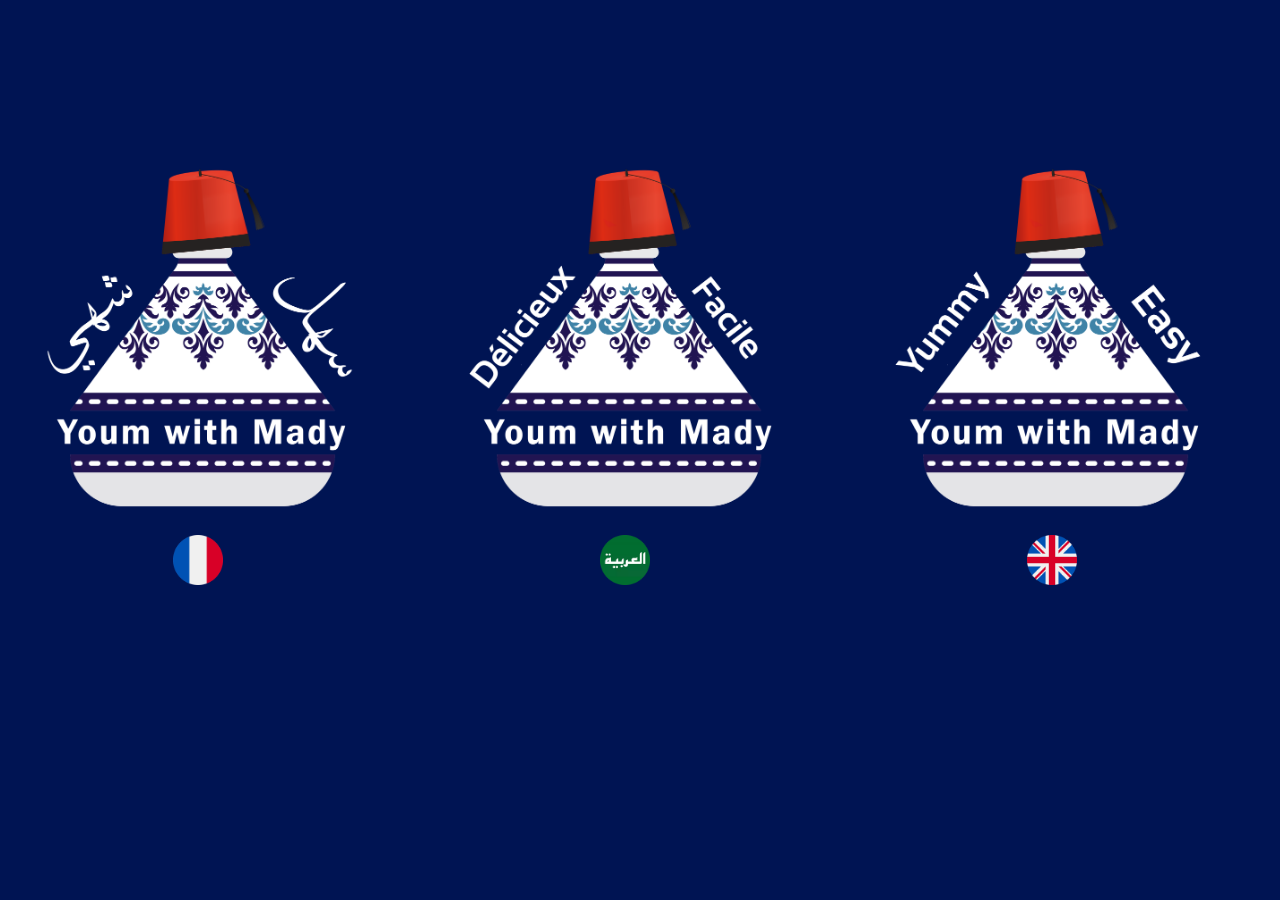
==== commit 531e9e79: "updates" ====
--- a/index.html
+++ b/index.html
@@ -34,6 +34,10 @@
       html.lt-ie-10 .ie-panel {
         display: block;
       }
+
+      body {
+    background: #001453;
+  }
     </style>
   </head>
   <body>
@@ -71,25 +75,38 @@
           id="menu-container"
           style="width: 100%; margin-top: 10vh"
         >
-          <div class="col-md-4">
+          <div class="col-md-4" style="text-align: center;">
             <a href="fr/index.html"
               ><img id="move" src="images/2.png" /><img
                 style="margin-top: 50px"
                 src="images/1.png"
+            />
+          <img
+                style="    width: 50px;
+"
+                src="images/fr.png"
             /></a>
           </div>
-          <div class="col-md-4">
+          <div class="col-md-4" style="text-align: center;">
             <a href="#"
-              ><img id="move" src="images/2.png" /><img
+              ><img id="move" src="images/3.png" /><img
                 style="margin-top: 50px"
                 src="images/1.png"
+            /><img
+                style="    width: 50px;
+"
+                src="images/ar.png"
             /></a>
           </div>
-          <div class="col-md-4">
+          <div class="col-md-4" style="text-align: center;">
             <a href="#"
-              ><img id="move" src="images/2.png" /><img
+              ><img id="move" src="images/4.png" /><img
                 style="margin-top: 50px"
                 src="images/1.png"
+            /><img
+                style="    width: 50px;
+"
+                src="images/en.png"
             /></a>
           </div>
         </div>
--- a/css/style.css
+++ b/css/style.css
@@ -10803,3 +10803,26 @@
     opacity: 0;
   }
 }
+
+
+@media (max-width: 992px) {
+  .rd-navbar-fixed .rd-navbar-brand img {
+    width: auto !important;}
+
+    .col-lg-5{
+      width: auto !important;
+    max-width: 86vw;
+    margin-left: 0px;
+    }
+    .big {
+    font-size: 18px;
+  }
+  .swiper-slide-caption .container {
+    padding-right: 0;
+    padding-left: 0;
+    }
+    .row {
+    width: 250px !important;
+    margin: 0 auto !important;
+}
+
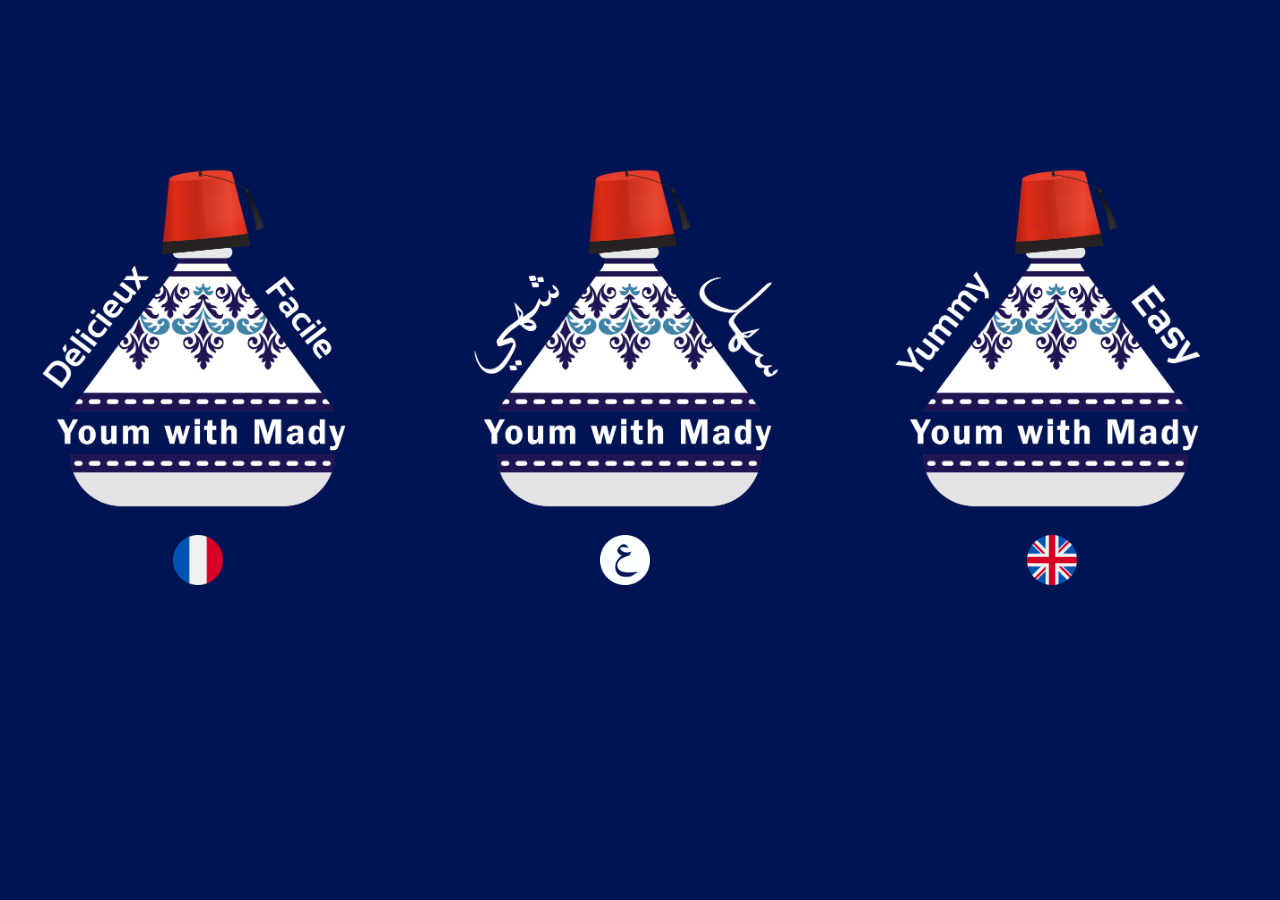
==== commit 6209bac4: "UPDATE" ====
--- a/index.html
+++ b/index.html
@@ -77,7 +77,7 @@
         >
           <div class="col-md-4" style="text-align: center;">
             <a href="fr/index.html"
-              ><img id="move" src="images/2.png" /><img
+              ><img id="move" src="images/3.png" /><img
                 style="margin-top: 50px"
                 src="images/1.png"
             />
@@ -89,7 +89,7 @@
           </div>
           <div class="col-md-4" style="text-align: center;">
             <a href="#"
-              ><img id="move" src="images/3.png" /><img
+              ><img id="move" src="images/2.png" /><img
                 style="margin-top: 50px"
                 src="images/1.png"
             /><img
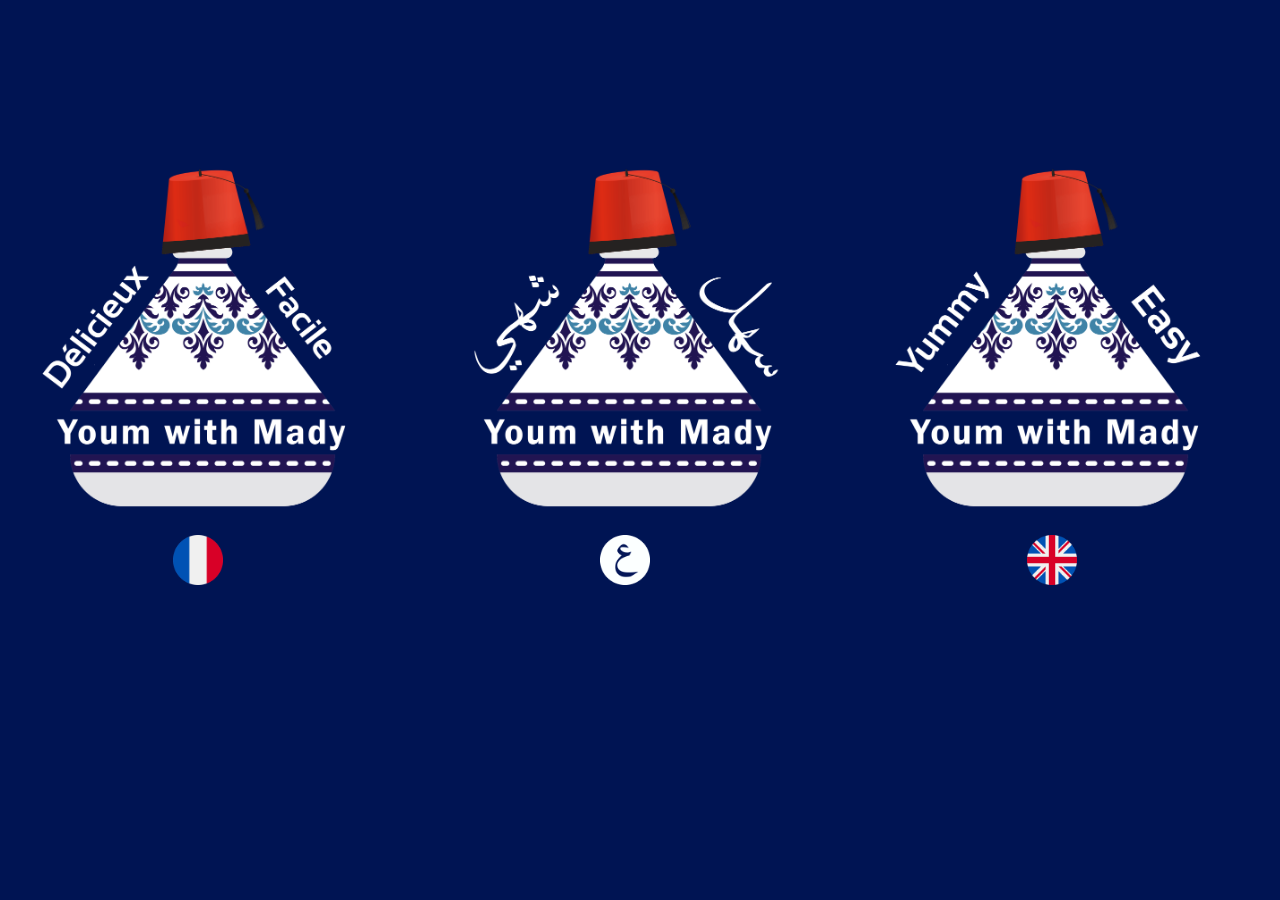
==== commit 49c0245b: "a" ====
--- a/index.html
+++ b/index.html
@@ -3,6 +3,11 @@
   <!-- Mirrored from netsharp.biz/1/index.html by HTTrack Website Copier/3.x [XR&CO'2014], Fri, 25 Sep 2020 20:56:17 GMT -->
   <head>
     <title>Home</title>
+    <meta
+      name="Description"
+      content="Passionnée par le monde culinaire et la cuisine saine. Mes recettes sont faciles, rapides et servies
+dans des plats délicieux."
+    />
     <meta charset="utf-8" />
     <meta
       name="viewport"
@@ -88,7 +93,7 @@
             /></a>
           </div>
           <div class="col-md-4" style="text-align: center;">
-            <a href="#"
+            <a href="ar/index.html"
               ><img id="move" src="images/2.png" /><img
                 style="margin-top: 50px"
                 src="images/1.png"
@@ -99,7 +104,7 @@
             /></a>
           </div>
           <div class="col-md-4" style="text-align: center;">
-            <a href="#"
+            <a href="en/index.html"
               ><img id="move" src="images/4.png" /><img
                 style="margin-top: 50px"
                 src="images/1.png"
--- a/css/style.css
+++ b/css/style.css
@@ -10805,6 +10805,34 @@
 }
 
 
+.mtooltip {
+  position: relative;
+  display: inline-block;
+  border-bottom: 1px dotted black;
+}
+
+.mtooltip .mtooltiptext {
+  font-size: 17px;
+  visibility: hidden;
+  width: 120px;
+  background-color: black;
+  color: #fff;
+  text-align: center;
+  border-radius: 6px;
+  padding: 5px 0;
+  
+  /* Position the tooltip */
+  position: absolute;
+  z-index: 1;
+  bottom: 100%;
+  left: 50%;
+  margin-left: -60px;
+}
+
+.mtooltip:hover .mtooltiptext {
+  visibility: visible;
+}
+
 @media (max-width: 992px) {
   .rd-navbar-fixed .rd-navbar-brand img {
     width: auto !important;}
@@ -10823,6 +10851,13 @@
     }
     .row {
     width: 250px !important;
-    margin: 0 auto !important;
-}
-
+    margin: 0 auto !important;}
+    .box-custom-2 img {
+    max-width: 100%;
+  }
+  iframe{
+    max-width: 100%;
+    height: auto;
+  }
+}
+
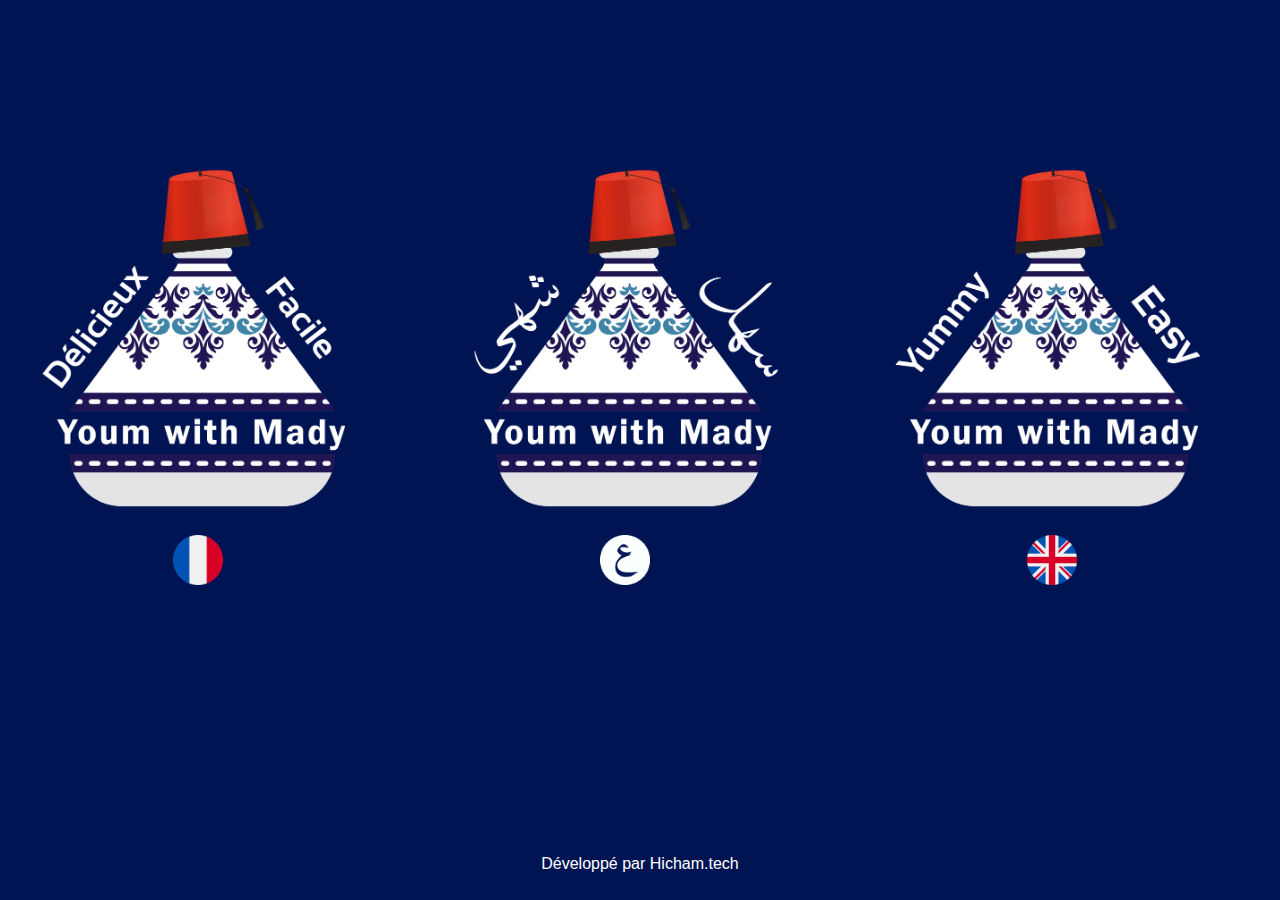
==== commit 6aecf0e8: "u" ====
--- a/index.html
+++ b/index.html
@@ -65,7 +65,7 @@
     <!-- Panel Thumbnail-->
     <!-- Template panel-->
 
-    <div class="page">
+    <div class="page" style="opacity: 1;">
       <!--Swiper-->
       <section
         class="section swiper-container swiper-slider bg-light swiper-container-horizontal"
@@ -203,6 +203,10 @@
           </div>
         </div>
       </footer-->
+      <div class="text-center" style="padding-bottom: 10px;">
+              <span style="color:white;">  Développé par</span><a style="color:white;" href="https://hicham.tech"> Hicham.tech</a>
+              
+            </div>
     </div>
     <div class="snackbars" id="form-output-global"></div>
     <script src="js/core.min.js"></script>
